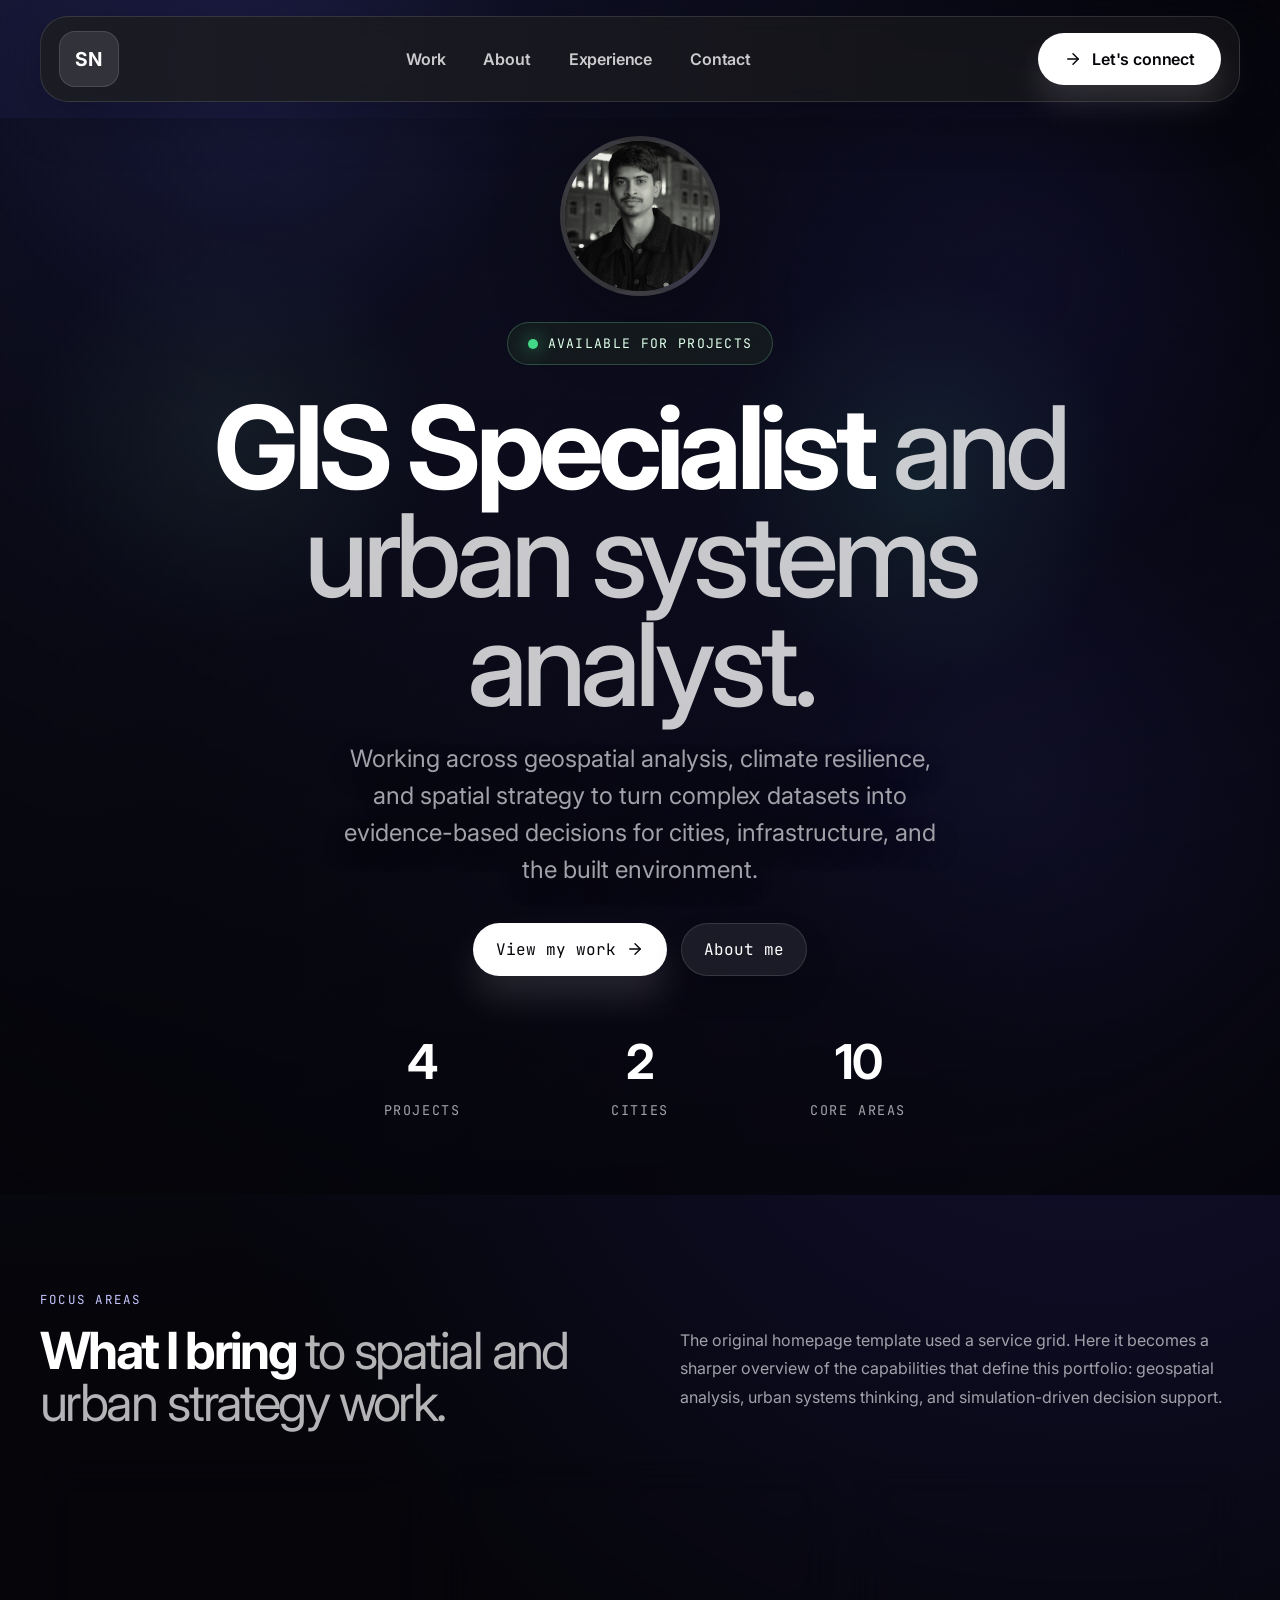
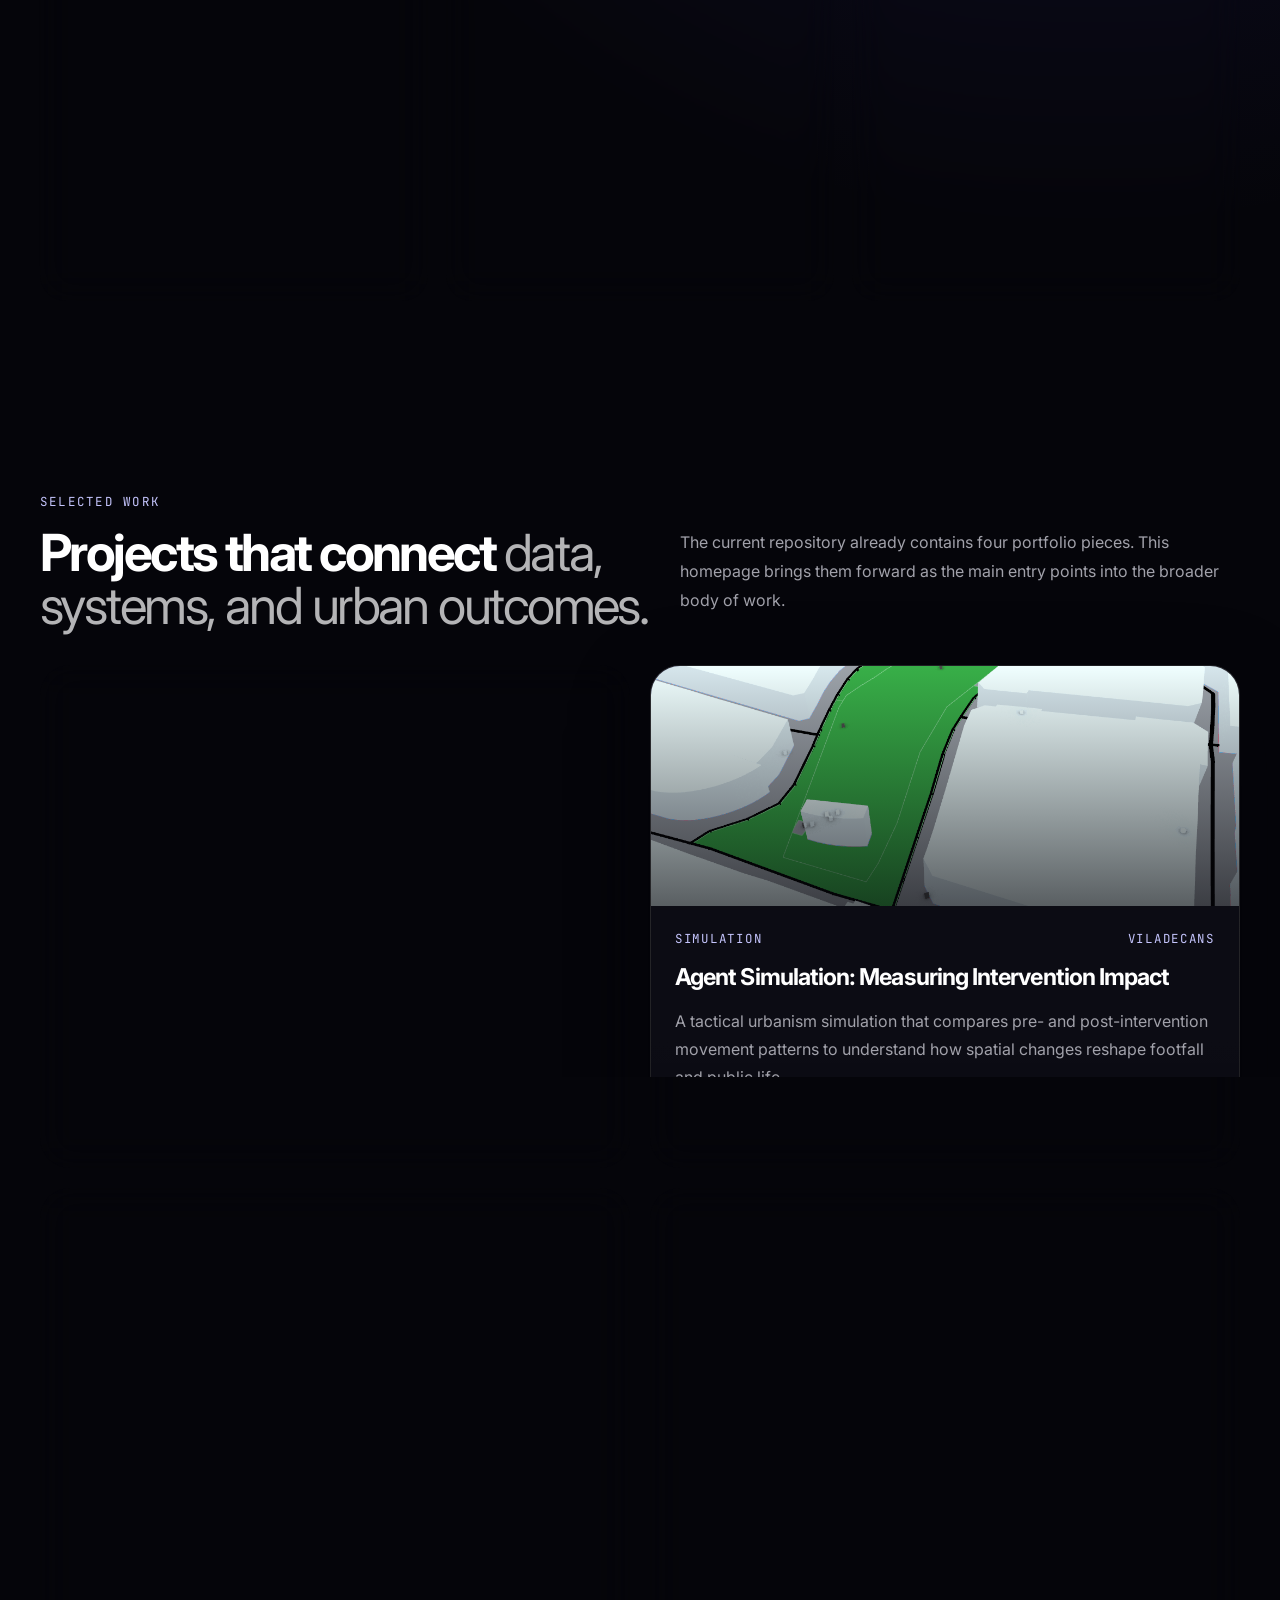
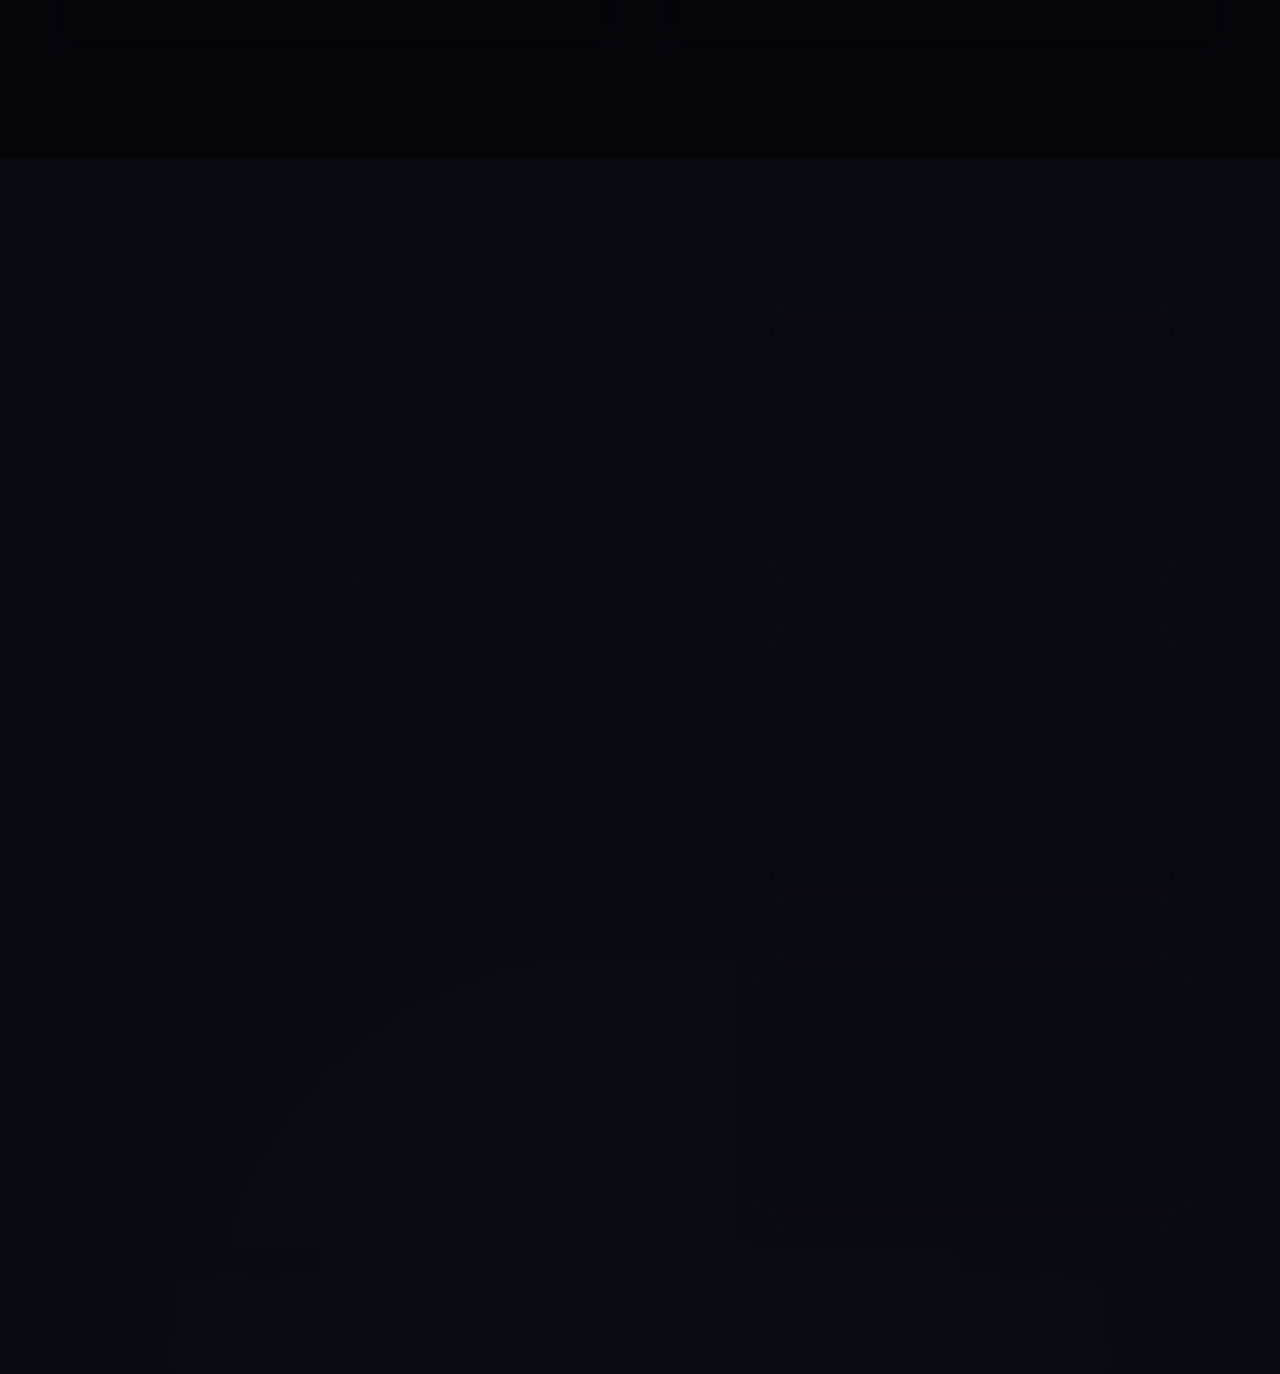
==== index.html @ 76f472f5 "General repo updates: add new pages, assets and clean up old posts - Add about.html, index.html (por" ====
<!doctype html>
<html lang="en">
<head>
  <meta charset="utf-8" />
  <meta name="viewport" content="width=device-width, initial-scale=1" />
  <title>Siddharth Nambiar | GIS Specialist and Urban Systems Analyst</title>
  <meta
    name="description"
    content="Portfolio homepage for Siddharth Nambiar featuring geospatial analysis, urban systems strategy, climate resilience work, and selected projects."
  />
  <link rel="preconnect" href="https://fonts.googleapis.com" />
  <link rel="preconnect" href="https://fonts.gstatic.com" crossorigin />
  <link
    href="https://fonts.googleapis.com/css2?family=Inter:wght@400;500;600;700;800&family=JetBrains+Mono:wght@500;600&family=Playfair+Display:wght@400;500;600&display=swap"
    rel="stylesheet"
  />
  <style>
    :root {
      --bg: #05050a;
      --surface: #18181b;
      --surface-strong: #10101a;
      --surface-soft: rgba(24, 24, 27, 0.72);
      --primary: #6366f1;
      --accent: #4f46e5;
      --text: #ffffff;
      --text-muted: #a1a1aa;
      --border: #27272a;
      --shadow: 0 24px 80px rgba(5, 5, 10, 0.42);
      --max-w: 1200px;
      --radius-xl: 28px;
      --radius-lg: 20px;
      --radius-md: 14px;
      --nav-height: 88px;
      --transition: 320ms cubic-bezier(0.22, 1, 0.36, 1);
    }

    * {
      box-sizing: border-box;
    }

    html {
      scroll-behavior: smooth;
    }

    body {
      margin: 0;
      min-height: 100vh;
      font-family: "Inter", system-ui, sans-serif;
      background:
        radial-gradient(circle at top left, rgba(99, 102, 241, 0.18), transparent 28%),
        radial-gradient(circle at 85% 20%, rgba(79, 70, 229, 0.18), transparent 24%),
        radial-gradient(circle at 50% 100%, rgba(99, 102, 241, 0.12), transparent 26%),
        var(--bg);
      color: var(--text);
      overflow-x: hidden;
    }

    img {
      display: block;
      max-width: 100%;
    }

    a {
      color: inherit;
      text-decoration: none;
    }

    button {
      font: inherit;
    }

    .sr-only {
      position: absolute;
      width: 1px;
      height: 1px;
      padding: 0;
      margin: -1px;
      overflow: hidden;
      clip: rect(0, 0, 0, 0);
      white-space: nowrap;
      border: 0;
    }

    .page-glow {
      pointer-events: none;
      position: fixed;
      inset: 0;
      background:
        radial-gradient(circle at 20% 10%, rgba(99, 102, 241, 0.12), transparent 22%),
        radial-gradient(circle at 80% 32%, rgba(79, 70, 229, 0.1), transparent 24%);
      z-index: -1;
    }

    .container {
      width: min(calc(100% - 32px), var(--max-w));
      margin: 0 auto;
    }

    .site-header {
      position: sticky;
      top: 0;
      z-index: 40;
      padding: 16px 0;
      backdrop-filter: blur(18px);
    }

    .nav-shell {
      display: flex;
      align-items: center;
      justify-content: space-between;
      gap: 28px;
      min-height: 76px;
      padding: 14px 18px;
      border: 1px solid rgba(255, 255, 255, 0.12);
      border-radius: 28px;
      background: linear-gradient(90deg, rgba(28, 28, 34, 0.9), rgba(20, 20, 24, 0.78));
      box-shadow: 0 18px 48px rgba(5, 5, 10, 0.26);
    }

    .brand {
      display: inline-flex;
      align-items: center;
      gap: 0;
      min-width: 0;
    }

    .brand-badge {
      display: inline-flex;
      align-items: center;
      justify-content: center;
      width: 60px;
      height: 56px;
      border-radius: 16px;
      border: 1px solid rgba(255, 255, 255, 0.12);
      background: rgba(255, 255, 255, 0.1);
      font-weight: 700;
      font-size: 1.2rem;
      letter-spacing: 0.02em;
    }

    .brand-copy strong,
    .nav-links a,
    .eyebrow,
    .meta-label,
    .project-tag,
    .pill,
    .mini-card span,
    .footer-meta,
    .button,
    .hero-stat-label {
      font-family: "JetBrains Mono", monospace;
    }

    .brand-copy {
      display: none;
    }

    .brand-copy strong {
      font-size: 0.82rem;
      text-transform: uppercase;
      letter-spacing: 0.12em;
    }

    .brand-copy span {
      color: var(--text-muted);
      font-size: 0.9rem;
    }

    .nav-links {
      display: flex;
      align-items: center;
      gap: 38px;
      margin-left: auto;
      margin-right: auto;
    }

    .nav-links a {
      color: rgba(255, 255, 255, 0.78);
      font-family: "Inter", system-ui, sans-serif;
      font-size: 1rem;
      font-weight: 600;
      letter-spacing: -0.01em;
      transition: color var(--transition), transform var(--transition);
    }

    .nav-links a:hover,
    .nav-links a:focus-visible {
      color: var(--text);
      transform: translateY(-1px);
    }

    .nav-cta {
      display: inline-flex;
      align-items: center;
      gap: 10px;
      padding: 16px 26px;
      border-radius: 999px;
      background: #ffffff;
      color: var(--bg);
      font-size: 1rem;
      font-weight: 600;
      letter-spacing: -0.01em;
      transition: transform var(--transition), box-shadow var(--transition), filter var(--transition), background var(--transition);
      box-shadow: 0 18px 30px rgba(255, 255, 255, 0.12);
    }

    .nav-cta:hover,
    .nav-cta:focus-visible,
    .button:hover,
    .button:focus-visible {
      transform: translateY(-2px);
      filter: brightness(1.05);
    }

    .menu-button {
      display: none;
      align-items: center;
      justify-content: center;
      width: 46px;
      height: 46px;
      border: 1px solid rgba(255, 255, 255, 0.12);
      border-radius: 14px;
      background: rgba(255, 255, 255, 0.04);
      color: var(--text);
    }

    .mobile-menu {
      display: none;
      margin-top: 12px;
      padding: 18px;
      border: 1px solid rgba(255, 255, 255, 0.08);
      border-radius: 20px;
      background: rgba(10, 10, 18, 0.94);
      backdrop-filter: blur(18px);
    }

    .mobile-menu.is-open {
      display: grid;
      gap: 14px;
    }

    .mobile-menu a {
      padding: 12px 14px;
      border-radius: 14px;
      color: var(--text-muted);
      background: rgba(255, 255, 255, 0.03);
      transition: background var(--transition), color var(--transition);
    }

    .mobile-menu a:hover,
    .mobile-menu a:focus-visible {
      color: var(--text);
      background: rgba(255, 255, 255, 0.08);
    }

    .section {
      padding: 96px 0;
    }

    .hero {
      position: relative;
      overflow: hidden;
      isolation: isolate;
      padding-top: 18px;
      padding-bottom: 76px;
    }

    .hero-effects {
      position: absolute;
      inset: 0;
      pointer-events: none;
      z-index: 0;
      overflow: hidden;
    }

    .hero-effects-webgl {
      position: absolute;
      inset: -6% -4% -8%;
      opacity: 0.94;
    }

    .hero-effects-webgl canvas {
      display: block;
      width: 100%;
      height: 100%;
    }

    .hero-effects::before,
    .hero-effects::after {
      content: "";
      position: absolute;
      inset: 0;
    }

    .hero-effects::before {
      background:
        radial-gradient(circle at 18% 30%, rgba(138, 255, 200, 0.08), transparent 16%),
        radial-gradient(circle at 72% 34%, rgba(95, 255, 204, 0.1), transparent 18%),
        radial-gradient(circle at 80% 62%, rgba(99, 102, 241, 0.08), transparent 22%),
        linear-gradient(180deg, rgba(5, 5, 10, 0.12), rgba(5, 5, 10, 0.42));
      z-index: 1;
    }

    .hero-effects::after {
      background:
        radial-gradient(circle at 50% 32%, transparent 0, transparent 44%, rgba(5, 5, 10, 0.22) 80%, rgba(5, 5, 10, 0.68) 100%),
        linear-gradient(180deg, rgba(5, 5, 10, 0.04), rgba(5, 5, 10, 0.16) 30%, rgba(5, 5, 10, 0.4) 100%);
      z-index: 2;
    }

    .hero-grid {
      display: block;
      max-width: 1040px;
      position: relative;
      z-index: 3;
    }

    .eyebrow {
      display: inline-flex;
      align-items: center;
      gap: 10px;
      margin-bottom: 28px;
      padding: 12px 20px;
      border-radius: 999px;
      border: 1px solid rgba(139, 255, 191, 0.22);
      background: rgba(28, 40, 33, 0.5);
      color: #dfffea;
      font-size: 0.82rem;
      text-transform: uppercase;
      letter-spacing: 0.1em;
    }

    .eyebrow::before {
      content: "";
      width: 10px;
      height: 10px;
      border-radius: 50%;
      background: #43d887;
      box-shadow: 0 0 18px rgba(67, 216, 135, 0.9);
    }

    .hero h1,
    .section-title,
    .footer-title,
    .visual-heading {
      margin: 0;
      font-family: "Inter", system-ui, sans-serif;
      letter-spacing: -0.05em;
    }

    .hero h1 {
      max-width: none;
      font-size: clamp(4rem, 9vw, 7.2rem);
      line-height: 0.94;
      text-align: center;
    }

    .hero h1 .muted {
      color: rgba(255, 255, 255, 0.78);
      font-weight: 500;
    }

    .hero-copy {
      position: relative;
      display: flex;
      flex-direction: column;
      align-items: center;
      text-align: center;
      max-width: 920px;
      margin: 0 auto;
    }

    .hero-portrait-wrap {
      margin-bottom: 26px;
    }

    .hero-portrait {
      display: grid;
      place-items: center;
      width: 160px;
      height: 160px;
      margin: 0 auto;
      border-radius: 50%;
      border: 5px solid rgba(255, 255, 255, 0.18);
      background:
        radial-gradient(circle at 35% 35%, rgba(99, 102, 241, 0.4), transparent 34%),
        radial-gradient(circle at 70% 72%, rgba(79, 70, 229, 0.38), transparent 32%),
        linear-gradient(160deg, rgba(20, 20, 26, 0.95), rgba(6, 6, 10, 1));
      box-shadow: 0 28px 70px rgba(5, 5, 10, 0.42);
    }

    .hero-portrait img {
      width: 100%;
      height: 100%;
      border-radius: 50%;
      object-fit: cover;
      object-position: center 18%;
    }

    .hero-copy p,
    .about-copy p,
    .card-copy p,
    .timeline-body,
    .footer-copy {
      color: var(--text-muted);
      font-size: 1.04rem;
      line-height: 1.8;
    }

    .hero-copy .lede {
      max-width: 40ch;
      margin: 22px auto 34px;
      font-family: "Inter", system-ui, sans-serif;
      font-size: clamp(1.2rem, 2vw, 1.5rem);
      line-height: 1.55;
      text-shadow: 0 10px 26px rgba(5, 5, 10, 0.45);
    }

    .button-row {
      display: flex;
      flex-wrap: wrap;
      justify-content: center;
      gap: 14px;
      margin-bottom: 56px;
    }

    .button {
      display: inline-flex;
      align-items: center;
      justify-content: center;
      gap: 10px;
      padding: 15px 22px;
      border-radius: 999px;
      border: 1px solid transparent;
      transition: transform var(--transition), background var(--transition), border-color var(--transition), box-shadow var(--transition);
      box-shadow: 0 16px 30px rgba(5, 5, 10, 0.2);
    }

    .button-primary {
      background: linear-gradient(135deg, var(--primary), var(--accent));
      color: var(--text);
    }

    .button-secondary {
      border-color: rgba(255, 255, 255, 0.12);
      background: rgba(255, 255, 255, 0.06);
      color: var(--text);
      backdrop-filter: blur(18px);
    }

    .hero .button-primary {
      background: #ffffff;
      color: var(--bg);
      box-shadow: 0 22px 36px rgba(255, 255, 255, 0.12);
    }

    .hero .button-secondary {
      border-color: rgba(255, 255, 255, 0.12);
      background: rgba(255, 255, 255, 0.08);
    }

    .hero-stats {
      display: grid;
      grid-template-columns: repeat(3, minmax(0, 1fr));
      gap: 34px;
      width: min(100%, 620px);
    }

    .hero-stat,
    .focus-card,
    .project-card,
    .about-shell,
    .mini-card,
    .timeline-card,
    .footer-shell,
    .contact-card {
      position: relative;
      overflow: hidden;
      border: 1px solid rgba(255, 255, 255, 0.08);
      background: linear-gradient(180deg, rgba(255, 255, 255, 0.08), rgba(255, 255, 255, 0.03));
      backdrop-filter: blur(18px);
      box-shadow: var(--shadow);
    }

    .hero-stat {
      padding: 0;
      border: 0;
      background: transparent;
      box-shadow: none;
      backdrop-filter: none;
      border-radius: 0;
      transition: transform var(--transition);
    }

    .hero-stat:hover,
    .focus-card:hover,
    .project-card:hover,
    .mini-card:hover,
    .timeline-card:hover,
    .contact-card:hover {
      transform: translateY(-6px);
    }

    .hero-stat strong {
      display: block;
      margin-bottom: 10px;
      font-size: clamp(2.3rem, 4vw, 3rem);
      letter-spacing: -0.04em;
    }

    .hero-stat-label {
      color: var(--text-muted);
      font-size: 0.84rem;
      letter-spacing: 0.12em;
      text-transform: uppercase;
    }

    .hero h1,
    .hero .eyebrow,
    .hero .button-row,
    .hero .hero-stats,
    .hero .hero-portrait-wrap {
      position: relative;
      z-index: 3;
    }

    .hero-visual {
      position: relative;
      min-height: 680px;
    }

    .visual-card {
      position: absolute;
      inset: 0;
      display: grid;
      grid-template-rows: auto 1fr auto;
      gap: 22px;
      padding: 28px;
      border-radius: 34px;
      border: 1px solid rgba(255, 255, 255, 0.1);
      background:
        linear-gradient(160deg, rgba(99, 102, 241, 0.16), rgba(255, 255, 255, 0.04) 42%, rgba(5, 5, 10, 0.8) 100%),
        rgba(10, 10, 18, 0.92);
      box-shadow: 0 32px 100px rgba(5, 5, 10, 0.45);
      isolation: isolate;
    }

    .visual-card::before {
      content: "";
      position: absolute;
      inset: 18px;
      border-radius: 26px;
      border: 1px solid rgba(255, 255, 255, 0.08);
      background:
        radial-gradient(circle at 20% 20%, rgba(99, 102, 241, 0.22), transparent 30%),
        linear-gradient(180deg, rgba(255, 255, 255, 0.06), rgba(255, 255, 255, 0.01));
      z-index: -1;
    }

    .visual-meta {
      display: flex;
      align-items: center;
      justify-content: space-between;
      gap: 16px;
      color: var(--text-muted);
      font-size: 0.78rem;
    }

    .availability {
      display: inline-flex;
      align-items: center;
      gap: 10px;
      padding: 9px 14px;
      border-radius: 999px;
      background: rgba(255, 255, 255, 0.06);
      color: #d8d9ff;
    }

    .availability::before {
      content: "";
      width: 10px;
      height: 10px;
      border-radius: 50%;
      background: #8bffbf;
      box-shadow: 0 0 18px rgba(139, 255, 191, 0.8);
    }

    .hero-art {
      position: relative;
      display: grid;
      grid-template-columns: 1fr 140px;
      gap: 16px;
      align-items: stretch;
    }

    .map-panel {
      position: relative;
      min-height: 400px;
      border-radius: 28px;
      overflow: hidden;
      border: 1px solid rgba(255, 255, 255, 0.1);
      background:
        linear-gradient(180deg, rgba(5, 5, 10, 0.15), rgba(5, 5, 10, 0.55)),
        url("posts/assets/Pollution2Pollination/LocationBesos.png") center/cover no-repeat;
      transform: translateZ(0);
    }

    .map-panel::after {
      content: "";
      position: absolute;
      inset: 0;
      background:
        linear-gradient(180deg, rgba(5, 5, 10, 0.02), rgba(5, 5, 10, 0.65)),
        radial-gradient(circle at 30% 22%, rgba(99, 102, 241, 0.3), transparent 28%);
    }

    .map-panel .overlay-card {
      position: absolute;
      left: 22px;
      right: 22px;
      bottom: 22px;
      z-index: 1;
      padding: 18px 20px;
      border-radius: 20px;
      background: rgba(5, 5, 10, 0.58);
      border: 1px solid rgba(255, 255, 255, 0.12);
      backdrop-filter: blur(14px);
    }

    .overlay-card strong {
      display: block;
      margin-bottom: 8px;
      font-size: 1.05rem;
      letter-spacing: -0.03em;
    }

    .overlay-card p {
      margin: 0;
      color: rgba(255, 255, 255, 0.74);
      font-size: 0.94rem;
      line-height: 1.65;
    }

    .portrait-rail {
      display: grid;
      gap: 16px;
    }

    .mini-card {
      padding: 18px;
      border-radius: 20px;
      transition: transform var(--transition), border-color var(--transition), background var(--transition);
    }

    .mini-card strong {
      display: block;
      margin: 10px 0 6px;
      font-size: 1.1rem;
      letter-spacing: -0.04em;
    }

    .mini-card p,
    .mini-card span {
      margin: 0;
      color: var(--text-muted);
      font-size: 0.84rem;
      line-height: 1.6;
    }

    .portrait-sphere {
      position: relative;
      display: grid;
      place-items: center;
      aspect-ratio: 1;
      border-radius: 24px;
      overflow: hidden;
      background:
        radial-gradient(circle at 35% 35%, rgba(255, 255, 255, 0.34), transparent 20%),
        radial-gradient(circle at 60% 40%, rgba(99, 102, 241, 0.48), transparent 36%),
        linear-gradient(160deg, rgba(5, 5, 10, 0.2), rgba(5, 5, 10, 0.8));
      border: 1px solid rgba(255, 255, 255, 0.12);
    }

    .portrait-sphere::before {
      content: "SN";
      display: grid;
      place-items: center;
      width: 82px;
      height: 82px;
      border-radius: 50%;
      background: rgba(5, 5, 10, 0.3);
      border: 1px solid rgba(255, 255, 255, 0.18);
      font-size: 1.5rem;
      font-weight: 700;
      letter-spacing: 0.08em;
      backdrop-filter: blur(14px);
      box-shadow: 0 0 0 12px rgba(255, 255, 255, 0.03);
    }

    .signature {
      width: 100%;
      max-width: 120px;
      opacity: 0.9;
      filter: brightness(1.2);
    }

    .visual-heading {
      font-size: clamp(1.7rem, 2.8vw, 2.4rem);
      line-height: 1.02;
    }

    .visual-heading span {
      display: block;
      color: rgba(255, 255, 255, 0.72);
      font-weight: 500;
    }

    .visual-note {
      margin: 12px 0 0;
      color: rgba(255, 255, 255, 0.72);
      font-family: "Playfair Display", Georgia, serif;
      line-height: 1.7;
    }

    .section-head {
      display: flex;
      align-items: end;
      justify-content: space-between;
      gap: 24px;
      margin-bottom: 34px;
    }

    .section-kicker {
      margin-bottom: 16px;
      color: #c4c4fc;
      font-size: 0.78rem;
      letter-spacing: 0.18em;
      text-transform: uppercase;
      font-family: "JetBrains Mono", monospace;
    }

    .section-title {
      font-size: clamp(2.4rem, 4vw, 4rem);
      line-height: 1.02;
    }

    .section-title span {
      color: rgba(255, 255, 255, 0.7);
      font-weight: 400;
    }

    .section-copy {
      max-width: 56ch;
      color: var(--text-muted);
      line-height: 1.8;
    }

    .focus-grid,
    .timeline-grid {
      display: grid;
      grid-template-columns: repeat(3, minmax(0, 1fr));
      gap: 18px;
    }

    .contact-grid {
      display: grid;
      grid-template-columns: 1fr;
      gap: 18px;
    }

    .focus-card,
    .timeline-card,
    .contact-card {
      padding: 26px;
      border-radius: 26px;
      transition: transform var(--transition), border-color var(--transition), background var(--transition);
    }

    .card-index,
    .project-tag {
      color: #c4c4fc;
      font-size: 0.78rem;
      letter-spacing: 0.14em;
      text-transform: uppercase;
    }

    .focus-card h3,
    .timeline-card h3,
    .contact-card h3 {
      margin: 14px 0 12px;
      font-size: 1.55rem;
      letter-spacing: -0.04em;
    }

    .focus-list {
      margin: 18px 0 0;
      padding: 0;
      list-style: none;
      display: grid;
      gap: 12px;
    }

    .focus-list li {
      display: flex;
      gap: 10px;
      color: var(--text-muted);
      line-height: 1.65;
    }

    .focus-list li::before {
      content: "";
      width: 9px;
      height: 9px;
      margin-top: 8px;
      flex: 0 0 auto;
      border-radius: 50%;
      background: linear-gradient(135deg, var(--primary), #8b5cf6);
      box-shadow: 0 0 18px rgba(99, 102, 241, 0.44);
    }

    .work-grid {
      display: grid;
      grid-template-columns: repeat(2, minmax(0, 1fr));
      gap: 20px;
    }

    .project-card {
      display: grid;
      grid-template-rows: 240px 1fr;
      border-radius: 30px;
      transition: transform var(--transition), border-color var(--transition), background var(--transition);
    }

    .project-card:hover .project-media img,
    .project-card:focus-visible .project-media img {
      transform: scale(1.06);
    }

    .project-media {
      position: relative;
      overflow: hidden;
      background: linear-gradient(135deg, rgba(99, 102, 241, 0.3), rgba(5, 5, 10, 0.85));
    }

    .project-media::after {
      content: "";
      position: absolute;
      inset: 0;
      background: linear-gradient(180deg, rgba(5, 5, 10, 0), rgba(5, 5, 10, 0.64));
    }

    .project-media img {
      width: 100%;
      height: 100%;
      object-fit: cover;
      transition: transform 700ms cubic-bezier(0.22, 1, 0.36, 1);
    }

    .project-media--torrents {
      background:
        radial-gradient(circle at 25% 25%, rgba(255, 255, 255, 0.16), transparent 16%),
        radial-gradient(circle at 60% 40%, rgba(79, 70, 229, 0.56), transparent 30%),
        radial-gradient(circle at 80% 80%, rgba(59, 130, 246, 0.28), transparent 20%),
        linear-gradient(155deg, rgba(15, 23, 42, 0.96), rgba(30, 41, 59, 0.95), rgba(37, 99, 235, 0.75));
    }

    .project-media--torrents::before {
      content: "Rosario 2050";
      position: absolute;
      left: 24px;
      bottom: 24px;
      z-index: 1;
      padding: 10px 14px;
      border-radius: 999px;
      background: rgba(5, 5, 10, 0.48);
      border: 1px solid rgba(255, 255, 255, 0.12);
      color: rgba(255, 255, 255, 0.92);
      font-size: 0.78rem;
      letter-spacing: 0.12em;
      text-transform: uppercase;
      font-family: "JetBrains Mono", monospace;
    }

    .project-body {
      display: grid;
      gap: 16px;
      padding: 24px 24px 26px;
      background: rgba(12, 12, 20, 0.85);
    }

    .project-meta {
      display: flex;
      align-items: center;
      justify-content: space-between;
      gap: 16px;
    }

    .project-body h3 {
      margin: 0;
      font-size: 1.45rem;
      letter-spacing: -0.04em;
    }

    .project-body p {
      margin: 0;
      color: var(--text-muted);
      line-height: 1.75;
    }

    .pill-row {
      display: flex;
      flex-wrap: wrap;
      gap: 10px;
    }

    .pill {
      display: inline-flex;
      align-items: center;
      padding: 8px 12px;
      border: 1px solid rgba(255, 255, 255, 0.08);
      border-radius: 999px;
      background: rgba(255, 255, 255, 0.04);
      color: #d4d4ff;
      font-size: 0.74rem;
      text-transform: uppercase;
      letter-spacing: 0.1em;
    }

    .about-grid {
      display: grid;
      grid-template-columns: minmax(300px, 0.85fr) minmax(0, 1.15fr);
      gap: 22px;
      align-items: start;
    }

    .about-shell {
      border-radius: 34px;
      padding: 26px;
      background:
        linear-gradient(180deg, rgba(99, 102, 241, 0.16), rgba(255, 255, 255, 0.04) 22%, rgba(12, 12, 20, 0.88) 68%),
        rgba(10, 10, 18, 0.9);
    }

    .about-visual {
      display: grid;
      gap: 16px;
    }

    .about-hero-image {
      position: relative;
      overflow: hidden;
      border-radius: 26px;
      min-height: 360px;
      background:
        linear-gradient(180deg, rgba(5, 5, 10, 0.08), rgba(5, 5, 10, 0.66)),
        url("posts/assets/Agent_cover_image.png") center/cover no-repeat;
      border: 1px solid rgba(255, 255, 255, 0.12);
    }

    .about-hero-image::after {
      content: "";
      position: absolute;
      inset: 0;
      background:
        linear-gradient(180deg, rgba(99, 102, 241, 0.12), transparent 40%),
        linear-gradient(180deg, rgba(5, 5, 10, 0.08), rgba(5, 5, 10, 0.72));
    }

    .about-hero-image .image-copy {
      position: absolute;
      left: 20px;
      right: 20px;
      bottom: 20px;
      z-index: 1;
      padding: 18px;
      border-radius: 18px;
      border: 1px solid rgba(255, 255, 255, 0.12);
      background: rgba(5, 5, 10, 0.48);
      backdrop-filter: blur(14px);
    }

    .about-hero-image .image-copy strong {
      display: block;
      margin-bottom: 8px;
      font-size: 1.05rem;
    }

    .about-hero-image .image-copy p {
      margin: 0;
      color: rgba(255, 255, 255, 0.74);
      font-size: 0.94rem;
      line-height: 1.7;
    }

    .about-mini-grid {
      display: grid;
      grid-template-columns: repeat(2, minmax(0, 1fr));
      gap: 16px;
    }

    .about-copy {
      padding: 34px;
      border-radius: 34px;
      background:
        linear-gradient(180deg, rgba(255, 255, 255, 0.08), rgba(255, 255, 255, 0.03)),
        rgba(12, 12, 20, 0.88);
      border: 1px solid rgba(255, 255, 255, 0.08);
      box-shadow: var(--shadow);
    }

    .about-copy p {
      margin: 0 0 20px;
    }

    .about-copy p:last-of-type {
      margin-bottom: 28px;
    }

    .about-copy h3 {
      margin: 0 0 18px;
      font-size: 1.9rem;
      letter-spacing: -0.04em;
    }

    .meta-block {
      display: grid;
      gap: 18px;
      margin-top: 28px;
    }

    .meta-item {
      display: grid;
      gap: 8px;
    }

    .meta-label {
      color: #c4c4fc;
      font-size: 0.76rem;
      letter-spacing: 0.16em;
      text-transform: uppercase;
    }

    .meta-value {
      color: var(--text-muted);
      line-height: 1.75;
    }

    .timeline-body {
      margin: 0;
    }

    .timeline-meta {
      color: #c4c4fc;
      font-size: 0.82rem;
      letter-spacing: 0.08em;
      text-transform: uppercase;
      font-family: "JetBrains Mono", monospace;
    }

    .footer-shell {
      padding: 32px;
      border-radius: 34px;
      background:
        linear-gradient(180deg, rgba(99, 102, 241, 0.16), rgba(255, 255, 255, 0.03) 24%, rgba(10, 10, 18, 0.92) 70%),
        rgba(10, 10, 18, 0.92);
    }

    .footer-grid {
      display: grid;
      grid-template-columns: minmax(0, 1.15fr) minmax(280px, 0.85fr);
      gap: 28px;
      align-items: start;
    }

    .footer-title {
      font-size: clamp(2.4rem, 4vw, 4.1rem);
      line-height: 1.02;
    }

    .footer-copy {
      margin: 18px 0 30px;
      max-width: 58ch;
    }

    .footer-actions {
      display: flex;
      flex-wrap: wrap;
      gap: 14px;
    }

    .footer-meta {
      display: flex;
      flex-wrap: wrap;
      gap: 14px;
      margin-top: 28px;
      color: var(--text-muted);
      font-size: 0.8rem;
      letter-spacing: 0.1em;
      text-transform: uppercase;
    }

    .contact-card {
      height: 100%;
      display: grid;
      gap: 14px;
      align-content: start;
    }

    .contact-card p,
    .contact-card a {
      margin: 0;
      color: var(--text-muted);
      line-height: 1.75;
    }

    .contact-card a:hover,
    .contact-card a:focus-visible {
      color: var(--text);
    }

    .reveal {
      opacity: 0;
      transform: translateY(28px);
      transition: opacity 720ms cubic-bezier(0.22, 1, 0.36, 1), transform 720ms cubic-bezier(0.22, 1, 0.36, 1);
    }

    .reveal.is-visible {
      opacity: 1;
      transform: translateY(0);
    }

    .delay-1 {
      transition-delay: 90ms;
    }

    .delay-2 {
      transition-delay: 180ms;
    }

    .delay-3 {
      transition-delay: 270ms;
    }

    .delay-4 {
      transition-delay: 360ms;
    }

    @media (max-width: 1100px) {
      .hero-grid,
      .about-grid,
      .footer-grid,
      .focus-grid,
      .timeline-grid,
      .contact-grid {
        grid-template-columns: 1fr;
      }

      .hero-visual {
        min-height: 560px;
      }
    }

    @media (max-width: 880px) {
      .nav-links,
      .nav-cta {
        display: none;
      }

      .menu-button {
        display: inline-flex;
      }

      .section {
        padding: 78px 0;
      }

      .hero {
        padding-top: 12px;
      }

      .hero-effects-webgl {
        inset: -10% -18% -12%;
        opacity: 0.88;
      }

      .work-grid,
      .about-mini-grid {
        grid-template-columns: 1fr;
      }

      .section-head {
        flex-direction: column;
        align-items: start;
      }
    }

    @media (max-width: 640px) {
      .container {
        width: min(calc(100% - 24px), var(--max-w));
      }

      .nav-shell,
      .footer-shell,
      .about-shell,
      .about-copy,
      .focus-card,
      .timeline-card,
      .contact-card,
      .hero-stat {
        padding-left: 18px;
        padding-right: 18px;
      }

      .hero h1 {
        font-size: clamp(3.1rem, 13vw, 4.6rem);
      }

      .hero-stats {
        gap: 18px;
      }
    }

    @media (prefers-reduced-motion: reduce) {
      html {
        scroll-behavior: auto;
      }

      *,
      *::before,
      *::after {
        animation: none !important;
        transition-duration: 0.01ms !important;
        transition-delay: 0ms !important;
      }

      .reveal {
        opacity: 1 !important;
        transform: none !important;
      }

      .hero-effects-webgl {
        opacity: 0.42;
      }
    }
  </style>
</head>
<body>
  <div class="page-glow" aria-hidden="true"></div>

  <header class="site-header">
    <div class="container">
      <div class="nav-shell">
        <a class="brand" href="#top">
          <span class="brand-badge">SN</span>
          <span class="brand-copy">
            <strong>Siddharth Nambiar</strong>
            <span>GIS Specialist | Urban Systems Analyst</span>
          </span>
        </a>

        <nav class="nav-links" aria-label="Primary">
          <a href="#work">Work</a>
          <a href="about.html">About</a>
          <a href="about.html#experience">Experience</a>
          <a href="#contact">Contact</a>
        </nav>

        <a class="nav-cta" href="mailto:sidnam97@gmail.com">
          <svg aria-hidden="true" width="18" height="18" viewBox="0 0 24 24" fill="none" stroke="currentColor" stroke-width="1.9" stroke-linecap="round" stroke-linejoin="round">
            <path d="M5 12h14"></path>
            <path d="m12 5 7 7-7 7"></path>
          </svg>
          Let's connect
        </a>

        <button class="menu-button" id="menuButton" type="button" aria-expanded="false" aria-controls="mobileMenu">
          <span class="sr-only">Open menu</span>
          <svg aria-hidden="true" width="22" height="22" viewBox="0 0 24 24" fill="none" stroke="currentColor" stroke-width="1.8" stroke-linecap="round">
            <path d="M4 7h16"></path>
            <path d="M4 12h16"></path>
            <path d="M4 17h16"></path>
          </svg>
        </button>
      </div>

      <div class="mobile-menu" id="mobileMenu">
        <a href="#work">Work</a>
        <a href="about.html">About</a>
        <a href="about.html#experience">Experience</a>
        <a href="#contact">Contact</a>
        <a href="mailto:sidnam97@gmail.com">Let's connect</a>
      </div>
    </div>
  </header>

  <main id="top">
    <section class="hero">
      <div class="hero-effects" aria-hidden="true">
        <div class="hero-effects-webgl" data-hero-webgl></div>
      </div>
      <div class="container hero-grid">
        <div class="hero-copy reveal is-visible">
          <div class="hero-portrait-wrap reveal delay-1">
            <div class="hero-portrait">
              <img src="posts/assets/New_Main_Pfp.jpg" alt="Siddharth Nambiar portrait" />
            </div>
          </div>
          <div class="eyebrow">Available for projects</div>
          <h1>
            GIS Specialist
            <span class="muted">and urban systems analyst.</span>
          </h1>
          <p class="lede">
            Working across geospatial analysis, climate resilience, and spatial strategy to turn complex
            datasets into evidence-based decisions for cities, infrastructure, and the built environment.
          </p>

          <div class="button-row">
            <a class="button button-primary" href="#work">
              View my work
              <svg aria-hidden="true" width="18" height="18" viewBox="0 0 24 24" fill="none" stroke="currentColor" stroke-width="1.8" stroke-linecap="round" stroke-linejoin="round">
                <path d="M5 12h14"></path>
                <path d="m12 5 7 7-7 7"></path>
              </svg>
            </a>
            <a class="button button-secondary" href="about.html">About me</a>
          </div>

          <div class="hero-stats">
            <div class="hero-stat reveal delay-1">
              <strong>4</strong>
              <div class="hero-stat-label">Projects</div>
            </div>
            <div class="hero-stat reveal delay-2">
              <strong>2</strong>
              <div class="hero-stat-label">Cities</div>
            </div>
            <div class="hero-stat reveal delay-3">
              <strong>10</strong>
              <div class="hero-stat-label">Core areas</div>
            </div>
          </div>
        </div>
      </div>
    </section>

    <section class="section" id="focus">
      <div class="container">
        <div class="section-head reveal">
          <div>
            <div class="section-kicker">Focus areas</div>
            <h2 class="section-title">
              What I bring
              <span>to spatial and urban strategy work.</span>
            </h2>
          </div>
          <p class="section-copy">
            The original homepage template used a service grid. Here it becomes a sharper overview of the
            capabilities that define this portfolio: geospatial analysis, urban systems thinking, and
            simulation-driven decision support.
          </p>
        </div>

        <div class="focus-grid">
          <article class="focus-card reveal delay-1">
            <div class="card-index">01 / Geospatial analysis</div>
            <h3>Spatial evidence that holds up.</h3>
            <p class="card-copy">
              GIS, remote sensing, and earth observation workflows that turn territorial complexity into
              legible insights for planning, infrastructure, and environmental strategy.
            </p>
            <ul class="focus-list">
              <li>QGIS / ArcGIS workflows for urban and environmental datasets</li>
              <li>Google Earth Engine and satellite imagery interpretation</li>
              <li>Risk metrics, environmental patterning, and spatial decision framing</li>
            </ul>
          </article>

          <article class="focus-card reveal delay-2">
            <div class="card-index">02 / Urban systems</div>
            <h3>Strategy across the built environment.</h3>
            <p class="card-copy">
              Bringing together architecture, urban systems, mobility strategy, and climate resilience to
              shape decisions that work at multiple scales.
            </p>
            <ul class="focus-list">
              <li>Mobility, emissions, and infrastructure analysis for cities</li>
              <li>Climate resilience and sustainable infrastructure positioning</li>
              <li>Stakeholder translation from technical data to planning action</li>
            </ul>
          </article>

          <article class="focus-card reveal delay-3">
            <div class="card-index">03 / Simulations and systems</div>
            <h3>Scenario thinking for urban futures.</h3>
            <p class="card-copy">
              Building analytical workflows and simulation logic that test interventions, reveal impacts,
              and support more confident spatial decisions.
            </p>
            <ul class="focus-list">
              <li>Agent-based simulations and environmental scenario testing</li>
              <li>Python, SQL, and computational workflows for scalable analysis</li>
              <li>Product thinking for decision-support tools and urban platforms</li>
            </ul>
          </article>
        </div>
      </div>
    </section>

    <section class="section" id="work">
      <div class="container">
        <div class="section-head reveal">
          <div>
            <div class="section-kicker">Selected work</div>
            <h2 class="section-title">
              Projects that connect
              <span>data, systems, and urban outcomes.</span>
            </h2>
          </div>
          <p class="section-copy">
            The current repository already contains four portfolio pieces. This homepage brings them
            forward as the main entry points into the broader body of work.
          </p>
        </div>

        <div class="work-grid">
          <a class="project-card reveal delay-1" href="posts/pollution2pollination/index.html">
            <div class="project-media">
              <img src="posts/assets/Pollution2Pollination/CONTEXT-3.jpg" alt="From Pollution To Pollination cover image" />
            </div>
            <div class="project-body">
              <div class="project-meta">
                <span class="project-tag">Urban ecology</span>
                <span class="project-tag">Barcelona</span>
              </div>
              <h3>From Pollution To Pollination</h3>
              <p>
                Multi-scale GIS analysis linking emissions, wind fields, and morphology to frame
                regenerative green corridors along the Besos basin.
              </p>
              <div class="pill-row">
                <span class="pill">GIS</span>
                <span class="pill">Air quality</span>
                <span class="pill">Climate resilience</span>
              </div>
            </div>
          </a>

          <a class="project-card reveal delay-2" href="posts/agentsim/index.html">
            <div class="project-media">
              <img src="posts/assets/GIF_Rotate.gif" alt="Agent Simulation cover animation" />
            </div>
            <div class="project-body">
              <div class="project-meta">
                <span class="project-tag">Simulation</span>
                <span class="project-tag">Viladecans</span>
              </div>
              <h3>Agent Simulation: Measuring Intervention Impact</h3>
              <p>
                A tactical urbanism simulation that compares pre- and post-intervention movement patterns
                to understand how spatial changes reshape footfall and public life.
              </p>
              <div class="pill-row">
                <span class="pill">Agent based models</span>
                <span class="pill">Urban flows</span>
                <span class="pill">Scenario testing</span>
              </div>
            </div>
          </a>

          <a class="project-card reveal delay-3" href="posts/networkflows/index.html">
            <div class="project-media">
              <img src="posts/networkflows/assets/hero.gif" alt="Network Flows project hero animation" />
            </div>
            <div class="project-body">
              <div class="project-meta">
                <span class="project-tag">Data systems</span>
                <span class="project-tag">Geopolitics</span>
              </div>
              <h3>Tracking Cross-Border Monetary Flows</h3>
              <p>
                A streamlined pipeline for visualizing financial flows and connecting them to
                geo-specific information to study geopolitical insecurity.
              </p>
              <div class="pill-row">
                <span class="pill">Data pipelines</span>
                <span class="pill">Visualization</span>
                <span class="pill">Research</span>
              </div>
            </div>
          </a>

          <a class="project-card reveal delay-4" href="posts/torrent_of_change/torrents-of-change.html">
            <div class="project-media project-media--torrents"></div>
            <div class="project-body">
              <div class="project-meta">
                <span class="project-tag">Flood futures</span>
                <span class="project-tag">Rosario</span>
              </div>
              <h3>Torrents of Change</h3>
              <p>
                Exploring extreme rainfall scenarios, flood detection, and future urban vulnerability in
                Rosario through climate-focused spatial analysis.
              </p>
              <div class="pill-row">
                <span class="pill">Remote sensing</span>
                <span class="pill">Flood risk</span>
                <span class="pill">Urban resilience</span>
              </div>
            </div>
          </a>
        </div>
      </div>
    </section>

    <footer class="section" id="contact">
      <div class="container">
        <div class="footer-shell reveal">
          <div class="footer-grid">
            <div>
              <div class="section-kicker">Contact</div>
              <h2 class="footer-title">Open to projects that need rigorous spatial thinking.</h2>
              <p class="footer-copy">
                If you are working on urban systems, mobility, geospatial products, climate resilience, or
                research-led built environment work, I would be glad to connect.
              </p>

              <div class="footer-actions">
                <a class="button button-primary" href="mailto:sidnam97@gmail.com">sidnam97@gmail.com</a>
                <a class="button button-secondary" href="https://blog.iaac.net" target="_blank" rel="noreferrer">IAAC blog</a>
              </div>

              <div class="footer-meta">
                <span>Barcelona / Chennai</span>
                <span>GIS + urban systems</span>
                <span>Climate resilience</span>
              </div>
            </div>

            <div class="contact-grid">
              <article class="contact-card">
                <div class="card-index">Navigation</div>
                <h3>Quick links</h3>
                <p><a href="#focus">Focus areas</a></p>
                <p><a href="#work">Selected work</a></p>
                <p><a href="about.html">About</a></p>
                <p><a href="about.html#experience">Experience</a></p>
              </article>

              <article class="contact-card">
                <div class="card-index">Selected tools</div>
                <h3>Technical stack</h3>
                <p>Python</p>
                <p>QGIS / ArcGIS</p>
                <p>Google Earth Engine</p>
                <p>SQL / PostGIS</p>
              </article>

              <article class="contact-card">
                <div class="card-index">Practice lens</div>
                <h3>Core themes</h3>
                <p>Urban strategy</p>
                <p>Mobility analytics</p>
                <p>Climate and resilience analytics</p>
                <p>Evidence-based decision support</p>
              </article>
            </div>
          </div>
        </div>
      </div>
    </footer>
  </main>

  <script type="module">
    import * as THREE from "https://unpkg.com/three@0.165.0/build/three.module.js";

    const heroElement = document.querySelector(".hero");
    const heroWebglMount = document.querySelector("[data-hero-webgl]");
    const reducedMotionQuery = window.matchMedia("(prefers-reduced-motion: reduce)");

    if (heroElement && heroWebglMount && !reducedMotionQuery.matches && window.WebGLRenderingContext) {
      let renderer;
      let scene;
      let camera;
      let points;
      let geometry;
      let material;
      let frameId = 0;
      let isVisible = true;
      let disposed = false;

      const clock = new THREE.Clock();
      const pointer = new THREE.Vector2();
      const pointerTarget = new THREE.Vector2();
      const viewport = new THREE.Vector2(1, 1);
      const basePointer = new THREE.Vector2();

      const vertexShader = `
        uniform float uTime;
        uniform vec2 uPointer;
        uniform vec2 uViewport;
        uniform float uMotion;

        attribute float aSeed;

        varying float vAlpha;
        varying float vGlow;
        varying float vTint;

        void main() {
          vec3 pos = position;
          float radial = length(pos.xy / (uViewport * 0.5));
          float wave =
            sin((pos.x * 0.035) + (uTime * 0.34) + aSeed * 6.28318) * 0.55 +
            cos((pos.y * 0.03) - (uTime * 0.2) + aSeed * 3.14159) * 0.45;

          pos.y += wave * 7.0 * (1.0 - smoothstep(0.22, 1.2, radial)) * uMotion;
          pos.x += sin(uTime * 0.16 + aSeed * 10.0) * 4.0 * uMotion;

          vec2 pointerDelta = pos.xy - uPointer;
          vec2 pointerScale = vec2(uViewport.x * 0.18, uViewport.y * 0.24);
          vec2 pointerNorm = pointerDelta / pointerScale;
          float pointerField = exp(-dot(pointerNorm, pointerNorm));

          pos.xy += normalize(pointerDelta + 0.0001) * pointerField * 18.0 * uMotion;

          vGlow = pointerField;
          vTint = smoothstep(0.98, 0.18, radial);
          vAlpha = mix(0.08, 0.26, vTint) + pointerField * 0.16;

          float sparkle = 0.72 + 0.28 * sin(uTime * 0.72 + aSeed * 14.0);
          gl_PointSize = mix(3.0, 8.8, vTint) * sparkle;

          vec4 mvPosition = modelViewMatrix * vec4(pos, 1.0);
          gl_Position = projectionMatrix * mvPosition;
        }
      `;

      const fragmentShader = `
        varying float vAlpha;
        varying float vGlow;
        varying float vTint;

        void main() {
          vec2 centered = abs(gl_PointCoord - 0.5);
          float edge = max(centered.x, centered.y);
          float square = 1.0 - smoothstep(0.32, 0.5, edge);
          float inner = 1.0 - smoothstep(0.06, 0.24, edge);

          vec3 base = mix(vec3(0.26, 0.27, 0.34), vec3(0.62, 0.65, 0.78), vTint * 0.68);
          vec3 accent = vec3(0.18, 0.86, 0.72);
          vec3 color = mix(base, accent, vGlow * 0.78);
          color += accent * inner * vGlow * 0.22;

          float alpha = square * vAlpha;
          if (alpha < 0.01) discard;

          gl_FragColor = vec4(color, alpha);
        }
      `;

      function buildGrid(width, height) {
        const columns = Math.max(36, Math.min(72, Math.floor(width / 20)));
        const rows = Math.max(20, Math.min(40, Math.floor(height / 20)));
        const count = columns * rows;

        const positions = new Float32Array(count * 3);
        const seeds = new Float32Array(count);

        const stepX = width / Math.max(columns - 1, 1);
        const stepY = height / Math.max(rows - 1, 1);

        let ptr = 0;
        for (let y = 0; y < rows; y += 1) {
          for (let x = 0; x < columns; x += 1) {
            positions[ptr * 3] = x * stepX - width / 2;
            positions[ptr * 3 + 1] = y * stepY - height / 2;
            positions[ptr * 3 + 2] = 0;
            seeds[ptr] = Math.random();
            ptr += 1;
          }
        }

        if (geometry) {
          geometry.dispose();
        }

        geometry = new THREE.BufferGeometry();
        geometry.setAttribute("position", new THREE.BufferAttribute(positions, 3));
        geometry.setAttribute("aSeed", new THREE.BufferAttribute(seeds, 1));

        if (points) {
          scene.remove(points);
        }

        points = new THREE.Points(geometry, material);
        scene.add(points);
      }

      function setHeroSize() {
        const bounds = heroElement.getBoundingClientRect();
        const width = Math.max(1, Math.floor(bounds.width));
        const height = Math.max(1, Math.floor(bounds.height));

        viewport.set(width, height);

        renderer.setSize(width, height, false);
        renderer.setPixelRatio(Math.min(window.devicePixelRatio || 1, 1.5));

        camera.left = -width / 2;
        camera.right = width / 2;
        camera.top = height / 2;
        camera.bottom = -height / 2;
        camera.near = -100;
        camera.far = 100;
        camera.position.z = 10;
        camera.updateProjectionMatrix();

        material.uniforms.uViewport.value.set(width, height);
        buildGrid(width * 1.08, height * 1.08);

        basePointer.set(-width * 0.16, height * 0.02);
        pointer.copy(basePointer);
        pointerTarget.copy(basePointer);
      }

      function renderFrame() {
        if (disposed || !isVisible) {
          frameId = 0;
          return;
        }

        frameId = window.requestAnimationFrame(renderFrame);

        const elapsed = clock.getElapsedTime();
        pointer.lerp(pointerTarget, 0.045);

        material.uniforms.uTime.value = elapsed;
        material.uniforms.uPointer.value.copy(pointer);
        renderer.render(scene, camera);
      }

      function startRendering() {
        if (!frameId && !disposed) {
          clock.start();
          renderFrame();
        }
      }

      function stopRendering() {
        if (frameId) {
          window.cancelAnimationFrame(frameId);
          frameId = 0;
        }
      }

      renderer = new THREE.WebGLRenderer({
        alpha: true,
        antialias: false,
        powerPreference: "high-performance",
      });
      renderer.setClearColor(0x000000, 0);
      heroWebglMount.appendChild(renderer.domElement);

      scene = new THREE.Scene();
      camera = new THREE.OrthographicCamera();
      material = new THREE.ShaderMaterial({
        vertexShader,
        fragmentShader,
        transparent: true,
        depthWrite: false,
        uniforms: {
          uTime: { value: 0 },
          uPointer: { value: pointer.clone() },
          uViewport: { value: viewport.clone() },
          uMotion: { value: 1 },
        },
      });

      setHeroSize();

      const heroObserver = new IntersectionObserver(
        (entries) => {
          entries.forEach((entry) => {
            isVisible = entry.isIntersecting;
            if (isVisible) {
              startRendering();
            } else {
              stopRendering();
            }
          });
        },
        { threshold: 0.08 }
      );
      heroObserver.observe(heroElement);

      function handlePointerMove(event) {
        const bounds = heroElement.getBoundingClientRect();
        const localX = event.clientX - bounds.left;
        const localY = event.clientY - bounds.top;
        pointerTarget.set(localX - bounds.width / 2, bounds.height / 2 - localY);
      }

      function handlePointerLeave() {
        pointerTarget.copy(basePointer);
      }

      function handleVisibility() {
        if (document.hidden) {
          stopRendering();
        } else if (isVisible) {
          startRendering();
        }
      }

      function handleResize() {
        setHeroSize();
      }

      heroElement.addEventListener("pointermove", handlePointerMove, { passive: true });
      heroElement.addEventListener("pointerleave", handlePointerLeave, { passive: true });
      window.addEventListener("resize", handleResize);
      document.addEventListener("visibilitychange", handleVisibility);

      startRendering();

      window.addEventListener("beforeunload", () => {
        disposed = true;
        stopRendering();
        heroObserver.disconnect();
        heroElement.removeEventListener("pointermove", handlePointerMove);
        heroElement.removeEventListener("pointerleave", handlePointerLeave);
        window.removeEventListener("resize", handleResize);
        document.removeEventListener("visibilitychange", handleVisibility);
        if (geometry) geometry.dispose();
        if (material) material.dispose();
        if (renderer) renderer.dispose();
      });
    }
  </script>

  <script>
    const menuButton = document.getElementById("menuButton");
    const mobileMenu = document.getElementById("mobileMenu");

    if (menuButton && mobileMenu) {
      menuButton.addEventListener("click", () => {
        const isOpen = mobileMenu.classList.toggle("is-open");
        menuButton.setAttribute("aria-expanded", String(isOpen));
      });

      mobileMenu.querySelectorAll("a").forEach((link) => {
        link.addEventListener("click", () => {
          mobileMenu.classList.remove("is-open");
          menuButton.setAttribute("aria-expanded", "false");
        });
      });
    }

    if (!window.matchMedia("(prefers-reduced-motion: reduce)").matches) {
      const observer = new IntersectionObserver(
        (entries) => {
          entries.forEach((entry) => {
            if (entry.isIntersecting) {
              entry.target.classList.add("is-visible");
              observer.unobserve(entry.target);
            }
          });
        },
        {
          threshold: 0.16,
          rootMargin: "0px 0px -40px 0px"
        }
      );

      document.querySelectorAll(".reveal").forEach((element) => {
        if (!element.classList.contains("is-visible")) {
          observer.observe(element);
        }
      });
    }
  </script>
</body>
</html>
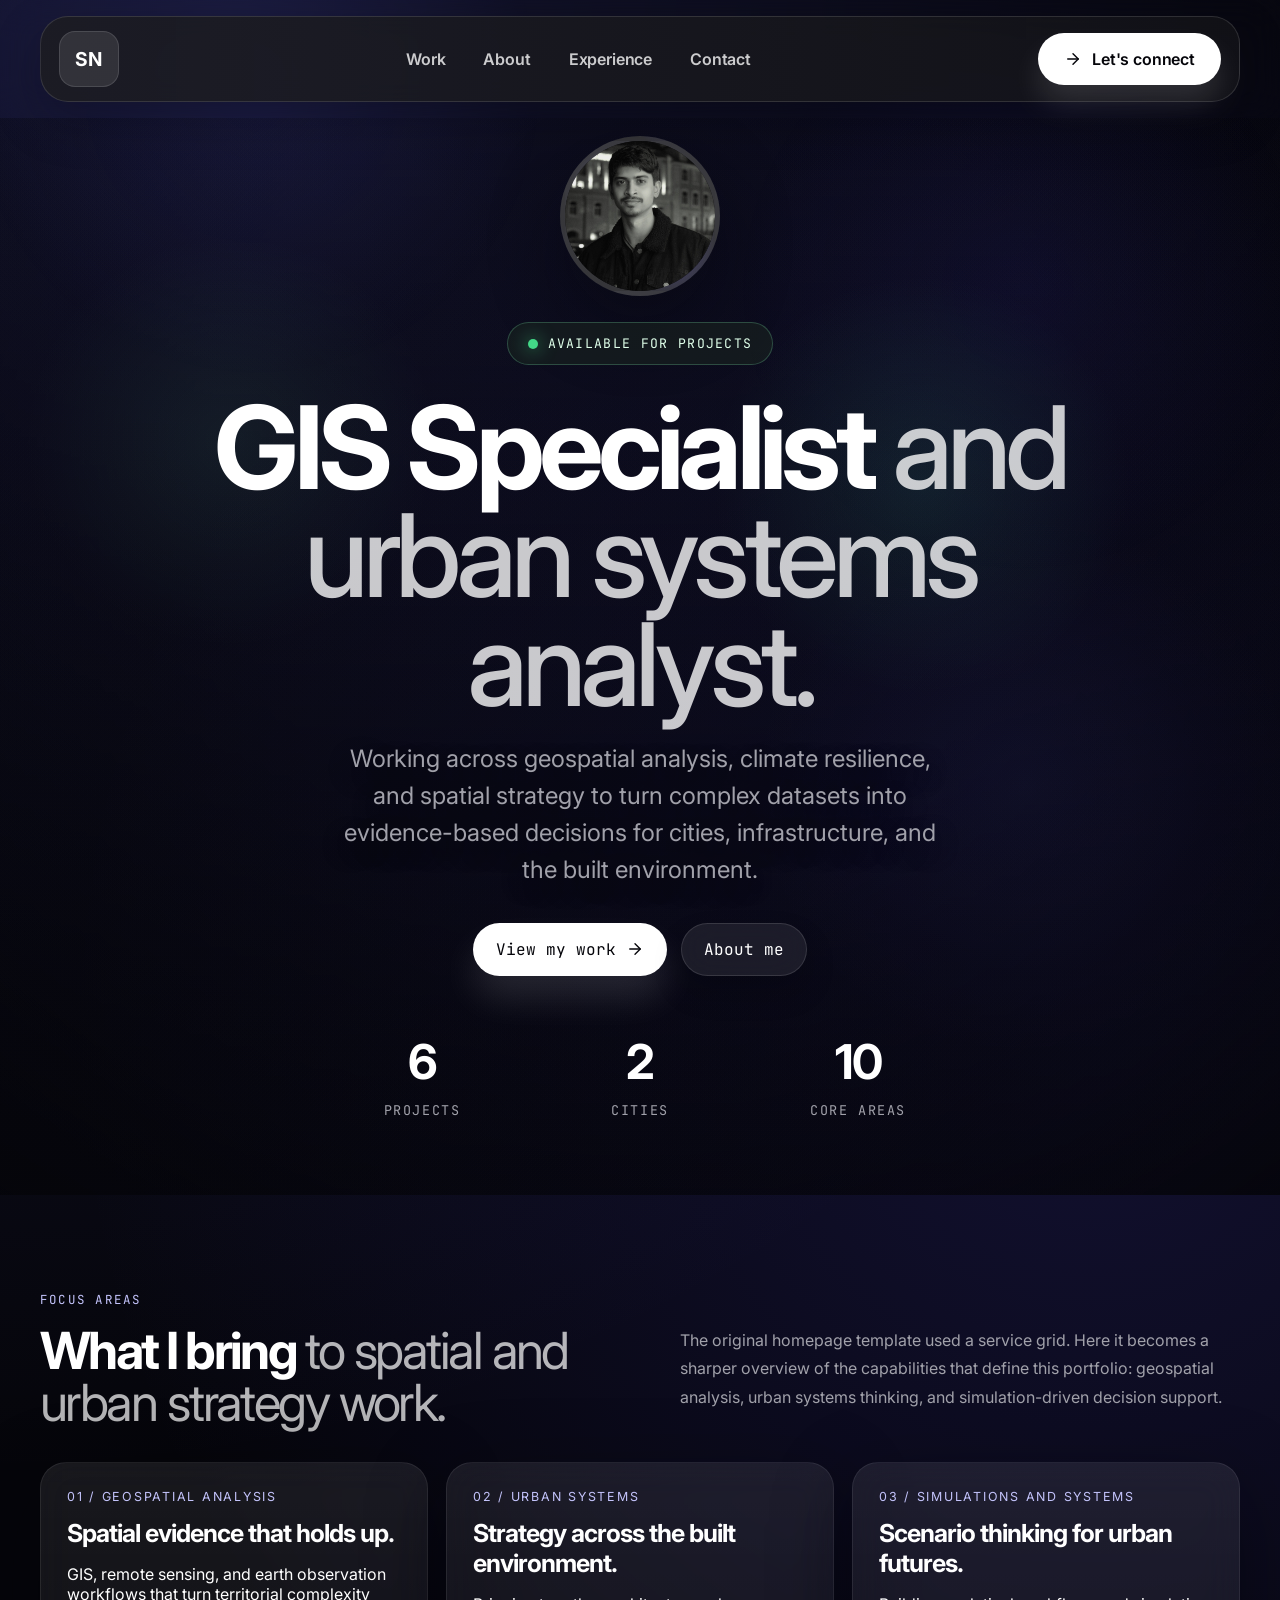
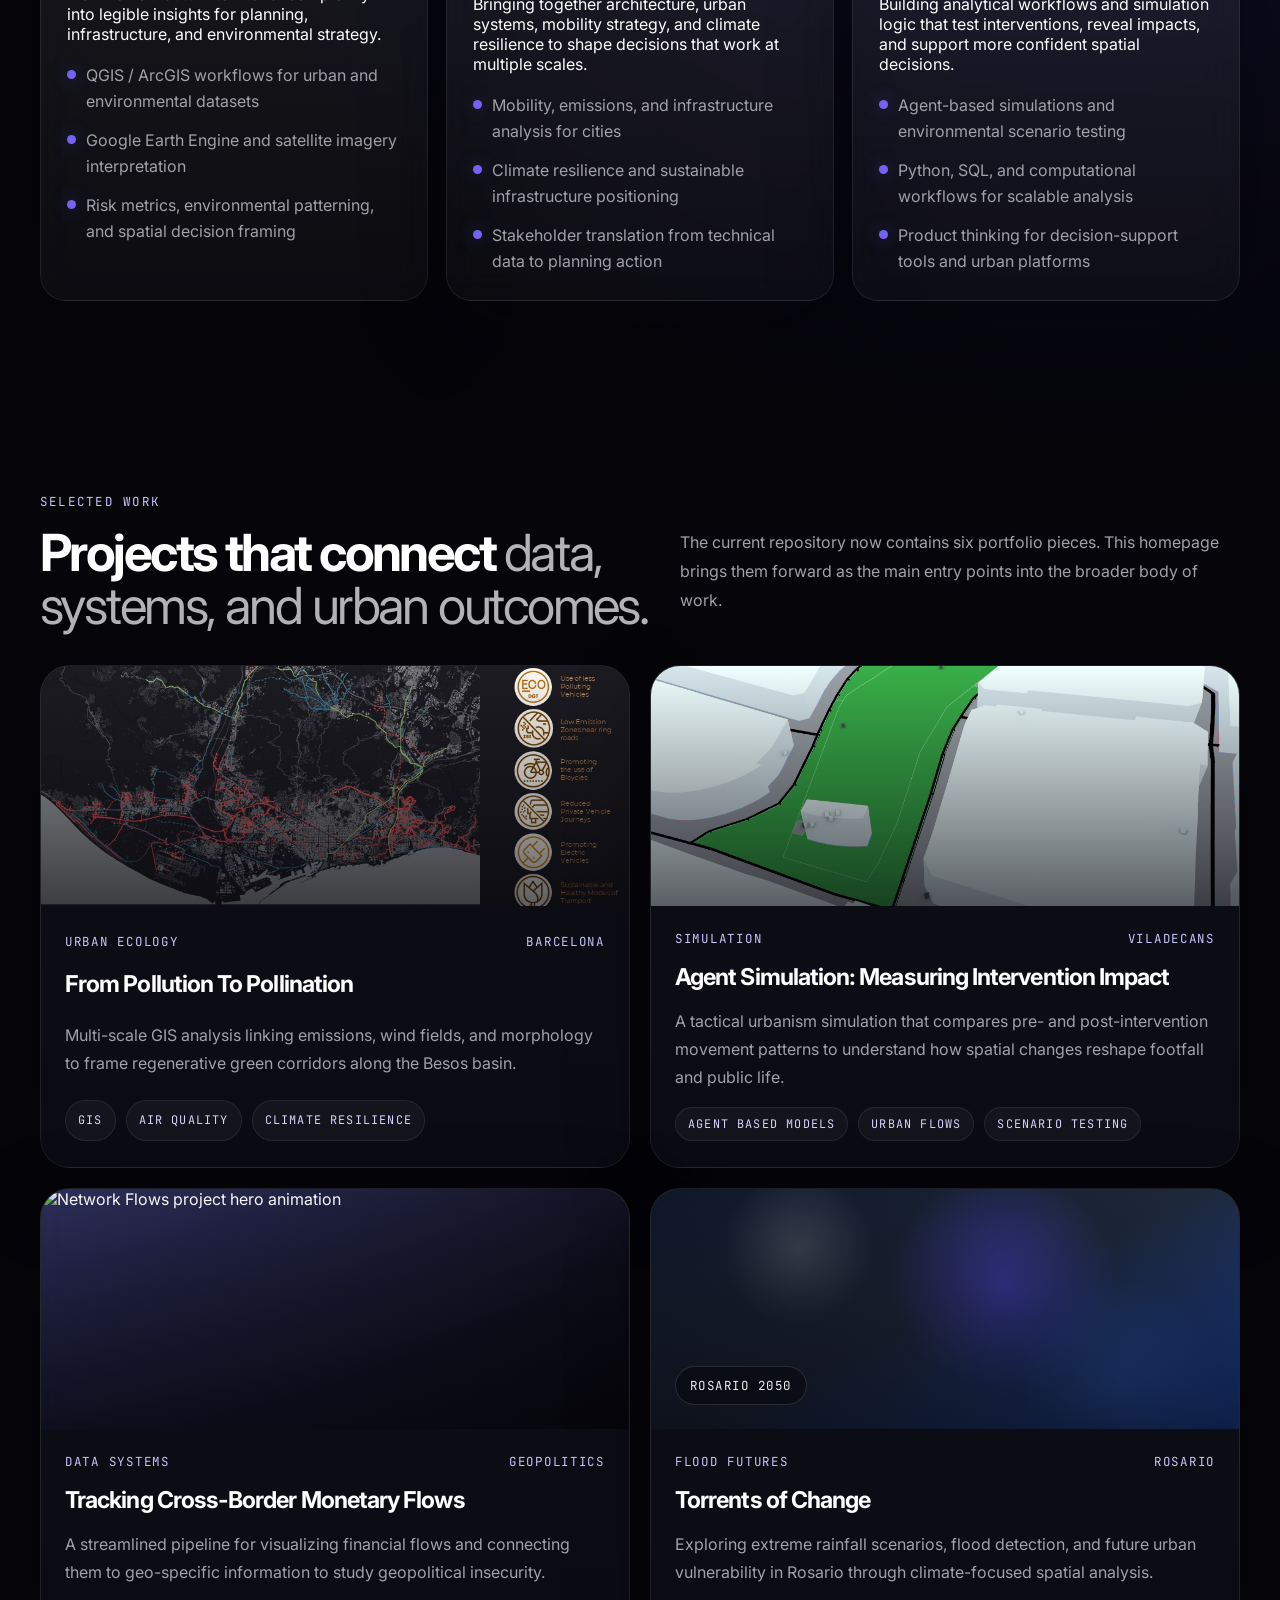
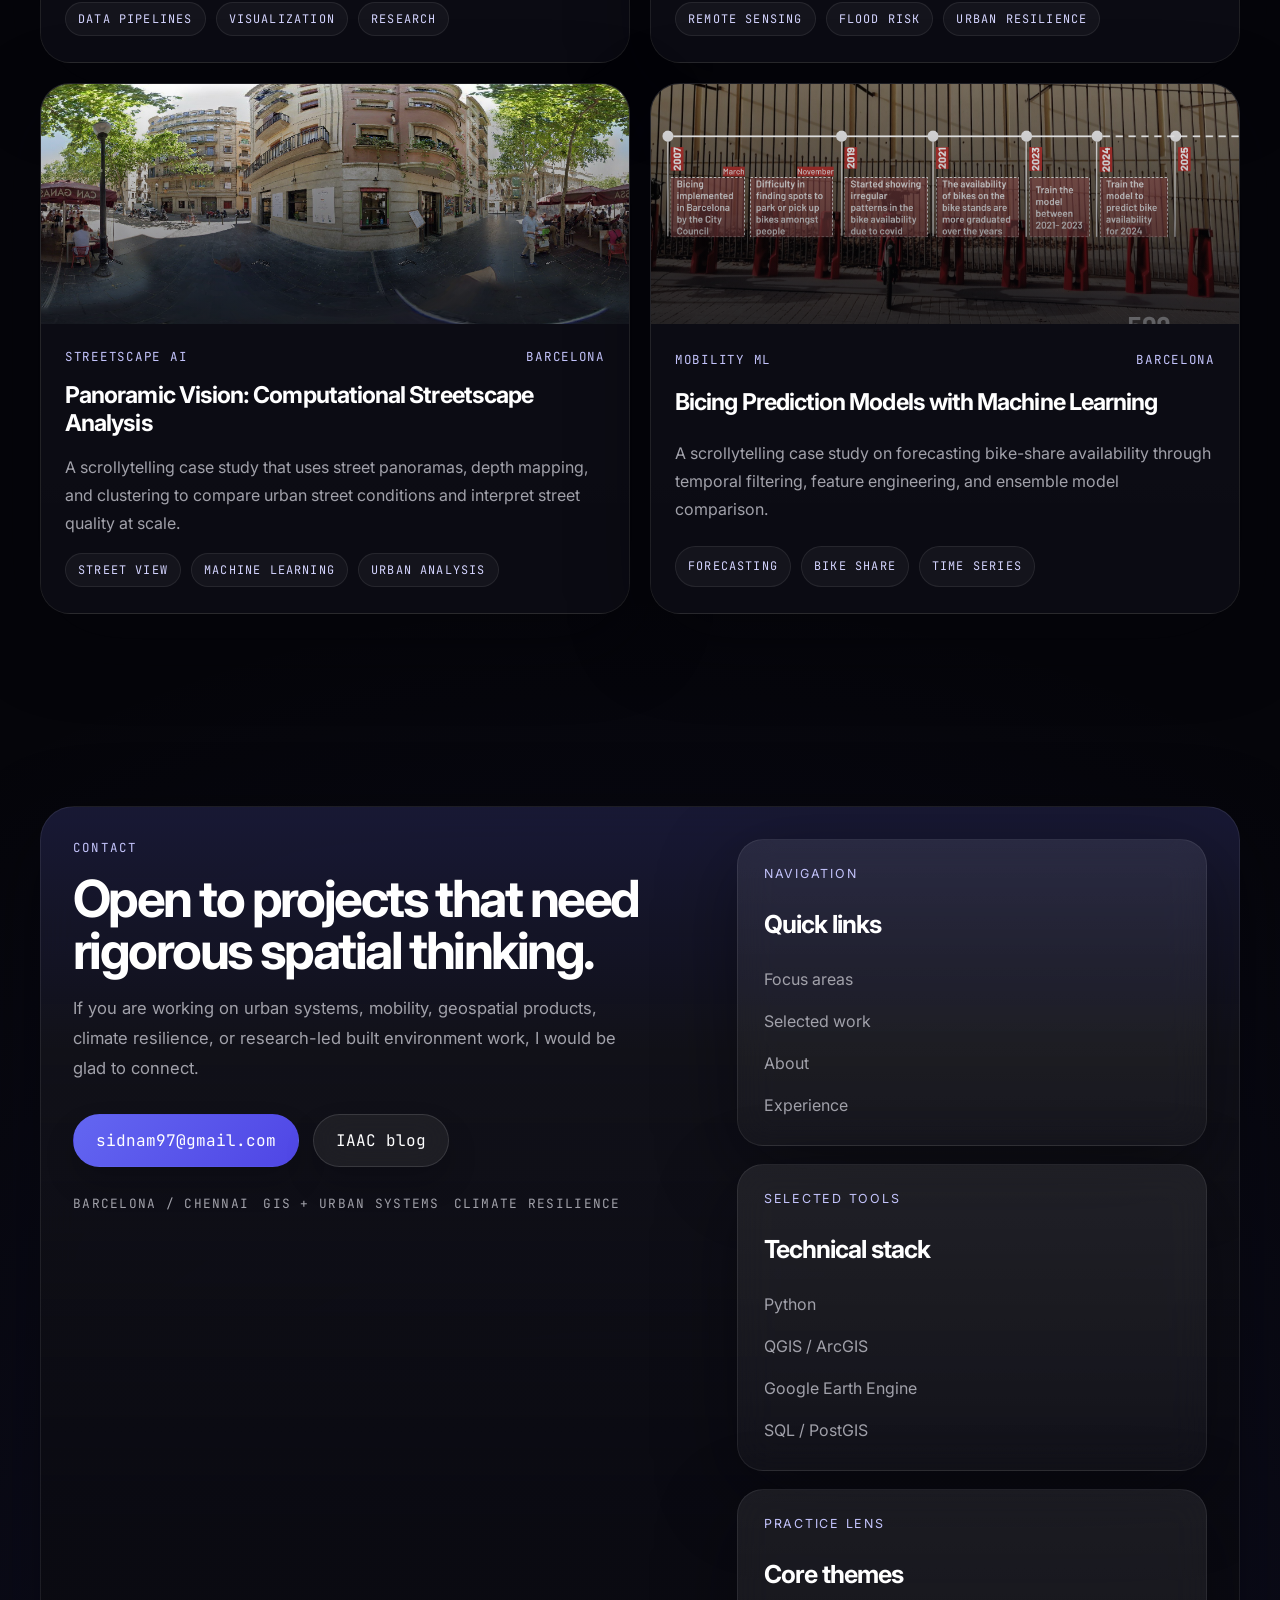
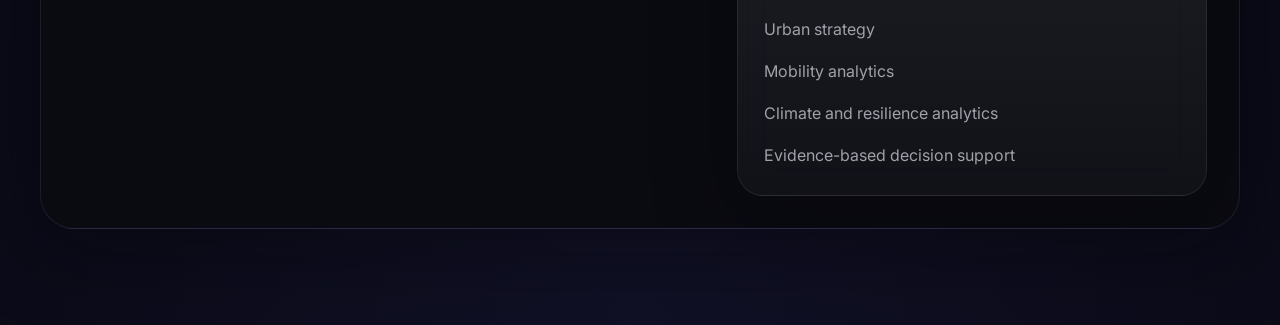
==== commit 47b2637a: "Add Bicing story and homepage hover interactions Co-authored-by: Copilot <223556219+Copilot@users.no" ====
--- a/index.html
+++ b/index.html
@@ -776,6 +776,77 @@
       transition: transform var(--transition), border-color var(--transition), background var(--transition);
     }
 
+    .focus-card {
+      isolation: isolate;
+    }
+
+    .focus-card-media {
+      position: absolute;
+      inset: 0;
+      z-index: 0;
+      opacity: 0;
+      transition: opacity 560ms cubic-bezier(0.22, 1, 0.36, 1);
+      pointer-events: none;
+    }
+
+    .focus-card-media::after {
+      content: "";
+      position: absolute;
+      inset: 0;
+      background:
+        linear-gradient(180deg, rgba(5, 5, 10, 0.22) 0%, rgba(5, 5, 10, 0.7) 58%, rgba(5, 5, 10, 0.92) 100%),
+        linear-gradient(135deg, rgba(99, 102, 241, 0.18), rgba(5, 5, 10, 0.14));
+    }
+
+    .focus-card-media img {
+      width: 100%;
+      height: 100%;
+      object-fit: cover;
+      object-position: center;
+      transform: scale(1.06);
+      transition: transform 560ms cubic-bezier(0.22, 1, 0.36, 1);
+    }
+
+    .focus-card-media--geospatial img {
+      object-position: center 42%;
+    }
+
+    .focus-card-media--systems img {
+      object-position: center;
+    }
+
+    .focus-card-media--simulation img {
+      object-position: center 34%;
+    }
+
+    .focus-card-content {
+      position: relative;
+      z-index: 1;
+    }
+
+    .focus-card:hover,
+    .focus-card:focus-within {
+      border-color: rgba(255, 255, 255, 0.14);
+      background: linear-gradient(180deg, rgba(255, 255, 255, 0.09), rgba(255, 255, 255, 0.03));
+    }
+
+    .focus-card:hover .focus-card-media,
+    .focus-card:focus-within .focus-card-media {
+      opacity: 1;
+    }
+
+    .focus-card:hover .focus-card-media img,
+    .focus-card:focus-within .focus-card-media img {
+      transform: scale(1);
+    }
+
+    .focus-card:hover .card-copy,
+    .focus-card:hover .focus-list li,
+    .focus-card:focus-within .card-copy,
+    .focus-card:focus-within .focus-list li {
+      color: rgba(255, 255, 255, 0.82);
+    }
+
     .card-index,
     .project-tag {
       color: #c4c4fc;
@@ -1145,6 +1216,14 @@
       transition-delay: 360ms;
     }
 
+    .delay-5 {
+      transition-delay: 450ms;
+    }
+
+    .delay-6 {
+      transition-delay: 540ms;
+    }
+
     @media (max-width: 1100px) {
       .hero-grid,
       .about-grid,
@@ -1328,7 +1407,7 @@
 
           <div class="hero-stats">
             <div class="hero-stat reveal delay-1">
-              <strong>4</strong>
+              <strong>6</strong>
               <div class="hero-stat-label">Projects</div>
             </div>
             <div class="hero-stat reveal delay-2">
@@ -1363,45 +1442,78 @@
 
         <div class="focus-grid">
           <article class="focus-card reveal delay-1">
-            <div class="card-index">01 / Geospatial analysis</div>
-            <h3>Spatial evidence that holds up.</h3>
-            <p class="card-copy">
-              GIS, remote sensing, and earth observation workflows that turn territorial complexity into
-              legible insights for planning, infrastructure, and environmental strategy.
-            </p>
-            <ul class="focus-list">
-              <li>QGIS / ArcGIS workflows for urban and environmental datasets</li>
-              <li>Google Earth Engine and satellite imagery interpretation</li>
-              <li>Risk metrics, environmental patterning, and spatial decision framing</li>
-            </ul>
+            <div class="focus-card-media focus-card-media--geospatial" aria-hidden="true">
+              <img
+                src="posts/torrent_of_change/assets/Extra_Assets/1_RelativeELevationModel_Rosario_0002.png"
+                alt=""
+                width="3507"
+                height="2480"
+                loading="lazy"
+              />
+            </div>
+            <div class="focus-card-content">
+              <div class="card-index">01 / Geospatial analysis</div>
+              <h3>Spatial evidence that holds up.</h3>
+              <p class="card-copy">
+                GIS, remote sensing, and earth observation workflows that turn territorial complexity into
+                legible insights for planning, infrastructure, and environmental strategy.
+              </p>
+              <ul class="focus-list">
+                <li>QGIS / ArcGIS workflows for urban and environmental datasets</li>
+                <li>Google Earth Engine and satellite imagery interpretation</li>
+                <li>Risk metrics, environmental patterning, and spatial decision framing</li>
+              </ul>
+            </div>
           </article>
 
           <article class="focus-card reveal delay-2">
-            <div class="card-index">02 / Urban systems</div>
-            <h3>Strategy across the built environment.</h3>
-            <p class="card-copy">
-              Bringing together architecture, urban systems, mobility strategy, and climate resilience to
-              shape decisions that work at multiple scales.
-            </p>
-            <ul class="focus-list">
-              <li>Mobility, emissions, and infrastructure analysis for cities</li>
-              <li>Climate resilience and sustainable infrastructure positioning</li>
-              <li>Stakeholder translation from technical data to planning action</li>
-            </ul>
+            <div class="focus-card-media focus-card-media--systems" aria-hidden="true">
+              <img
+                src="posts/assets/Pollution2Pollination/ezgif.com-optimize-7.gif"
+                alt=""
+                width="2028"
+                height="1080"
+                loading="lazy"
+              />
+            </div>
+            <div class="focus-card-content">
+              <div class="card-index">02 / Urban systems</div>
+              <h3>Strategy across the built environment.</h3>
+              <p class="card-copy">
+                Bringing together architecture, urban systems, mobility strategy, and climate resilience to
+                shape decisions that work at multiple scales.
+              </p>
+              <ul class="focus-list">
+                <li>Mobility, emissions, and infrastructure analysis for cities</li>
+                <li>Climate resilience and sustainable infrastructure positioning</li>
+                <li>Stakeholder translation from technical data to planning action</li>
+              </ul>
+            </div>
           </article>
 
           <article class="focus-card reveal delay-3">
-            <div class="card-index">03 / Simulations and systems</div>
-            <h3>Scenario thinking for urban futures.</h3>
-            <p class="card-copy">
-              Building analytical workflows and simulation logic that test interventions, reveal impacts,
-              and support more confident spatial decisions.
-            </p>
-            <ul class="focus-list">
-              <li>Agent-based simulations and environmental scenario testing</li>
-              <li>Python, SQL, and computational workflows for scalable analysis</li>
-              <li>Product thinking for decision-support tools and urban platforms</li>
-            </ul>
+            <div class="focus-card-media focus-card-media--simulation" aria-hidden="true">
+              <img
+                src="Inspiration/HomePage_Pics/Sentient%20Grid_layers.jpg"
+                alt=""
+                width="1280"
+                height="720"
+                loading="lazy"
+              />
+            </div>
+            <div class="focus-card-content">
+              <div class="card-index">03 / Simulations and systems</div>
+              <h3>Scenario thinking for urban futures.</h3>
+              <p class="card-copy">
+                Building analytical workflows and simulation logic that test interventions, reveal impacts,
+                and support more confident spatial decisions.
+              </p>
+              <ul class="focus-list">
+                <li>Agent-based simulations and environmental scenario testing</li>
+                <li>Python, SQL, and computational workflows for scalable analysis</li>
+                <li>Product thinking for decision-support tools and urban platforms</li>
+              </ul>
+            </div>
           </article>
         </div>
       </div>
@@ -1418,7 +1530,7 @@
             </h2>
           </div>
           <p class="section-copy">
-            The current repository already contains four portfolio pieces. This homepage brings them
+            The current repository now contains six portfolio pieces. This homepage brings them
             forward as the main entry points into the broader body of work.
           </p>
         </div>
@@ -1509,6 +1621,50 @@
               </div>
             </div>
           </a>
+
+          <a class="project-card reveal delay-5" href="posts/PanoramicVision/index.html">
+            <div class="project-media">
+              <img src="posts/PanoramicVision/assets/pano_T00305O.png" alt="Panoramic Vision streetscape image" width="1024" height="512" loading="lazy" />
+            </div>
+            <div class="project-body">
+              <div class="project-meta">
+                <span class="project-tag">Streetscape AI</span>
+                <span class="project-tag">Barcelona</span>
+              </div>
+              <h3>Panoramic Vision: Computational Streetscape Analysis</h3>
+              <p>
+                A scrollytelling case study that uses street panoramas, depth mapping, and clustering
+                to compare urban street conditions and interpret street quality at scale.
+              </p>
+              <div class="pill-row">
+                <span class="pill">Street view</span>
+                <span class="pill">Machine learning</span>
+                <span class="pill">Urban analysis</span>
+              </div>
+            </div>
+          </a>
+
+          <a class="project-card reveal delay-6" href="posts/bicing_ML/index.html">
+            <div class="project-media">
+              <img src="posts/bicing_ML/assets/Bicing-Prediction_Diederik_Sharon_Siddharth_Nupur-1.png" alt="Bicing machine learning project overview" width="960" height="540" loading="lazy" />
+            </div>
+            <div class="project-body">
+              <div class="project-meta">
+                <span class="project-tag">Mobility ML</span>
+                <span class="project-tag">Barcelona</span>
+              </div>
+              <h3>Bicing Prediction Models with Machine Learning</h3>
+              <p>
+                A scrollytelling case study on forecasting bike-share availability through temporal
+                filtering, feature engineering, and ensemble model comparison.
+              </p>
+              <div class="pill-row">
+                <span class="pill">Forecasting</span>
+                <span class="pill">Bike share</span>
+                <span class="pill">Time series</span>
+              </div>
+            </div>
+          </a>
         </div>
       </div>
     </section>
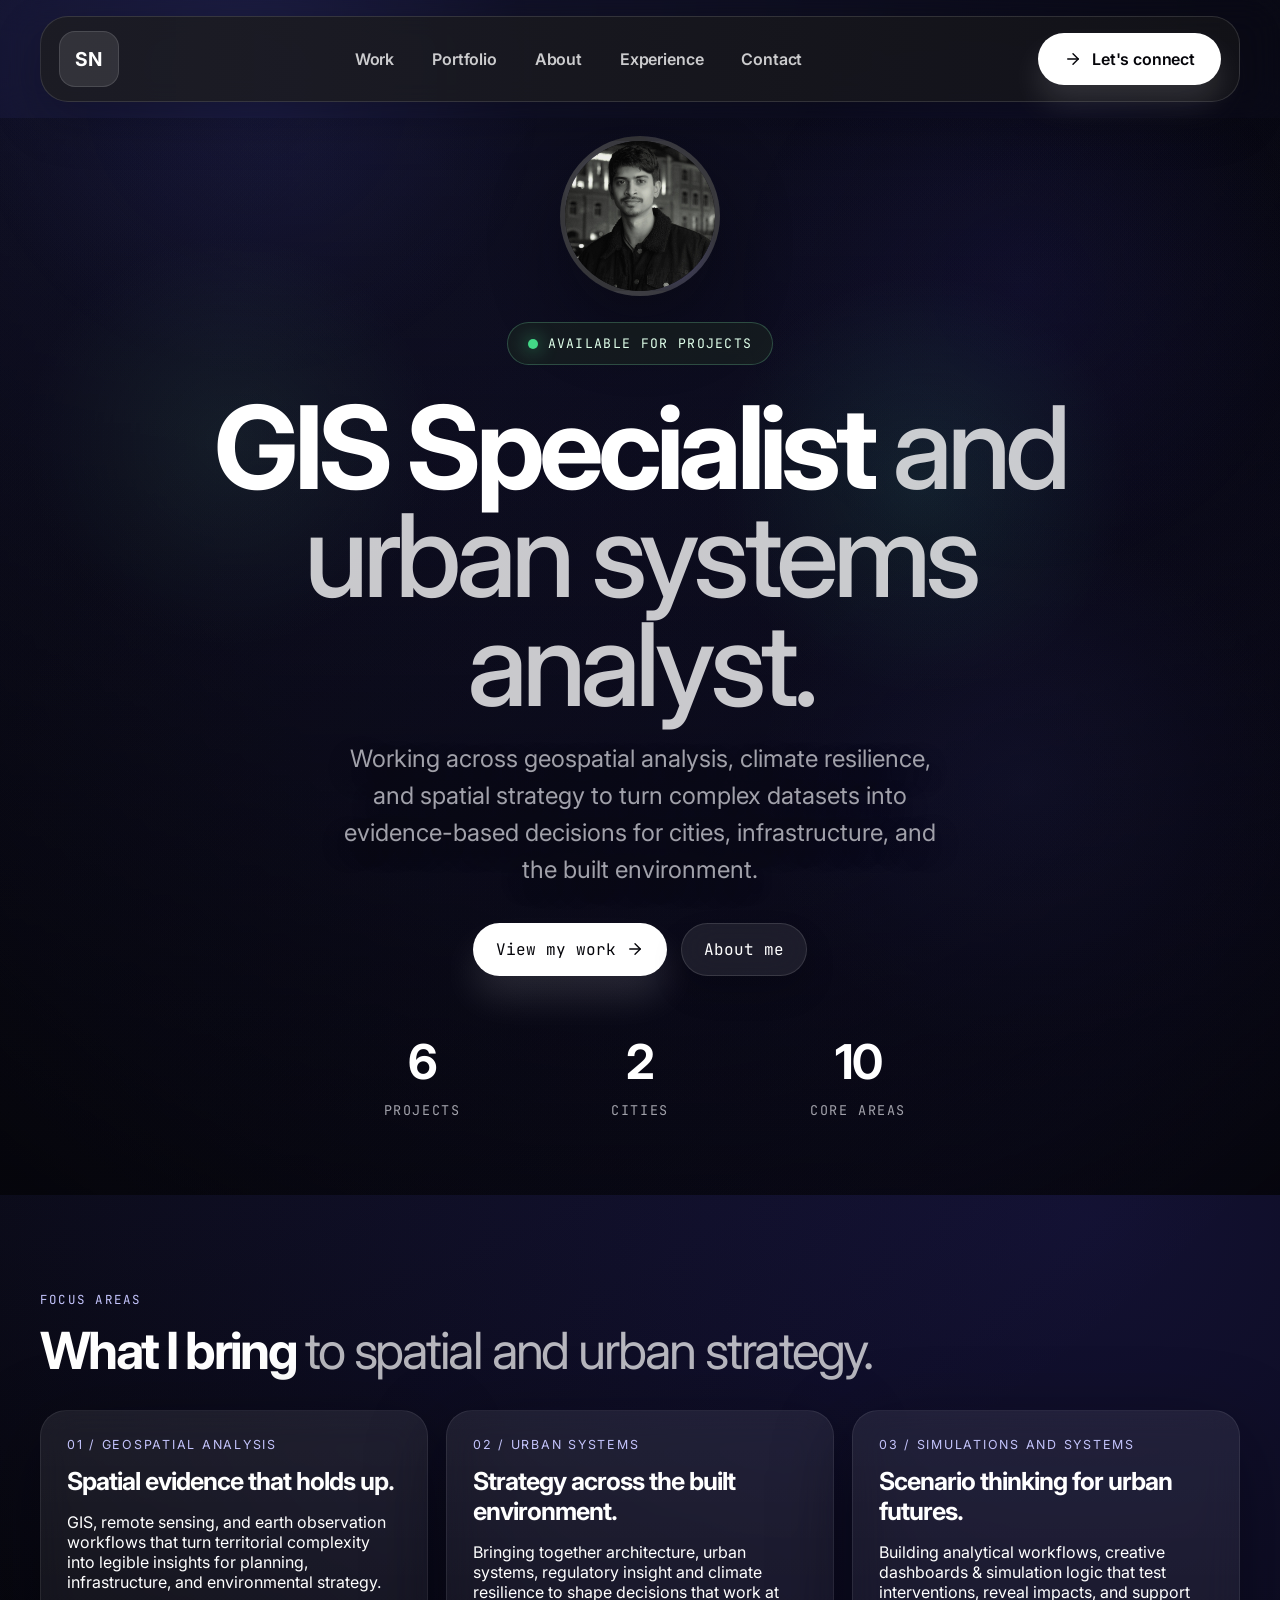
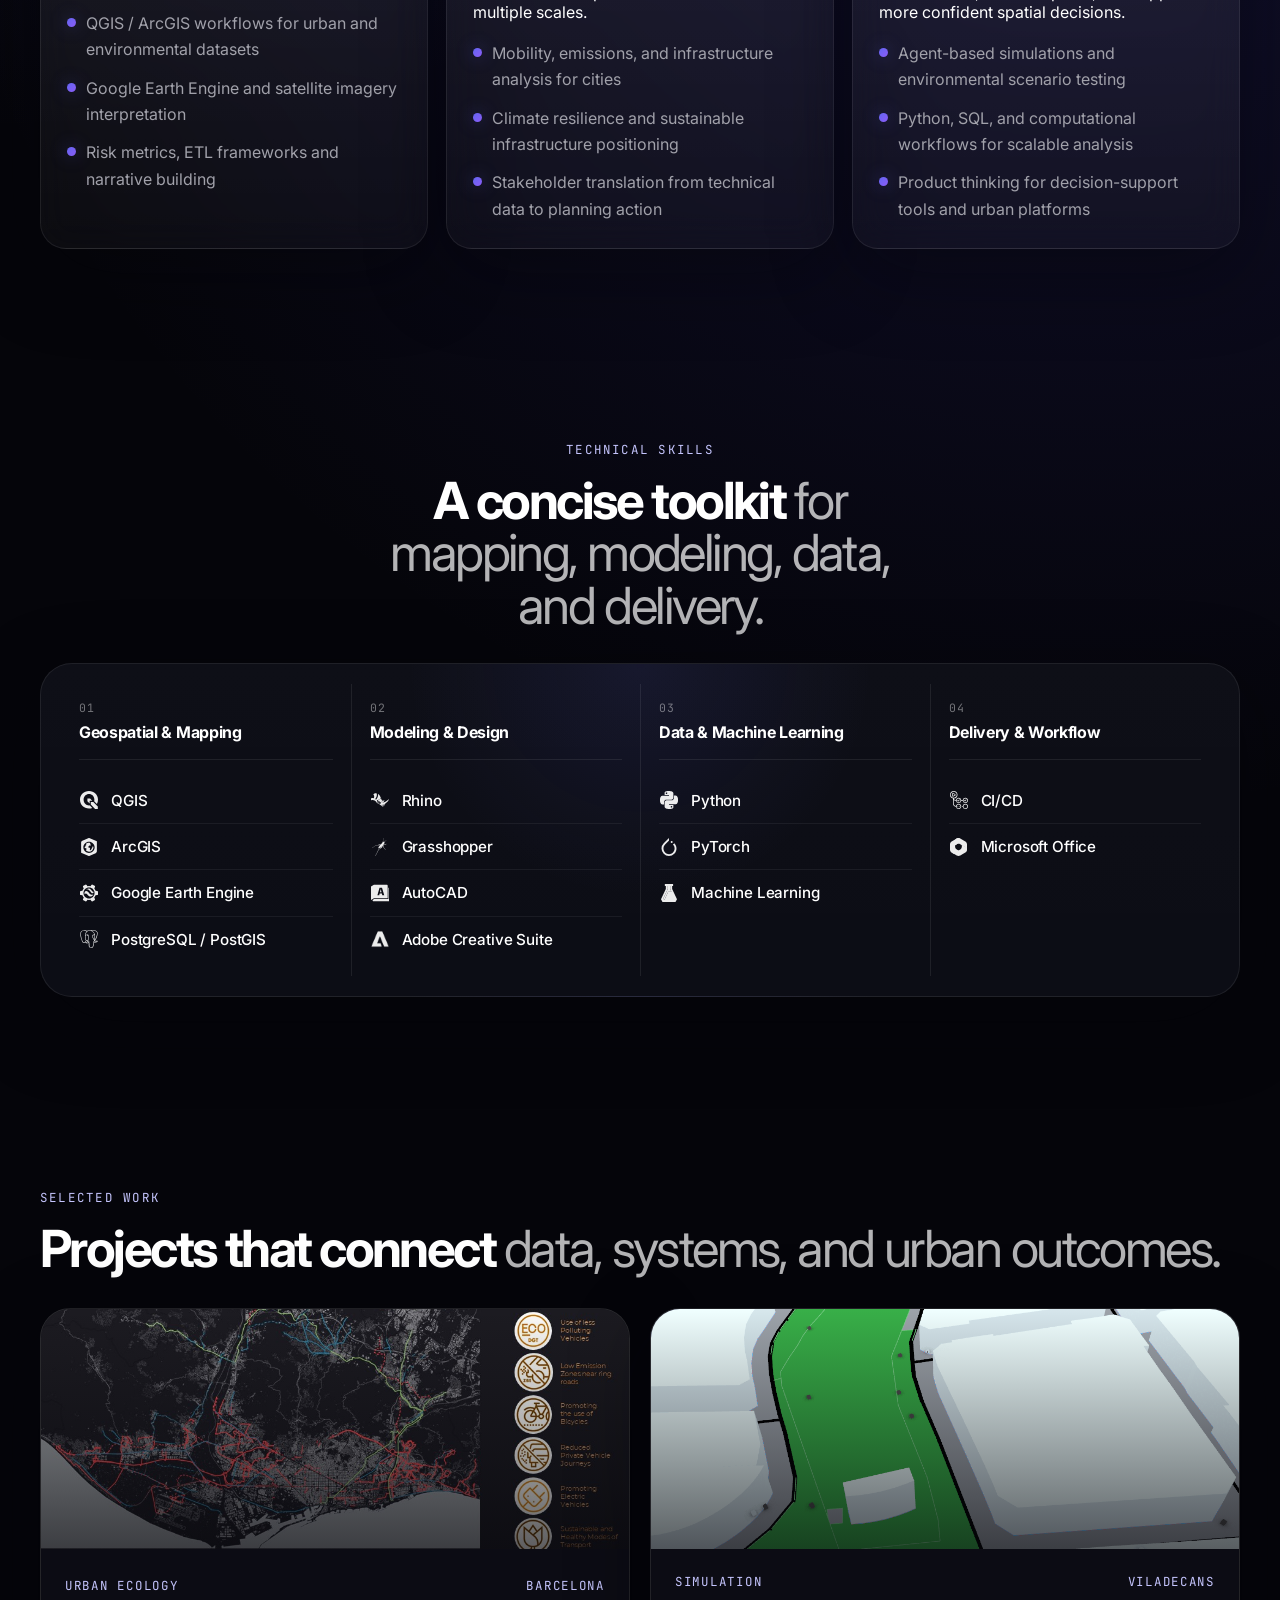
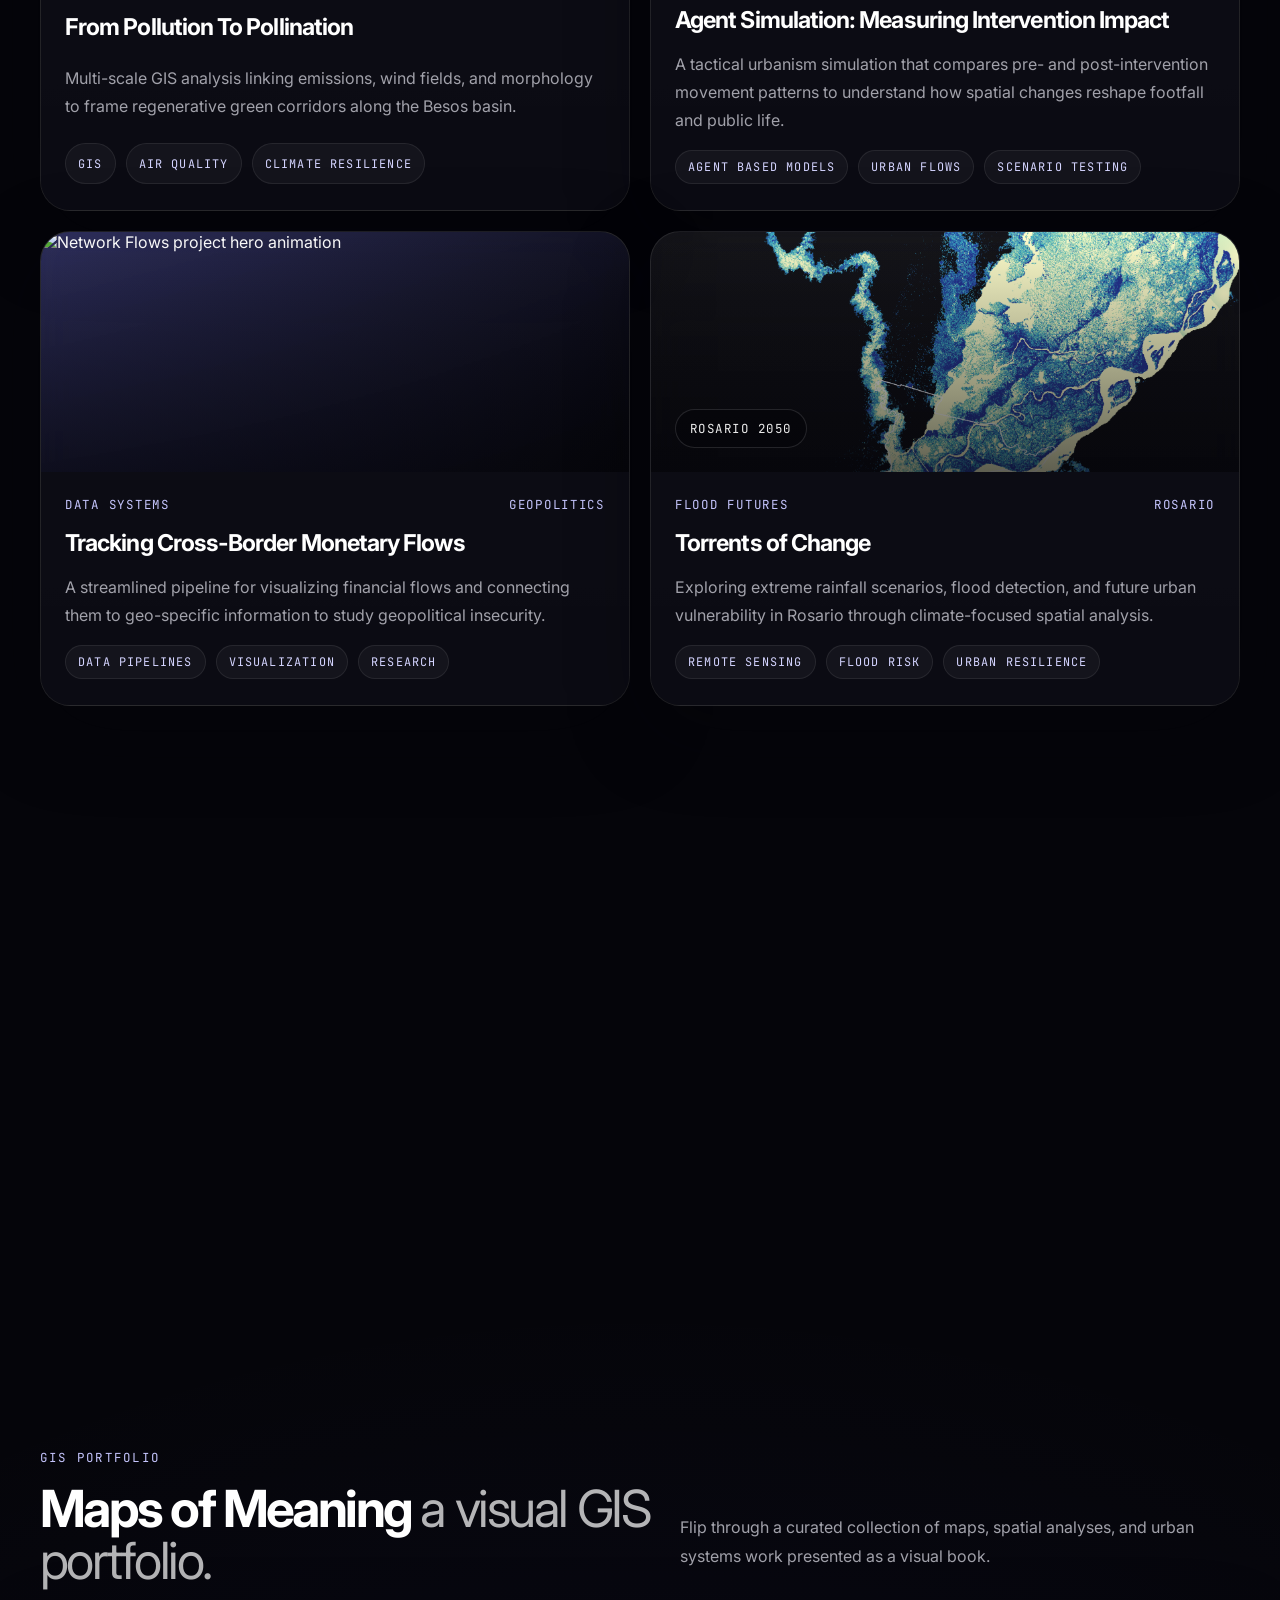
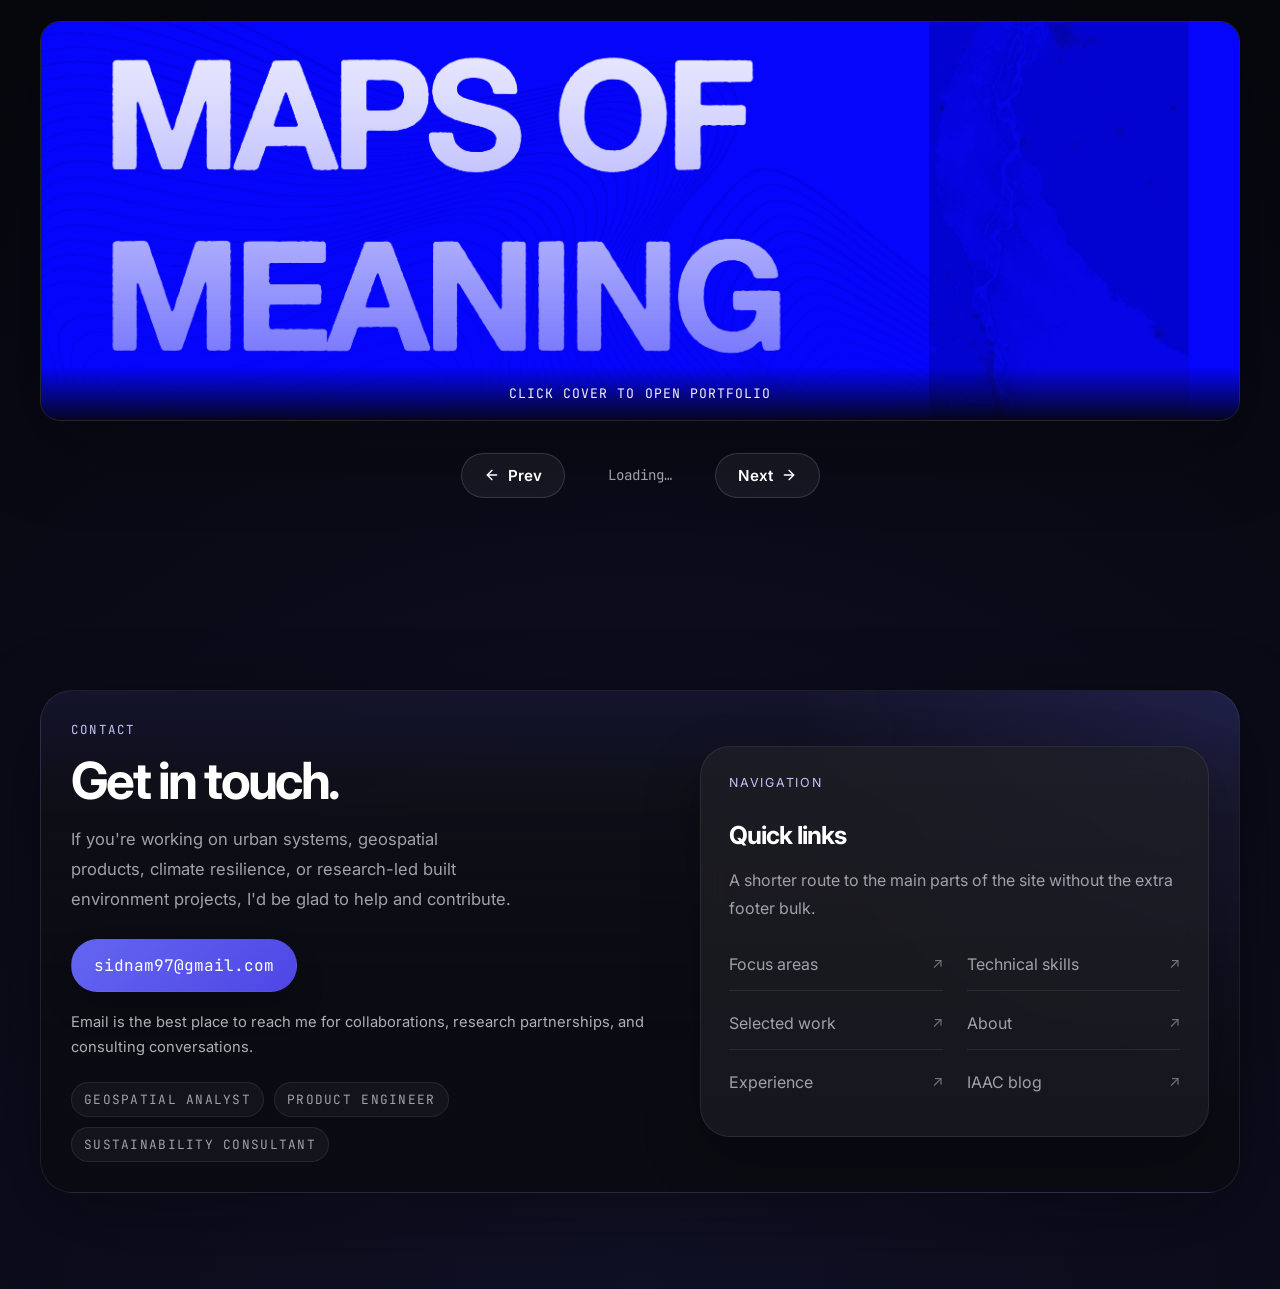
==== commit e14a3f89: "Restore original GIF_Rotate.gif hero image and remove modified date from agentsim" ====
--- a/index.html
+++ b/index.html
@@ -889,6 +889,122 @@
       box-shadow: 0 0 18px rgba(99, 102, 241, 0.44);
     }
 
+    .skills-header {
+      max-width: 52ch;
+      margin: 0 auto 32px;
+      text-align: center;
+    }
+
+    .skills-board {
+      padding: 20px;
+      border-radius: 32px;
+      border: 1px solid rgba(255, 255, 255, 0.08);
+      background:
+        radial-gradient(circle at 50% 0%, rgba(99, 102, 241, 0.1), transparent 34%),
+        linear-gradient(180deg, rgba(255, 255, 255, 0.02), rgba(255, 255, 255, 0.01)),
+        rgba(10, 11, 20, 0.94);
+      box-shadow: var(--shadow);
+    }
+
+    .skills-grid {
+      display: grid;
+      grid-template-columns: repeat(4, minmax(0, 1fr));
+      gap: 0;
+    }
+
+    .skills-group {
+      display: grid;
+      gap: 18px;
+      align-content: start;
+      padding: 16px 18px 14px;
+      min-width: 0;
+    }
+
+    .skills-group + .skills-group {
+      border-left: 1px solid rgba(255, 255, 255, 0.08);
+    }
+
+    .skills-group-head {
+      display: grid;
+      align-content: start;
+      gap: 8px;
+      min-height: 60px;
+      padding-bottom: 14px;
+      border-bottom: 1px solid rgba(255, 255, 255, 0.08);
+    }
+
+    .skills-group-index {
+      color: rgba(255, 255, 255, 0.42);
+      font-family: "JetBrains Mono", monospace;
+      font-size: 0.72rem;
+      letter-spacing: 0.12em;
+      text-transform: uppercase;
+    }
+
+    .skills-group h3 {
+      margin: 0;
+      font-size: 1rem;
+      line-height: 1.2;
+      letter-spacing: -0.02em;
+    }
+
+    .skills-list {
+      margin: 0;
+      padding: 0;
+      list-style: none;
+      display: grid;
+      gap: 0;
+      align-content: start;
+    }
+
+    .skill-tile {
+      display: grid;
+      grid-template-columns: 20px minmax(0, 1fr);
+      gap: 12px;
+      align-items: center;
+      min-width: 0;
+      padding: 12px 0;
+      border-radius: 0;
+      border: 0;
+      border-bottom: 1px solid rgba(255, 255, 255, 0.06);
+      background: transparent;
+      transition:
+        border-color 220ms cubic-bezier(0.22, 1, 0.36, 1),
+        color 220ms cubic-bezier(0.22, 1, 0.36, 1);
+    }
+
+    .skill-tile:hover {
+      border-color: rgba(255, 255, 255, 0.14);
+    }
+
+    .skill-icon-wrap {
+      display: inline-flex;
+      align-items: center;
+      justify-content: center;
+      width: 20px;
+      height: 20px;
+      opacity: 0.92;
+    }
+
+    .skill-icon-wrap img {
+      width: 18px;
+      height: 18px;
+      object-fit: contain;
+      filter: brightness(0) invert(1) grayscale(1);
+    }
+
+    .skill-name {
+      color: var(--text);
+      font-size: 0.95rem;
+      font-weight: 500;
+      line-height: 1.4;
+      letter-spacing: -0.01em;
+    }
+
+    .skill-tile:last-child {
+      border-bottom: 0;
+    }
+
     .work-grid {
       display: grid;
       grid-template-columns: repeat(2, minmax(0, 1fr));
@@ -928,11 +1044,11 @@
     }
 
     .project-media--torrents {
-      background:
-        radial-gradient(circle at 25% 25%, rgba(255, 255, 255, 0.16), transparent 16%),
-        radial-gradient(circle at 60% 40%, rgba(79, 70, 229, 0.56), transparent 30%),
-        radial-gradient(circle at 80% 80%, rgba(59, 130, 246, 0.28), transparent 20%),
-        linear-gradient(155deg, rgba(15, 23, 42, 0.96), rgba(30, 41, 59, 0.95), rgba(37, 99, 235, 0.75));
+      background: linear-gradient(180deg, rgba(5, 5, 10, 0.08), rgba(5, 5, 10, 0.5));
+    }
+
+    .project-media--torrents img {
+      object-position: center 42%;
     }
 
     .project-media--torrents::before {
@@ -1129,52 +1245,86 @@
     }
 
     .footer-shell {
-      padding: 32px;
-      border-radius: 34px;
+      padding: 30px;
+      border-radius: 32px;
+      border: 1px solid rgba(255, 255, 255, 0.08);
       background:
-        linear-gradient(180deg, rgba(99, 102, 241, 0.16), rgba(255, 255, 255, 0.03) 24%, rgba(10, 10, 18, 0.92) 70%),
+        radial-gradient(circle at 100% 0%, rgba(99, 102, 241, 0.14), transparent 34%),
+        linear-gradient(180deg, rgba(99, 102, 241, 0.12), rgba(255, 255, 255, 0.02) 22%, rgba(10, 10, 18, 0.94) 72%),
         rgba(10, 10, 18, 0.92);
     }
 
     .footer-grid {
       display: grid;
-      grid-template-columns: minmax(0, 1.15fr) minmax(280px, 0.85fr);
-      gap: 28px;
-      align-items: start;
+      grid-template-columns: minmax(0, 1.08fr) minmax(320px, 0.92fr);
+      gap: 32px;
+      align-items: center;
     }
 
     .footer-title {
-      font-size: clamp(2.4rem, 4vw, 4.1rem);
-      line-height: 1.02;
+      max-width: 12ch;
+      font-size: clamp(2.35rem, 4vw, 3.9rem);
+      line-height: 1.04;
     }
 
     .footer-copy {
-      margin: 18px 0 30px;
-      max-width: 58ch;
+      margin: 18px 0 24px;
+      max-width: 44ch;
     }
 
     .footer-actions {
       display: flex;
       flex-wrap: wrap;
-      gap: 14px;
+      gap: 12px;
+      align-items: center;
     }
 
     .footer-meta {
       display: flex;
       flex-wrap: wrap;
-      gap: 14px;
-      margin-top: 28px;
+      gap: 10px;
+      margin-top: 22px;
       color: var(--text-muted);
       font-size: 0.8rem;
       letter-spacing: 0.1em;
       text-transform: uppercase;
     }
 
+    .footer-meta span {
+      display: inline-flex;
+      align-items: center;
+      min-height: 34px;
+      padding: 8px 12px;
+      border-radius: 999px;
+      border: 1px solid rgba(255, 255, 255, 0.08);
+      background: rgba(255, 255, 255, 0.04);
+    }
+
+    .footer-note {
+      margin: 18px 0 0;
+      color: rgba(255, 255, 255, 0.68);
+      font-size: 0.92rem;
+      line-height: 1.7;
+    }
+
+    .contact-grid {
+      display: grid;
+      align-items: stretch;
+    }
+
     .contact-card {
       height: 100%;
       display: grid;
-      gap: 14px;
+      gap: 16px;
       align-content: start;
+      padding: 28px;
+      border-radius: 30px;
+      border: 1px solid rgba(255, 255, 255, 0.08);
+      background:
+        linear-gradient(180deg, rgba(255, 255, 255, 0.04), rgba(255, 255, 255, 0.02)),
+        rgba(20, 20, 28, 0.76);
+      backdrop-filter: blur(14px);
+      box-shadow: 0 24px 60px rgba(5, 5, 10, 0.24);
     }
 
     .contact-card p,
@@ -1187,6 +1337,59 @@
     .contact-card a:hover,
     .contact-card a:focus-visible {
       color: var(--text);
+    }
+
+    .contact-card--links h3 {
+      margin-bottom: 0;
+    }
+
+    .contact-card-intro {
+      color: rgba(255, 255, 255, 0.68);
+      line-height: 1.7;
+    }
+
+    .quick-links-grid {
+      display: grid;
+      grid-template-columns: repeat(2, minmax(0, 1fr));
+      gap: 6px 24px;
+    }
+
+    .quick-link {
+      display: flex;
+      align-items: center;
+      justify-content: space-between;
+      gap: 10px;
+      padding: 12px 0;
+      border-bottom: 1px solid rgba(255, 255, 255, 0.08);
+      color: rgba(255, 255, 255, 0.82);
+      font-size: 1rem;
+      line-height: 1.4;
+      transition: color var(--transition), border-color var(--transition), transform var(--transition);
+    }
+
+    .quick-link::after {
+      content: "↗";
+      color: rgba(255, 255, 255, 0.4);
+      font-size: 0.92rem;
+      transition: color var(--transition), transform var(--transition);
+    }
+
+    .quick-link:hover,
+    .quick-link:focus-visible {
+      color: var(--text);
+      border-color: rgba(255, 255, 255, 0.16);
+      transform: translateX(2px);
+    }
+
+    .quick-link:hover::after,
+    .quick-link:focus-visible::after {
+      color: rgba(255, 255, 255, 0.72);
+      transform: translate(2px, -1px);
+    }
+
+    .quick-link:last-child,
+    .quick-link:nth-last-child(2) {
+      border-bottom: 0;
     }
 
     .reveal {
@@ -1237,6 +1440,10 @@
       .hero-visual {
         min-height: 560px;
       }
+
+      .footer-title {
+        max-width: none;
+      }
     }
 
     @media (max-width: 880px) {
@@ -1267,6 +1474,27 @@
         grid-template-columns: 1fr;
       }
 
+      .skills-grid {
+        grid-template-columns: repeat(2, minmax(0, 1fr));
+        gap: 0;
+      }
+
+      .skills-group {
+        padding: 16px 18px;
+      }
+
+      .skills-group + .skills-group {
+        border-left: none;
+      }
+
+      .skills-group:nth-child(n + 3) {
+        border-top: 1px solid rgba(255, 255, 255, 0.08);
+      }
+
+      .skills-group:nth-child(2n) {
+        border-left: 1px solid rgba(255, 255, 255, 0.08);
+      }
+
       .section-head {
         flex-direction: column;
         align-items: start;
@@ -1282,6 +1510,7 @@
       .footer-shell,
       .about-shell,
       .about-copy,
+      .skills-board,
       .focus-card,
       .timeline-card,
       .contact-card,
@@ -1296,6 +1525,357 @@
 
       .hero-stats {
         gap: 18px;
+      }
+
+      .footer-actions {
+        flex-direction: column;
+        align-items: stretch;
+      }
+
+      .contact-card {
+        padding: 22px;
+      }
+
+      .quick-links-grid {
+        grid-template-columns: 1fr;
+      }
+
+      .quick-link:nth-last-child(2) {
+        border-bottom: 1px solid rgba(255, 255, 255, 0.08);
+      }
+
+      .skills-grid {
+        grid-template-columns: 1fr;
+      }
+
+      .skills-board {
+        padding: 18px;
+      }
+
+      .skills-group {
+        padding: 14px 0;
+      }
+
+      .skills-group:nth-child(n + 2) {
+        border-top: 1px solid rgba(255, 255, 255, 0.08);
+      }
+
+      .skills-group:nth-child(2n) {
+        border-left: none;
+      }
+
+      .skills-group-head {
+        min-height: auto;
+      }
+    }
+
+    /* ── Flipbook section ───────────────────────────────────────── */
+    .flipbook-outer {
+      position: relative;
+      display: flex;
+      justify-content: center;
+      align-items: center;
+      min-height: 400px;   /* A3 landscape: height < width */
+      margin: 0 auto 32px;
+    }
+
+    #flipbook {
+      display: flex;
+      justify-content: center;
+    }
+
+    .fb-cover-btn {
+      position: absolute;
+      inset: 0;
+      z-index: 4;
+      border: 1px solid var(--border);
+      border-radius: var(--radius-lg);
+      padding: 0;
+      overflow: hidden;
+      background: rgba(10, 10, 18, 0.92);
+      cursor: pointer;
+      transition: transform var(--transition), border-color var(--transition), box-shadow var(--transition), opacity 0.4s ease;
+      box-shadow: var(--shadow);
+    }
+
+    .fb-cover-btn:hover,
+    .fb-cover-btn:focus-visible {
+      border-color: var(--primary);
+      transform: translateY(-2px);
+      outline: none;
+    }
+
+    .fb-cover-btn.fb-hidden {
+      opacity: 0;
+      pointer-events: none;
+    }
+
+    .fb-cover-image {
+      width: 100%;
+      height: 100%;
+      object-fit: cover;
+    }
+
+    .fb-cover-overlay {
+      position: absolute;
+      inset: auto 0 0;
+      padding: 18px 20px;
+      background: linear-gradient(180deg, transparent, rgba(5, 5, 10, 0.9));
+      color: rgba(255, 255, 255, 0.95);
+      font-family: "JetBrains Mono", monospace;
+      font-size: 0.82rem;
+      letter-spacing: 0.08em;
+      text-transform: uppercase;
+      text-align: center;
+    }
+
+    .flipbook-loading {
+      position: absolute;
+      inset: 0;
+      display: flex;
+      flex-direction: column;
+      align-items: center;
+      justify-content: center;
+      gap: 18px;
+      background: var(--surface);
+      border-radius: var(--radius-lg);
+      border: 1px solid var(--border);
+      color: var(--text-muted);
+      font-size: 0.88rem;
+      font-family: "JetBrains Mono", monospace;
+      z-index: 2;
+      transition: opacity 0.4s ease;
+      padding: 0 32px;
+    }
+
+    .flipbook-loading.fb-hidden {
+      opacity: 0;
+      pointer-events: none;
+    }
+
+    @keyframes fb-spin {
+      to { transform: rotate(360deg); }
+    }
+
+    .fb-spinner {
+      animation: fb-spin 1.4s linear infinite;
+      color: var(--primary);
+    }
+
+    .fb-progress-bar-wrap {
+      width: min(380px, 80%);
+      height: 6px;
+      background: rgba(255, 255, 255, 0.08);
+      border-radius: 999px;
+      overflow: hidden;
+    }
+
+    .fb-progress-bar {
+      height: 100%;
+      width: 0%;
+      background: linear-gradient(90deg, var(--accent), var(--primary));
+      border-radius: 999px;
+      transition: width 0.3s ease;
+    }
+
+    #fbProgressLabel {
+      color: var(--text-muted);
+      font-size: 0.82rem;
+      letter-spacing: 0.04em;
+    }
+
+    .flipbook-controls {
+      display: flex;
+      align-items: center;
+      justify-content: center;
+      gap: 20px;
+      flex-wrap: wrap;
+    }
+
+    .fb-btn {
+      display: inline-flex;
+      align-items: center;
+      gap: 8px;
+      padding: 12px 22px;
+      border-radius: 999px;
+      border: 1px solid rgba(255, 255, 255, 0.14);
+      background: rgba(255, 255, 255, 0.05);
+      color: var(--text);
+      font-size: 0.95rem;
+      font-weight: 600;
+      cursor: pointer;
+      transition: background var(--transition), transform var(--transition), border-color var(--transition);
+    }
+
+    .fb-btn:hover,
+    .fb-btn:focus-visible {
+      background: rgba(99, 102, 241, 0.18);
+      border-color: var(--primary);
+      transform: translateY(-2px);
+      outline: none;
+    }
+
+    .fb-btn:disabled {
+      opacity: 0.38;
+      cursor: not-allowed;
+      transform: none;
+    }
+
+    .fb-page-info {
+      font-family: "JetBrains Mono", monospace;
+      font-size: 0.88rem;
+      color: var(--text-muted);
+      min-width: 110px;
+      text-align: center;
+    }
+
+    /* StPageFlip shadow override for dark theme */
+    .stf__item {
+      box-shadow: none !important;
+    }
+
+    @media (max-width: 880px) {
+      .flipbook-outer {
+        min-height: 320px;
+      }
+    }
+
+    @media (max-width: 640px) {
+      .flipbook-outer {
+        min-height: 260px;
+      }
+
+      .flipbook-controls {
+        gap: 12px;
+      }
+
+      .fb-btn {
+        padding: 10px 16px;
+        font-size: 0.88rem;
+      }
+    }
+
+    /* ── Fullscreen expand button ───────────────────────────────── */
+    .fb-expand-btn {
+      position: absolute;
+      bottom: 14px;
+      right: 14px;
+      z-index: 3;
+      display: inline-flex;
+      align-items: center;
+      gap: 7px;
+      padding: 9px 16px;
+      border-radius: 999px;
+      border: 1px solid rgba(255, 255, 255, 0.18);
+      background: rgba(10, 10, 18, 0.78);
+      backdrop-filter: blur(10px);
+      color: var(--text);
+      font-size: 0.82rem;
+      font-weight: 600;
+      font-family: "JetBrains Mono", monospace;
+      cursor: pointer;
+      transition: background var(--transition), transform var(--transition), border-color var(--transition), opacity var(--transition);
+      letter-spacing: 0.03em;
+    }
+
+    .fb-expand-btn:hover,
+    .fb-expand-btn:focus-visible {
+      background: rgba(99, 102, 241, 0.28);
+      border-color: var(--primary);
+      transform: translateY(-2px);
+      outline: none;
+    }
+
+    /* ── Fullscreen modal ───────────────────────────────────────── */
+    .fb-modal {
+      position: fixed;
+      inset: 0;
+      z-index: 300;
+      display: flex;
+      align-items: center;
+      justify-content: center;
+    }
+
+    .fb-modal[hidden] {
+      display: none;
+    }
+
+    .fb-modal-backdrop {
+      position: absolute;
+      inset: 0;
+      background: rgba(5, 5, 10, 0.92);
+      backdrop-filter: blur(12px);
+      cursor: pointer;
+    }
+
+    .fb-modal-inner {
+      position: relative;
+      z-index: 1;
+      display: flex;
+      flex-direction: column;
+      align-items: center;
+      gap: 20px;
+      padding: 20px 16px 16px;
+      max-height: 100vh;
+    }
+
+    .fb-modal-close {
+      position: absolute;
+      top: -8px;
+      right: -8px;
+      display: flex;
+      align-items: center;
+      justify-content: center;
+      width: 40px;
+      height: 40px;
+      border-radius: 50%;
+      border: 1px solid rgba(255, 255, 255, 0.16);
+      background: rgba(24, 24, 27, 0.92);
+      color: var(--text);
+      cursor: pointer;
+      transition: background var(--transition), transform var(--transition);
+      z-index: 2;
+    }
+
+    .fb-modal-close:hover,
+    .fb-modal-close:focus-visible {
+      background: rgba(239, 68, 68, 0.2);
+      border-color: rgba(239, 68, 68, 0.5);
+      transform: scale(1.1);
+      outline: none;
+    }
+
+    .fb-modal-controls {
+      display: flex;
+      align-items: center;
+      gap: 18px;
+    }
+
+    .fb-modal-hint {
+      margin: 0;
+      font-family: "JetBrains Mono", monospace;
+      font-size: 0.75rem;
+      color: rgba(161, 161, 170, 0.55);
+      text-align: center;
+    }
+
+    .fb-modal-hint kbd {
+      display: inline-block;
+      padding: 1px 6px;
+      border: 1px solid rgba(255, 255, 255, 0.15);
+      border-radius: 5px;
+      background: rgba(255, 255, 255, 0.06);
+      font-family: inherit;
+      font-size: 0.72rem;
+    }
+
+    @media (max-width: 640px) {
+      .fb-modal-controls {
+        gap: 10px;
+      }
+
+      .fb-modal-hint {
+        display: none;
       }
     }
 
@@ -1339,6 +1919,7 @@
 
         <nav class="nav-links" aria-label="Primary">
           <a href="#work">Work</a>
+          <a href="#portfolio-book">Portfolio</a>
           <a href="about.html">About</a>
           <a href="about.html#experience">Experience</a>
           <a href="#contact">Contact</a>
@@ -1364,6 +1945,7 @@
 
       <div class="mobile-menu" id="mobileMenu">
         <a href="#work">Work</a>
+        <a href="#portfolio-book">Portfolio</a>
         <a href="about.html">About</a>
         <a href="about.html#experience">Experience</a>
         <a href="#contact">Contact</a>
@@ -1430,14 +2012,9 @@
             <div class="section-kicker">Focus areas</div>
             <h2 class="section-title">
               What I bring
-              <span>to spatial and urban strategy work.</span>
+              <span>to spatial and urban strategy.</span>
             </h2>
           </div>
-          <p class="section-copy">
-            The original homepage template used a service grid. Here it becomes a sharper overview of the
-            capabilities that define this portfolio: geospatial analysis, urban systems thinking, and
-            simulation-driven decision support.
-          </p>
         </div>
 
         <div class="focus-grid">
@@ -1461,7 +2038,7 @@
               <ul class="focus-list">
                 <li>QGIS / ArcGIS workflows for urban and environmental datasets</li>
                 <li>Google Earth Engine and satellite imagery interpretation</li>
-                <li>Risk metrics, environmental patterning, and spatial decision framing</li>
+                <li>Risk metrics, ETL frameworks and narrative building</li>
               </ul>
             </div>
           </article>
@@ -1480,7 +2057,7 @@
               <div class="card-index">02 / Urban systems</div>
               <h3>Strategy across the built environment.</h3>
               <p class="card-copy">
-                Bringing together architecture, urban systems, mobility strategy, and climate resilience to
+                Bringing together architecture, urban systems, regulatory insight and climate resilience to
                 shape decisions that work at multiple scales.
               </p>
               <ul class="focus-list">
@@ -1505,7 +2082,7 @@
               <div class="card-index">03 / Simulations and systems</div>
               <h3>Scenario thinking for urban futures.</h3>
               <p class="card-copy">
-                Building analytical workflows and simulation logic that test interventions, reveal impacts,
+                Building analytical workflows, creative dashboards & simulation logic that test interventions, reveal impacts,
                 and support more confident spatial decisions.
               </p>
               <ul class="focus-list">
@@ -1519,6 +2096,136 @@
       </div>
     </section>
 
+    <section class="section" id="skills">
+      <div class="container">
+        <div class="skills-header reveal">
+          <div class="section-kicker">Technical skills</div>
+          <h2 class="section-title">
+            A concise toolkit
+            <span>for mapping, modeling, data, and delivery.</span>
+          </h2>
+        </div>
+
+        <div class="skills-board reveal delay-1">
+          <div class="skills-grid">
+            <article class="skills-group">
+              <div class="skills-group-head">
+                <div class="skills-group-index">01</div>
+                <h3>Geospatial &amp; Mapping</h3>
+              </div>
+              <ul class="skills-list">
+                <li class="skill-tile">
+                  <span class="skill-icon-wrap" aria-hidden="true">
+                    <img src="posts/assets/skills/qgis.svg" alt="" width="18" height="18" loading="lazy" />
+                  </span>
+                  <span class="skill-name">QGIS</span>
+                </li>
+                <li class="skill-tile">
+                  <span class="skill-icon-wrap" aria-hidden="true">
+                    <img src="posts/assets/skills/arcgis.svg" alt="" width="18" height="18" loading="lazy" />
+                  </span>
+                  <span class="skill-name">ArcGIS</span>
+                </li>
+                <li class="skill-tile">
+                  <span class="skill-icon-wrap" aria-hidden="true">
+                    <img src="posts/assets/skills/googleearthengine.svg" alt="" width="18" height="18" loading="lazy" />
+                  </span>
+                  <span class="skill-name">Google Earth Engine</span>
+                </li>
+                <li class="skill-tile">
+                  <span class="skill-icon-wrap" aria-hidden="true">
+                    <img src="posts/assets/skills/postgresql.svg" alt="" width="18" height="18" loading="lazy" />
+                  </span>
+                  <span class="skill-name">PostgreSQL / PostGIS</span>
+                </li>
+              </ul>
+            </article>
+
+            <article class="skills-group">
+              <div class="skills-group-head">
+                <div class="skills-group-index">02</div>
+                <h3>Modeling &amp; Design</h3>
+              </div>
+              <ul class="skills-list">
+                <li class="skill-tile">
+                  <span class="skill-icon-wrap" aria-hidden="true">
+                    <img src="posts/assets/skills/rhinoceros.svg" alt="" width="18" height="18" loading="lazy" />
+                  </span>
+                  <span class="skill-name">Rhino</span>
+                </li>
+                <li class="skill-tile">
+                  <span class="skill-icon-wrap" aria-hidden="true">
+                    <img src="posts/assets/skills/grasshopper3d.svg" alt="" width="18" height="18" loading="lazy" />
+                  </span>
+                  <span class="skill-name">Grasshopper</span>
+                </li>
+                <li class="skill-tile">
+                  <span class="skill-icon-wrap" aria-hidden="true">
+                    <img src="posts/assets/skills/autocad.svg" alt="" width="18" height="18" loading="lazy" />
+                  </span>
+                  <span class="skill-name">AutoCAD</span>
+                </li>
+                <li class="skill-tile">
+                  <span class="skill-icon-wrap" aria-hidden="true">
+                    <img src="posts/assets/skills/adobe.ico" alt="" width="18" height="18" loading="lazy" />
+                  </span>
+                  <span class="skill-name">Adobe Creative Suite</span>
+                </li>
+              </ul>
+            </article>
+
+            <article class="skills-group">
+              <div class="skills-group-head">
+                <div class="skills-group-index">03</div>
+                <h3>Data &amp; Machine Learning</h3>
+              </div>
+              <ul class="skills-list">
+                <li class="skill-tile">
+                  <span class="skill-icon-wrap" aria-hidden="true">
+                    <img src="posts/assets/skills/python.svg" alt="" width="18" height="18" loading="lazy" />
+                  </span>
+                  <span class="skill-name">Python</span>
+                </li>
+                <li class="skill-tile">
+                  <span class="skill-icon-wrap" aria-hidden="true">
+                    <img src="posts/assets/skills/pytorch.svg" alt="" width="18" height="18" loading="lazy" />
+                  </span>
+                  <span class="skill-name">PyTorch</span>
+                </li>
+                <li class="skill-tile">
+                  <span class="skill-icon-wrap" aria-hidden="true">
+                    <img src="posts/assets/skills/machine-learning.svg" alt="" width="18" height="18" loading="lazy" />
+                  </span>
+                  <span class="skill-name">Machine Learning</span>
+                </li>
+              </ul>
+            </article>
+
+            <article class="skills-group">
+              <div class="skills-group-head">
+                <div class="skills-group-index">04</div>
+                <h3>Delivery &amp; Workflow</h3>
+              </div>
+              <ul class="skills-list">
+                <li class="skill-tile">
+                  <span class="skill-icon-wrap" aria-hidden="true">
+                    <img src="posts/assets/skills/cicd.svg" alt="" width="18" height="18" loading="lazy" />
+                  </span>
+                  <span class="skill-name">CI/CD</span>
+                </li>
+                <li class="skill-tile">
+                  <span class="skill-icon-wrap" aria-hidden="true">
+                    <img src="posts/assets/skills/microsoft365.svg" alt="" width="18" height="18" loading="lazy" />
+                  </span>
+                  <span class="skill-name">Microsoft Office</span>
+                </li>
+              </ul>
+            </article>
+          </div>
+        </div>
+      </div>
+    </section>
+
     <section class="section" id="work">
       <div class="container">
         <div class="section-head reveal">
@@ -1529,10 +2236,7 @@
               <span>data, systems, and urban outcomes.</span>
             </h2>
           </div>
-          <p class="section-copy">
-            The current repository now contains six portfolio pieces. This homepage brings them
-            forward as the main entry points into the broader body of work.
-          </p>
+
         </div>
 
         <div class="work-grid">
@@ -1603,7 +2307,9 @@
           </a>
 
           <a class="project-card reveal delay-4" href="posts/torrent_of_change/torrents-of-change.html">
-            <div class="project-media project-media--torrents"></div>
+            <div class="project-media project-media--torrents">
+              <img src="posts/torrent_of_change/assets/Extra_Assets/RelativeELevationModel_LaCapita_NOBLUE.png" alt="Relative elevation model for Torrents of Change" />
+            </div>
             <div class="project-body">
               <div class="project-meta">
                 <span class="project-tag">Flood futures</span>
@@ -1669,56 +2375,135 @@
       </div>
     </section>
 
+    <!-- ── GIS Portfolio Flipbook ──────────────────────────────────── -->
+    <section class="section" id="portfolio-book">
+      <div class="container">
+        <div class="section-head reveal">
+          <div>
+            <div class="section-kicker">GIS Portfolio</div>
+            <h2 class="section-title">
+              Maps of Meaning
+              <span>a visual GIS portfolio.</span>
+            </h2>
+          </div>
+          <p class="section-copy">
+            Flip through a curated collection of maps, spatial analyses, and
+            urban systems work presented as a visual book.
+          </p>
+        </div>
+
+        <div class="flipbook-outer reveal delay-1">
+          <button class="fb-cover-btn" id="fbCover" type="button" aria-label="Open Maps of Meaning portfolio">
+            <img class="fb-cover-image" src="posts/maps_of_meaning/FrontCover.jpg" alt="Maps of Meaning portfolio cover" loading="lazy" />
+            <span class="fb-cover-overlay">Click cover to open portfolio</span>
+          </button>
+          <div class="flipbook-loading fb-hidden" id="fbLoading">
+            <svg aria-hidden="true" class="fb-spinner" viewBox="0 0 24 24" fill="none" stroke="currentColor" stroke-width="1.8" width="32" height="32">
+              <path d="M12 2v4M12 18v4M4.93 4.93l2.83 2.83M16.24 16.24l2.83 2.83M2 12h4M18 12h4M4.93 19.07l2.83-2.83M16.24 7.76l2.83-2.83"/>
+            </svg>
+            <div class="fb-progress-bar-wrap" role="progressbar" aria-valuemin="0" aria-valuemax="100" aria-valuenow="0">
+              <div class="fb-progress-bar" id="fbProgressBar"></div>
+            </div>
+            <span id="fbProgressLabel">Preparing portfolio…</span>
+          </div>
+          <div id="flipbook"></div>
+          <!-- expand to fullscreen button, revealed after load -->
+          <button class="fb-expand-btn" id="fbExpand" aria-label="View in fullscreen" hidden>
+            <svg aria-hidden="true" width="18" height="18" viewBox="0 0 24 24" fill="none" stroke="currentColor" stroke-width="2" stroke-linecap="round" stroke-linejoin="round">
+              <path d="M8 3H5a2 2 0 0 0-2 2v3"/><path d="M21 8V5a2 2 0 0 0-2-2h-3"/>
+              <path d="M3 16v3a2 2 0 0 0 2 2h3"/><path d="M16 21h3a2 2 0 0 0 2-2v-3"/>
+            </svg>
+            Fullscreen
+          </button>
+        </div>
+
+        <div class="flipbook-controls reveal delay-2" id="fbControls" hidden>
+          <button class="fb-btn" id="fbPrev" aria-label="Previous page">
+            <svg aria-hidden="true" width="16" height="16" viewBox="0 0 24 24" fill="none" stroke="currentColor" stroke-width="2" stroke-linecap="round" stroke-linejoin="round">
+              <path d="M19 12H5"/><path d="m12 5-7 7 7 7"/>
+            </svg>
+            Prev
+          </button>
+          <span class="fb-page-info" id="fbPageInfo">Loading…</span>
+          <button class="fb-btn" id="fbNext" aria-label="Next page">
+            Next
+            <svg aria-hidden="true" width="16" height="16" viewBox="0 0 24 24" fill="none" stroke="currentColor" stroke-width="2" stroke-linecap="round" stroke-linejoin="round">
+              <path d="M5 12h14"/><path d="m12 5 7 7-7 7"/>
+            </svg>
+          </button>
+        </div>
+      </div>
+    </section>
+
+    <!-- ── Fullscreen flipbook modal ────────────────────────────────── -->
+    <div class="fb-modal" id="fbModal" role="dialog" aria-modal="true" aria-label="Portfolio fullscreen view" hidden>
+      <div class="fb-modal-backdrop" id="fbModalBackdrop"></div>
+      <div class="fb-modal-inner">
+        <button class="fb-modal-close" id="fbModalClose" aria-label="Close fullscreen">
+          <svg aria-hidden="true" width="20" height="20" viewBox="0 0 24 24" fill="none" stroke="currentColor" stroke-width="2" stroke-linecap="round">
+            <path d="M18 6 6 18"/><path d="m6 6 12 12"/>
+          </svg>
+        </button>
+        <div id="fbModalFlipbook"></div>
+        <div class="fb-modal-controls">
+          <button class="fb-btn" id="fbModalPrev" aria-label="Previous page">
+            <svg aria-hidden="true" width="16" height="16" viewBox="0 0 24 24" fill="none" stroke="currentColor" stroke-width="2" stroke-linecap="round" stroke-linejoin="round">
+              <path d="M19 12H5"/><path d="m12 5-7 7 7 7"/>
+            </svg>
+            Prev
+          </button>
+          <span class="fb-page-info" id="fbModalPageInfo">Page 1 / –</span>
+          <button class="fb-btn" id="fbModalNext" aria-label="Next page">
+            Next
+            <svg aria-hidden="true" width="16" height="16" viewBox="0 0 24 24" fill="none" stroke="currentColor" stroke-width="2" stroke-linecap="round" stroke-linejoin="round">
+              <path d="M5 12h14"/><path d="m12 5 7 7-7 7"/>
+            </svg>
+          </button>
+        </div>
+        <p class="fb-modal-hint">
+          <kbd>←</kbd><kbd>→</kbd> to flip &nbsp;·&nbsp; <kbd>Esc</kbd> to close
+        </p>
+      </div>
+    </div>
+
     <footer class="section" id="contact">
       <div class="container">
         <div class="footer-shell reveal">
           <div class="footer-grid">
             <div>
               <div class="section-kicker">Contact</div>
-              <h2 class="footer-title">Open to projects that need rigorous spatial thinking.</h2>
+              <h2 class="footer-title">Get in touch.</h2>
               <p class="footer-copy">
-                If you are working on urban systems, mobility, geospatial products, climate resilience, or
-                research-led built environment work, I would be glad to connect.
+                If you're working on urban systems, geospatial products, climate resilience, or
+                research-led built environment projects, I'd be glad to help and contribute.
               </p>
 
               <div class="footer-actions">
                 <a class="button button-primary" href="mailto:sidnam97@gmail.com">sidnam97@gmail.com</a>
-                <a class="button button-secondary" href="https://blog.iaac.net" target="_blank" rel="noreferrer">IAAC blog</a>
               </div>
 
+              <p class="footer-note">Email is the best place to reach me for collaborations, research partnerships, and consulting conversations.</p>
+
               <div class="footer-meta">
-                <span>Barcelona / Chennai</span>
-                <span>GIS + urban systems</span>
-                <span>Climate resilience</span>
+                <span>Geospatial Analyst</span>
+                <span>Product Engineer</span>
+                <span>Sustainability Consultant</span>
               </div>
             </div>
 
             <div class="contact-grid">
-              <article class="contact-card">
+              <article class="contact-card contact-card--links">
                 <div class="card-index">Navigation</div>
                 <h3>Quick links</h3>
-                <p><a href="#focus">Focus areas</a></p>
-                <p><a href="#work">Selected work</a></p>
-                <p><a href="about.html">About</a></p>
-                <p><a href="about.html#experience">Experience</a></p>
-              </article>
-
-              <article class="contact-card">
-                <div class="card-index">Selected tools</div>
-                <h3>Technical stack</h3>
-                <p>Python</p>
-                <p>QGIS / ArcGIS</p>
-                <p>Google Earth Engine</p>
-                <p>SQL / PostGIS</p>
-              </article>
-
-              <article class="contact-card">
-                <div class="card-index">Practice lens</div>
-                <h3>Core themes</h3>
-                <p>Urban strategy</p>
-                <p>Mobility analytics</p>
-                <p>Climate and resilience analytics</p>
-                <p>Evidence-based decision support</p>
+                <p class="contact-card-intro">A shorter route to the main parts of the site without the extra footer bulk.</p>
+                <div class="quick-links-grid">
+                  <a class="quick-link" href="#focus">Focus areas</a>
+                  <a class="quick-link" href="#skills">Technical skills</a>
+                  <a class="quick-link" href="#work">Selected work</a>
+                  <a class="quick-link" href="about.html">About</a>
+                  <a class="quick-link" href="about.html#experience">Experience</a>
+                  <a class="quick-link" href="https://blog.iaac.net" target="_blank" rel="noreferrer">IAAC blog</a>
+                </div>
               </article>
             </div>
           </div>
@@ -2036,5 +2821,242 @@
       });
     }
   </script>
+
+  <!-- ── PDF.js + StPageFlip: GIS Portfolio Flipbook ──────────────── -->
+  <script src="https://cdnjs.cloudflare.com/ajax/libs/pdf.js/3.11.174/pdf.min.js"></script>
+  <script src="https://unpkg.com/page-flip@2.0.7/dist/js/page-flip.browser.js"></script>
+  <script>
+    (function () {
+      const PDF_URL = "posts/maps_of_meaning/Maps_of_Meaning_GIS.pdf";
+      const SCALE   = 1.5;
+
+      // ── DOM refs ──────────────────────────────────────────────────
+      const fbContainer     = document.getElementById("flipbook");
+      const fbCover         = document.getElementById("fbCover");
+      const fbLoading       = document.getElementById("fbLoading");
+      const fbControls      = document.getElementById("fbControls");
+      const fbPrev          = document.getElementById("fbPrev");
+      const fbNext          = document.getElementById("fbNext");
+      const fbPageInfo      = document.getElementById("fbPageInfo");
+      const fbProgressBar   = document.getElementById("fbProgressBar");
+      const fbProgressLabel = document.getElementById("fbProgressLabel");
+      const fbExpand        = document.getElementById("fbExpand");
+
+      const fbModal         = document.getElementById("fbModal");
+      const fbModalBackdrop = document.getElementById("fbModalBackdrop");
+      const fbModalClose    = document.getElementById("fbModalClose");
+      const fbModalFlipbook = document.getElementById("fbModalFlipbook");
+      const fbModalPrev     = document.getElementById("fbModalPrev");
+      const fbModalNext     = document.getElementById("fbModalNext");
+      const fbModalPageInfo = document.getElementById("fbModalPageInfo");
+
+      if (!fbContainer || typeof pdfjsLib === "undefined" || typeof St === "undefined") return;
+
+      pdfjsLib.GlobalWorkerOptions.workerSrc =
+        "https://cdnjs.cloudflare.com/ajax/libs/pdf.js/3.11.174/pdf.worker.min.js";
+
+      // ── Shared state ──────────────────────────────────────────────
+      let dataURLs       = [];   // populated after render
+      let currentPageIdx = 0;    // tracks current page in inline flipbook
+      let modalFlip      = null; // modal PageFlip instance (created once)
+      let hasStarted     = false;
+
+      // ── Progress helper ───────────────────────────────────────────
+      function setProgress(pct, label) {
+        const clamped = Math.min(100, Math.max(0, Math.round(pct)));
+        if (fbProgressBar) {
+          fbProgressBar.style.width = clamped + "%";
+          fbProgressBar.closest("[role='progressbar']")?.setAttribute("aria-valuenow", clamped);
+        }
+        if (fbProgressLabel) fbProgressLabel.textContent = label;
+      }
+
+      // ── PDF page renderer ─────────────────────────────────────────
+      async function renderPage(pdfDoc, num) {
+        const page     = await pdfDoc.getPage(num);
+        const viewport = page.getViewport({ scale: SCALE });
+        const canvas   = document.createElement("canvas");
+        canvas.width   = viewport.width;
+        canvas.height  = viewport.height;
+        await page.render({ canvasContext: canvas.getContext("2d"), viewport }).promise;
+        return canvas.toDataURL("image/jpeg", 0.85);
+      }
+
+      // ── Inline flipbook init ──────────────────────────────────────
+      async function initFlipbook() {
+        if (hasStarted) return;
+        hasStarted = true;
+
+        if (fbCover) fbCover.classList.add("fb-hidden");
+        if (fbLoading) fbLoading.classList.remove("fb-hidden");
+        if (fbControls) fbControls.removeAttribute("hidden");
+
+        setProgress(0, "Downloading portfolio…");
+
+        let pdfDoc;
+        try {
+          const loadingTask = pdfjsLib.getDocument(PDF_URL);
+          loadingTask.onProgress = function (data) {
+            if (data.total > 0) {
+              const pct = (data.loaded / data.total) * 50;
+              setProgress(pct, "Downloading… " + Math.round(pct * 2) + "%");
+            }
+          };
+          pdfDoc = await loadingTask.promise;
+        } catch {
+          fbLoading.innerHTML = "<span style='color:#f87171'>Could not load PDF — please refresh.</span>";
+          return;
+        }
+
+        const total = pdfDoc.numPages;
+        for (let i = 1; i <= total; i++) {
+          const pct = 50 + (i / total) * 50;
+          setProgress(pct, "Rendering page " + i + " of " + total + "…");
+          dataURLs.push(await renderPage(pdfDoc, i));
+        }
+        setProgress(100, "Ready");
+
+        // Compute dimensions — A3 landscape (width > height, ratio 1.414:1)
+        const isMobile  = window.innerWidth <= 480;
+        const outerW    = fbContainer.closest(".container")?.clientWidth
+                          || fbContainer.parentElement?.clientWidth
+                          || window.innerWidth;
+        const pageWidth = isMobile
+          ? Math.min(window.innerWidth - 48, 320)
+          : Math.floor(outerW / 2) - 8;
+        const pageH     = Math.round(pageWidth / 1.414);
+
+        const outer = document.querySelector(".flipbook-outer");
+        if (outer) outer.style.minHeight = pageH + "px";
+
+        const pageFlip = new St.PageFlip(fbContainer, {
+          width:               pageWidth,
+          height:              pageH,
+          size:                "fixed",
+          showCover:           true,
+          usePortrait:         isMobile,
+          mobileScrollSupport: false,
+          flippingTime:        650,
+          useMouseEvents:      true,
+          drawShadow:          true,
+          startPage:           0,
+          autoSize:            false,
+        });
+
+        pageFlip.loadFromImages(dataURLs);
+        fbLoading.classList.add("fb-hidden");
+
+        // Show the expand button now that pages are ready
+        if (fbExpand) fbExpand.removeAttribute("hidden");
+
+        const updateInfo = (idx) => {
+          currentPageIdx = idx;
+          // In double-spread mode each flip shows two pages (cover & back cover are single)
+          const isSpread = !isMobile && idx > 0 && idx < total - 1;
+          fbPageInfo.textContent = isSpread
+            ? "Pages " + (idx + 1) + "–" + (idx + 2) + " / " + total
+            : "Page "  + (idx + 1) + " / " + total;
+          fbPrev.disabled = idx <= 0;
+          fbNext.disabled = idx >= total - 1;
+        };
+
+        updateInfo(0);
+        fbPrev.disabled = true;
+
+        pageFlip.on("flip",        (e) => updateInfo(e.data));
+        pageFlip.on("changeState", ()  => updateInfo(pageFlip.getCurrentPageIndex()));
+
+        fbPrev.addEventListener("click", () => pageFlip.flipPrev());
+        fbNext.addEventListener("click", () => pageFlip.flipNext());
+      }
+
+      // ── Modal helpers ─────────────────────────────────────────────
+      function updateModalInfo(idx, total) {
+        if (!fbModalPageInfo) return;
+        // Modal is always double-spread (usePortrait: false); cover & back cover are single pages
+        const isSpread = idx > 0 && idx < total - 1;
+        fbModalPageInfo.textContent = isSpread
+          ? "Pages " + (idx + 1) + "–" + (idx + 2) + " / " + total
+          : "Page "  + (idx + 1) + " / " + total;
+        if (fbModalPrev) fbModalPrev.disabled = idx <= 0;
+        if (fbModalNext) fbModalNext.disabled = idx >= total - 1;
+      }
+
+      function openModal() {
+        if (!dataURLs.length || !fbModal) return;
+
+        fbModal.removeAttribute("hidden");
+        document.body.style.overflow = "hidden";
+        fbModal.focus();
+
+        const vw  = window.innerWidth;
+        const vh  = window.innerHeight;
+        // Spread must fit 96vw and 86vh (leaving room for controls/hint)
+        const spreadW = Math.min(vw * 0.96, vh * 0.86 * 2 * 1.414);
+        const mPageW  = Math.floor(spreadW / 2) - 8;
+        const mPageH  = Math.round(mPageW / 1.414);
+
+        const total = dataURLs.length;
+
+        if (!modalFlip) {
+          // First open — initialise the modal PageFlip
+          modalFlip = new St.PageFlip(fbModalFlipbook, {
+            width:               mPageW,
+            height:              mPageH,
+            size:                "fixed",
+            showCover:           true,
+            usePortrait:         false,
+            mobileScrollSupport: false,
+            flippingTime:        600,
+            useMouseEvents:      true,
+            drawShadow:          true,
+            startPage:           currentPageIdx,
+            autoSize:            false,
+          });
+          modalFlip.loadFromImages(dataURLs);
+
+          modalFlip.on("flip",        (e) => updateModalInfo(e.data, total));
+          modalFlip.on("changeState", ()  => updateModalInfo(modalFlip.getCurrentPageIndex(), total));
+
+          if (fbModalPrev) fbModalPrev.addEventListener("click", () => modalFlip.flipPrev());
+          if (fbModalNext) fbModalNext.addEventListener("click", () => modalFlip.flipNext());
+        } else {
+          // Subsequent opens — jump to current page without re-init
+          modalFlip.turnToPage(currentPageIdx);
+        }
+
+        updateModalInfo(currentPageIdx, total);
+      }
+
+      function closeModal() {
+        if (!fbModal) return;
+        fbModal.setAttribute("hidden", "");
+        document.body.style.overflow = "";
+        // Sync inline flipbook to wherever the user navigated in the modal
+        if (modalFlip) {
+          currentPageIdx = modalFlip.getCurrentPageIndex();
+        }
+        if (fbExpand) fbExpand.focus();
+      }
+
+      // ── Modal event wiring ────────────────────────────────────────
+      if (fbExpand)        fbExpand.addEventListener("click", openModal);
+      if (fbModalClose)    fbModalClose.addEventListener("click", closeModal);
+      if (fbModalBackdrop) fbModalBackdrop.addEventListener("click", closeModal);
+
+      document.addEventListener("keydown", (e) => {
+        if (!fbModal || fbModal.hasAttribute("hidden")) return;
+        if (e.key === "Escape")      { e.preventDefault(); closeModal(); }
+        if (e.key === "ArrowLeft")   { e.preventDefault(); modalFlip?.flipPrev(); }
+        if (e.key === "ArrowRight")  { e.preventDefault(); modalFlip?.flipNext(); }
+      });
+
+      if (fbCover) {
+        fbCover.addEventListener("click", initFlipbook, { once: true });
+      } else {
+        initFlipbook();
+      }
+    })();
+  </script>
 </body>
 </html>
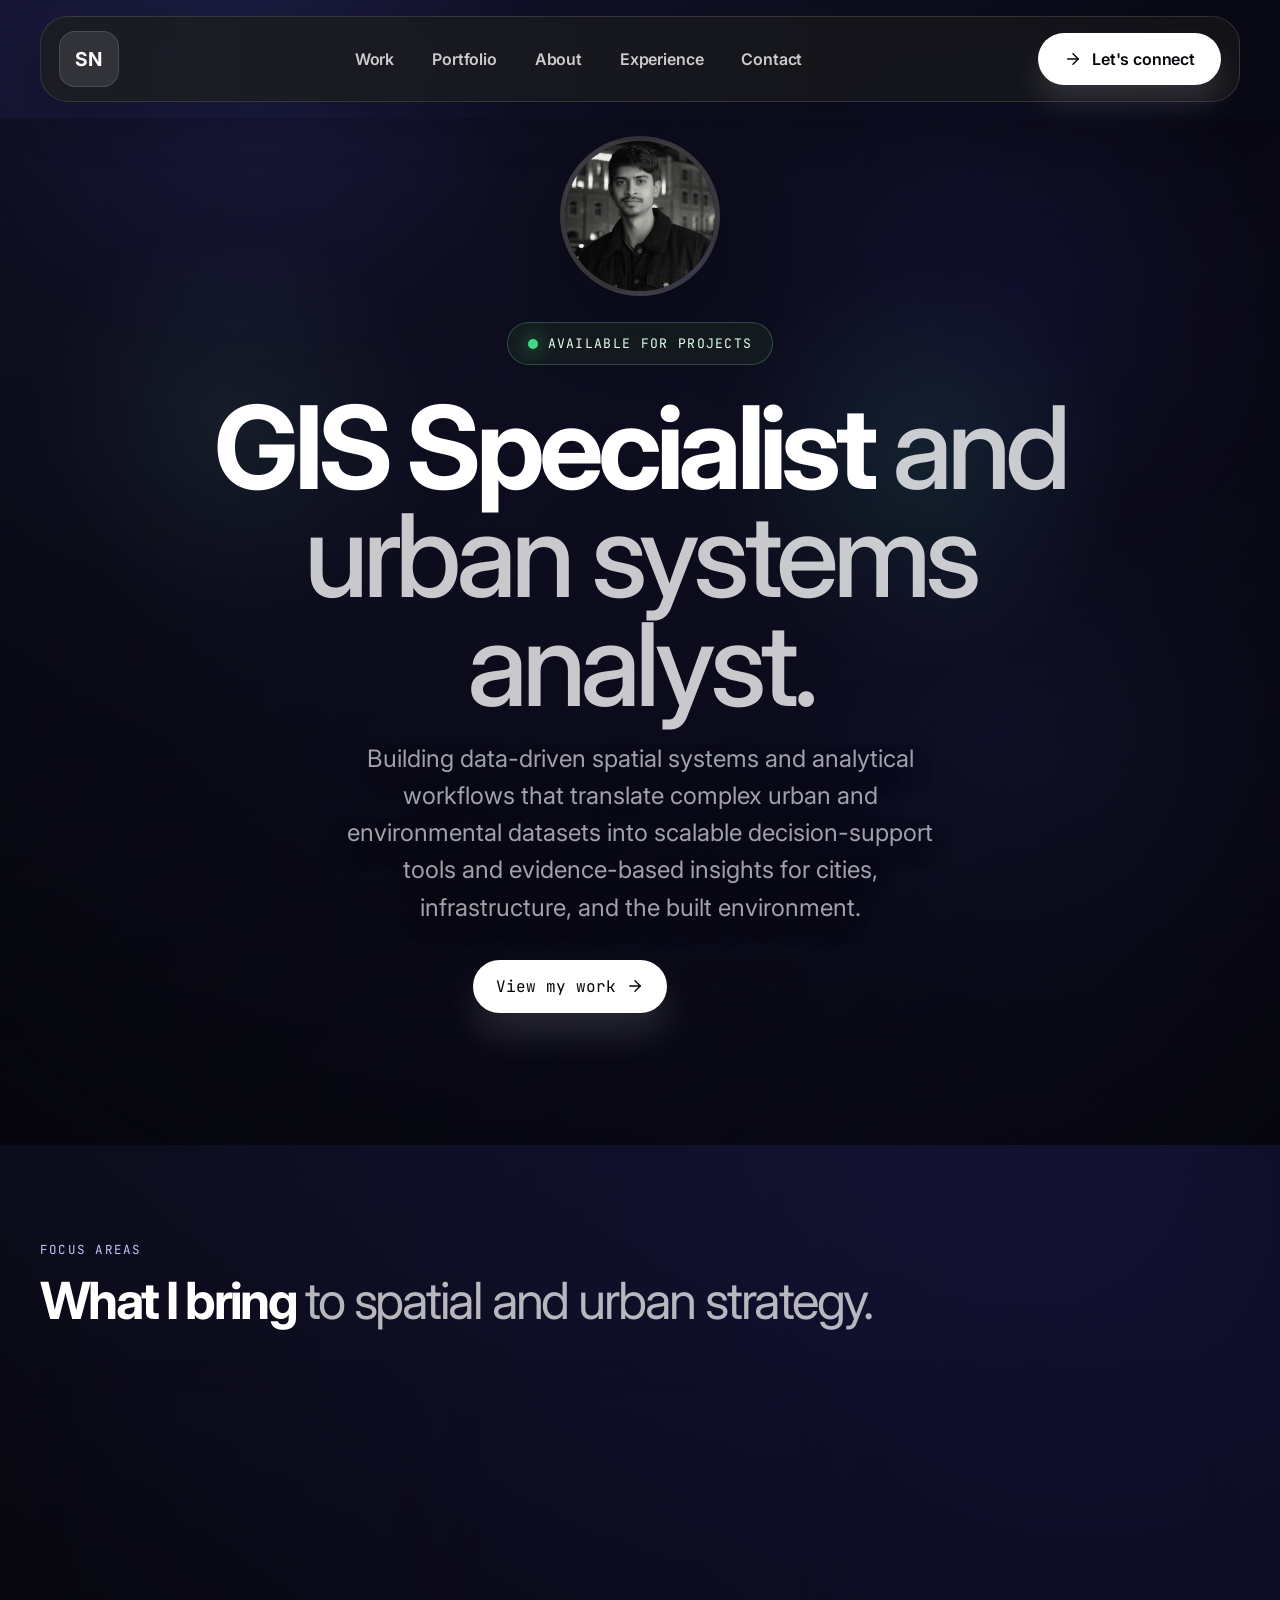
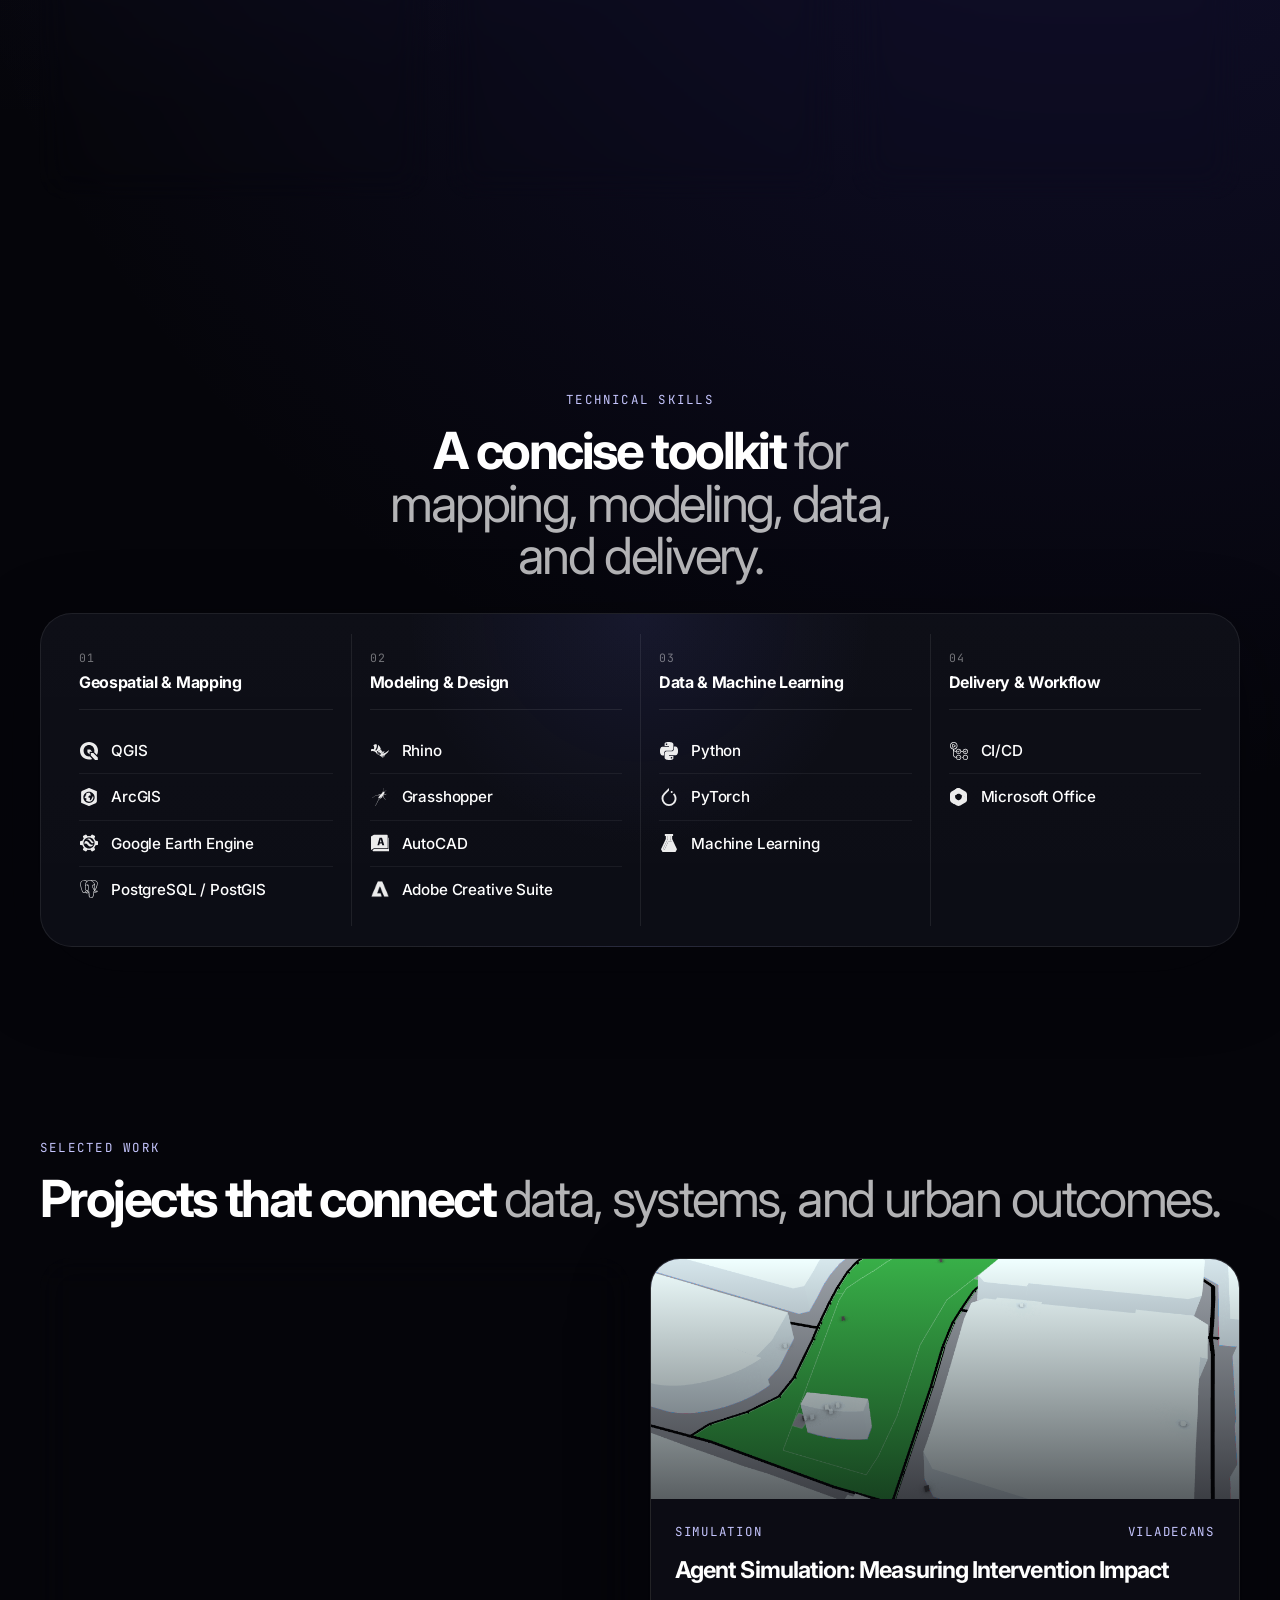
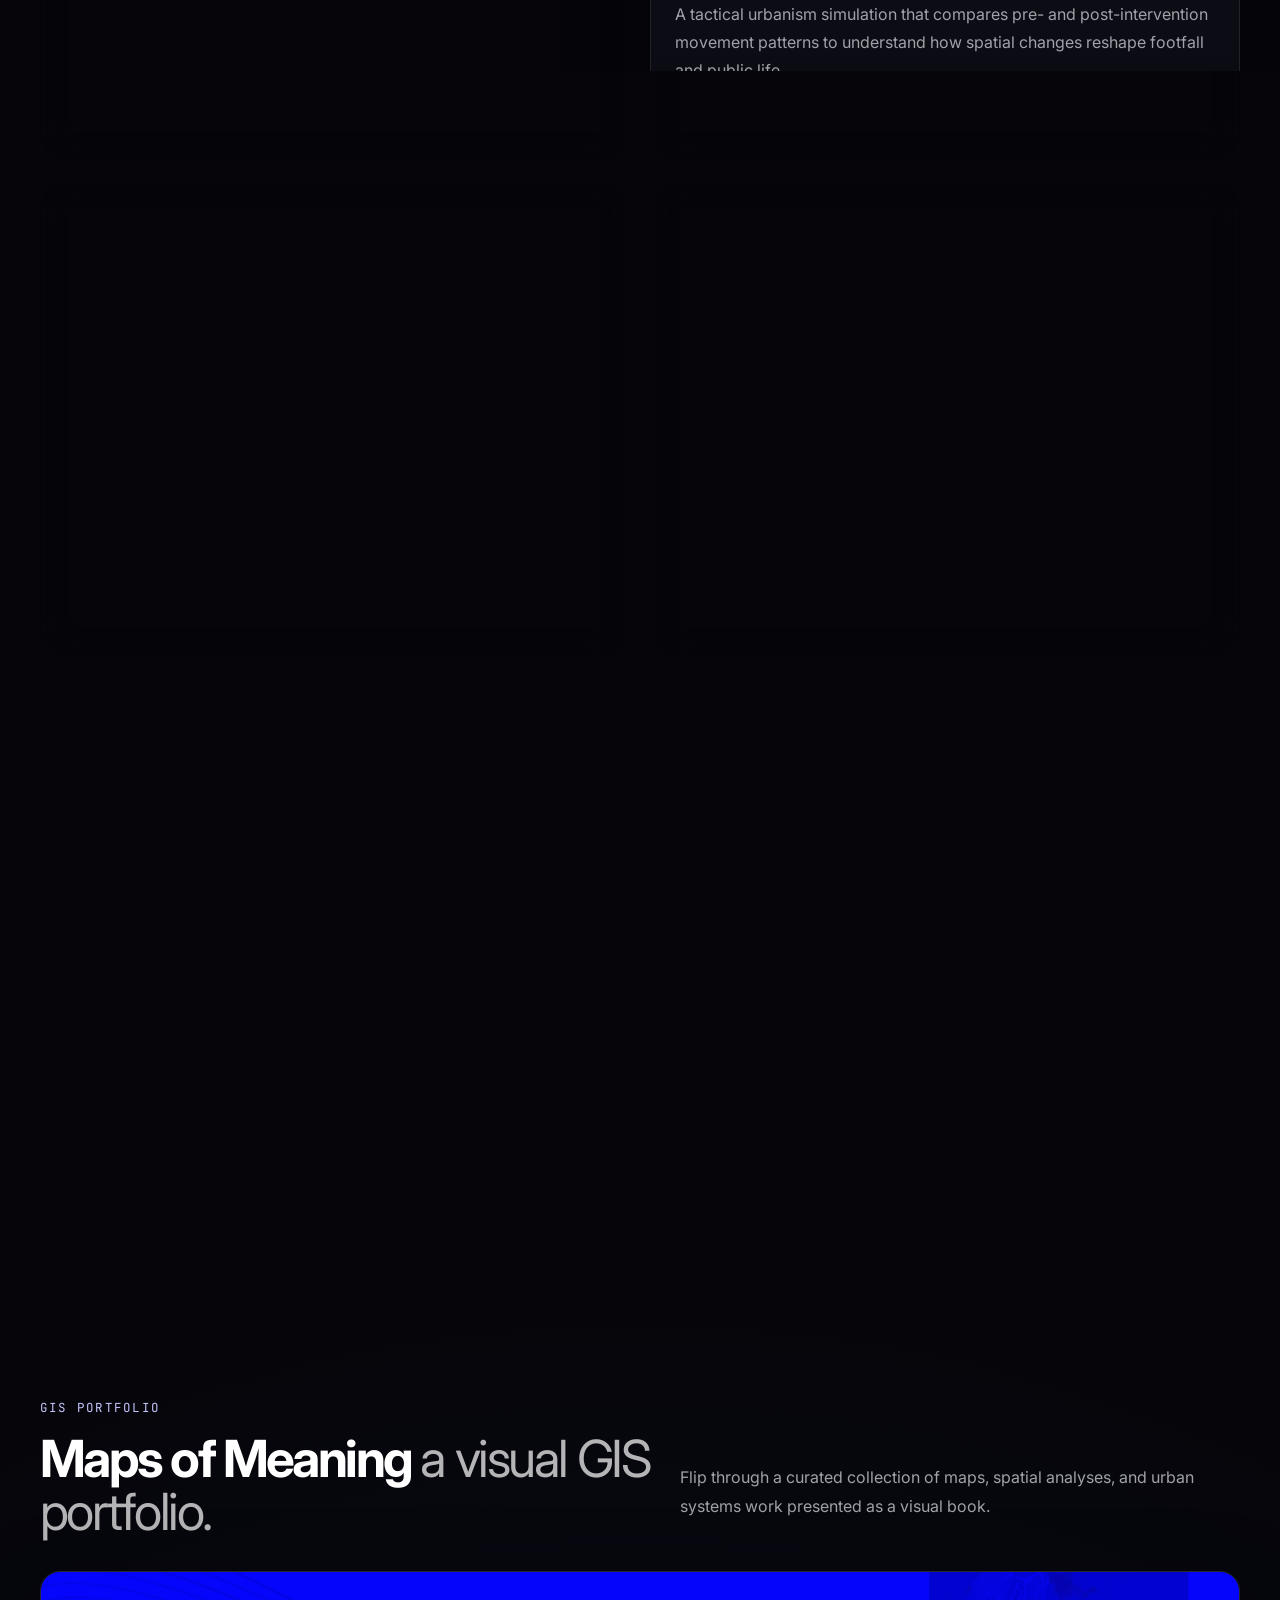
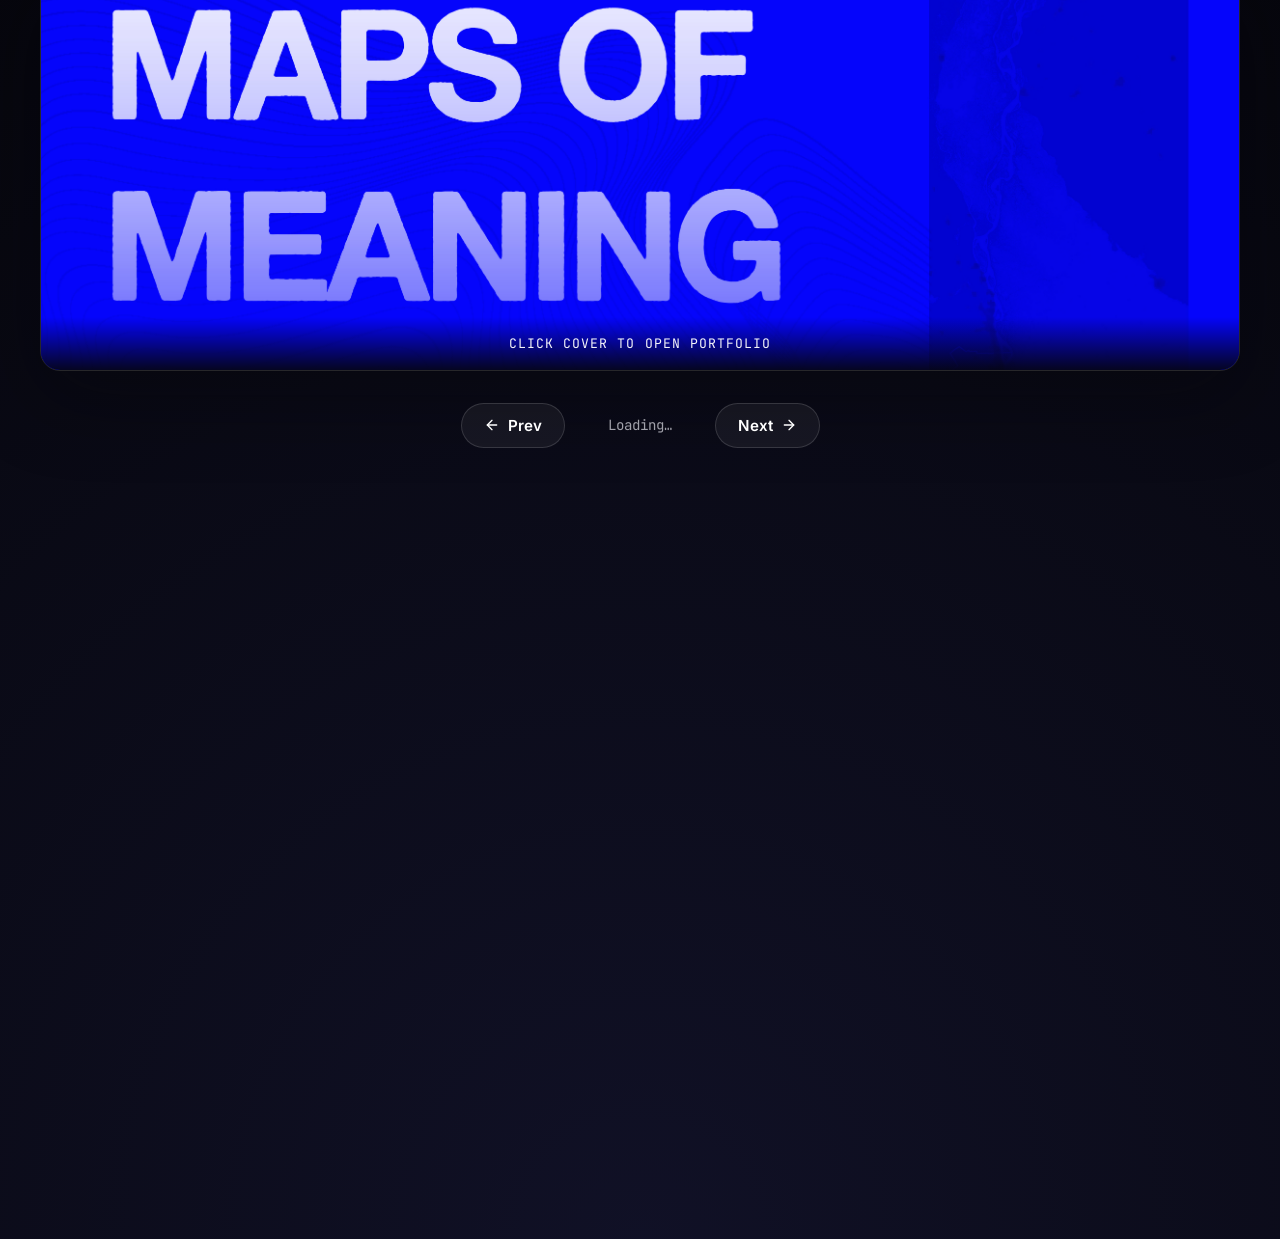
==== commit ece8df3e: "Remove hero stats section: 6 projects, 2 cities, 10 core areas" ====
--- a/index.html
+++ b/index.html
@@ -1972,8 +1972,8 @@
             <span class="muted">and urban systems analyst.</span>
           </h1>
           <p class="lede">
-            Working across geospatial analysis, climate resilience, and spatial strategy to turn complex
-            datasets into evidence-based decisions for cities, infrastructure, and the built environment.
+            Building data-driven spatial systems and analytical workflows that translate complex urban and environmental datasets 
+            into scalable decision-support tools and evidence-based insights for cities, infrastructure, and the built environment.
           </p>
 
           <div class="button-row">
@@ -1985,21 +1985,6 @@
               </svg>
             </a>
             <a class="button button-secondary" href="about.html">About me</a>
-          </div>
-
-          <div class="hero-stats">
-            <div class="hero-stat reveal delay-1">
-              <strong>6</strong>
-              <div class="hero-stat-label">Projects</div>
-            </div>
-            <div class="hero-stat reveal delay-2">
-              <strong>2</strong>
-              <div class="hero-stat-label">Cities</div>
-            </div>
-            <div class="hero-stat reveal delay-3">
-              <strong>10</strong>
-              <div class="hero-stat-label">Core areas</div>
-            </div>
           </div>
         </div>
       </div>
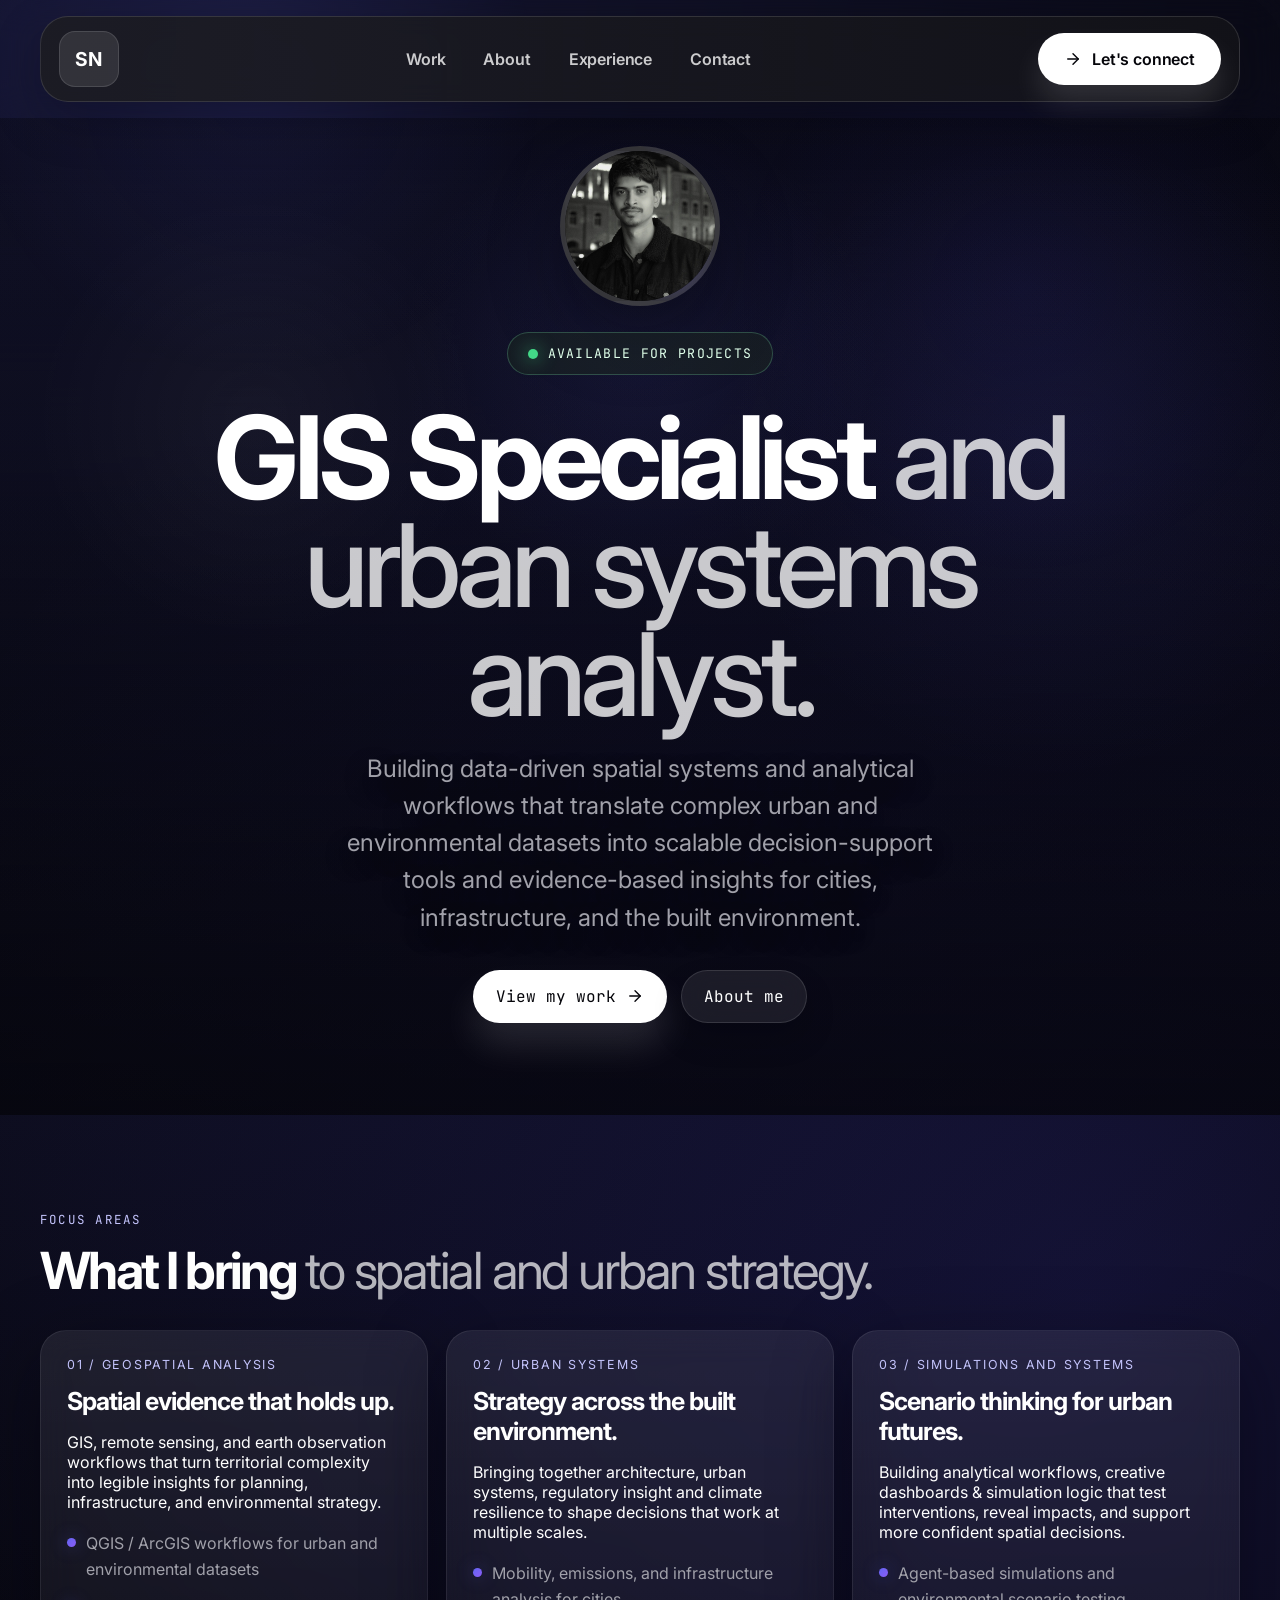
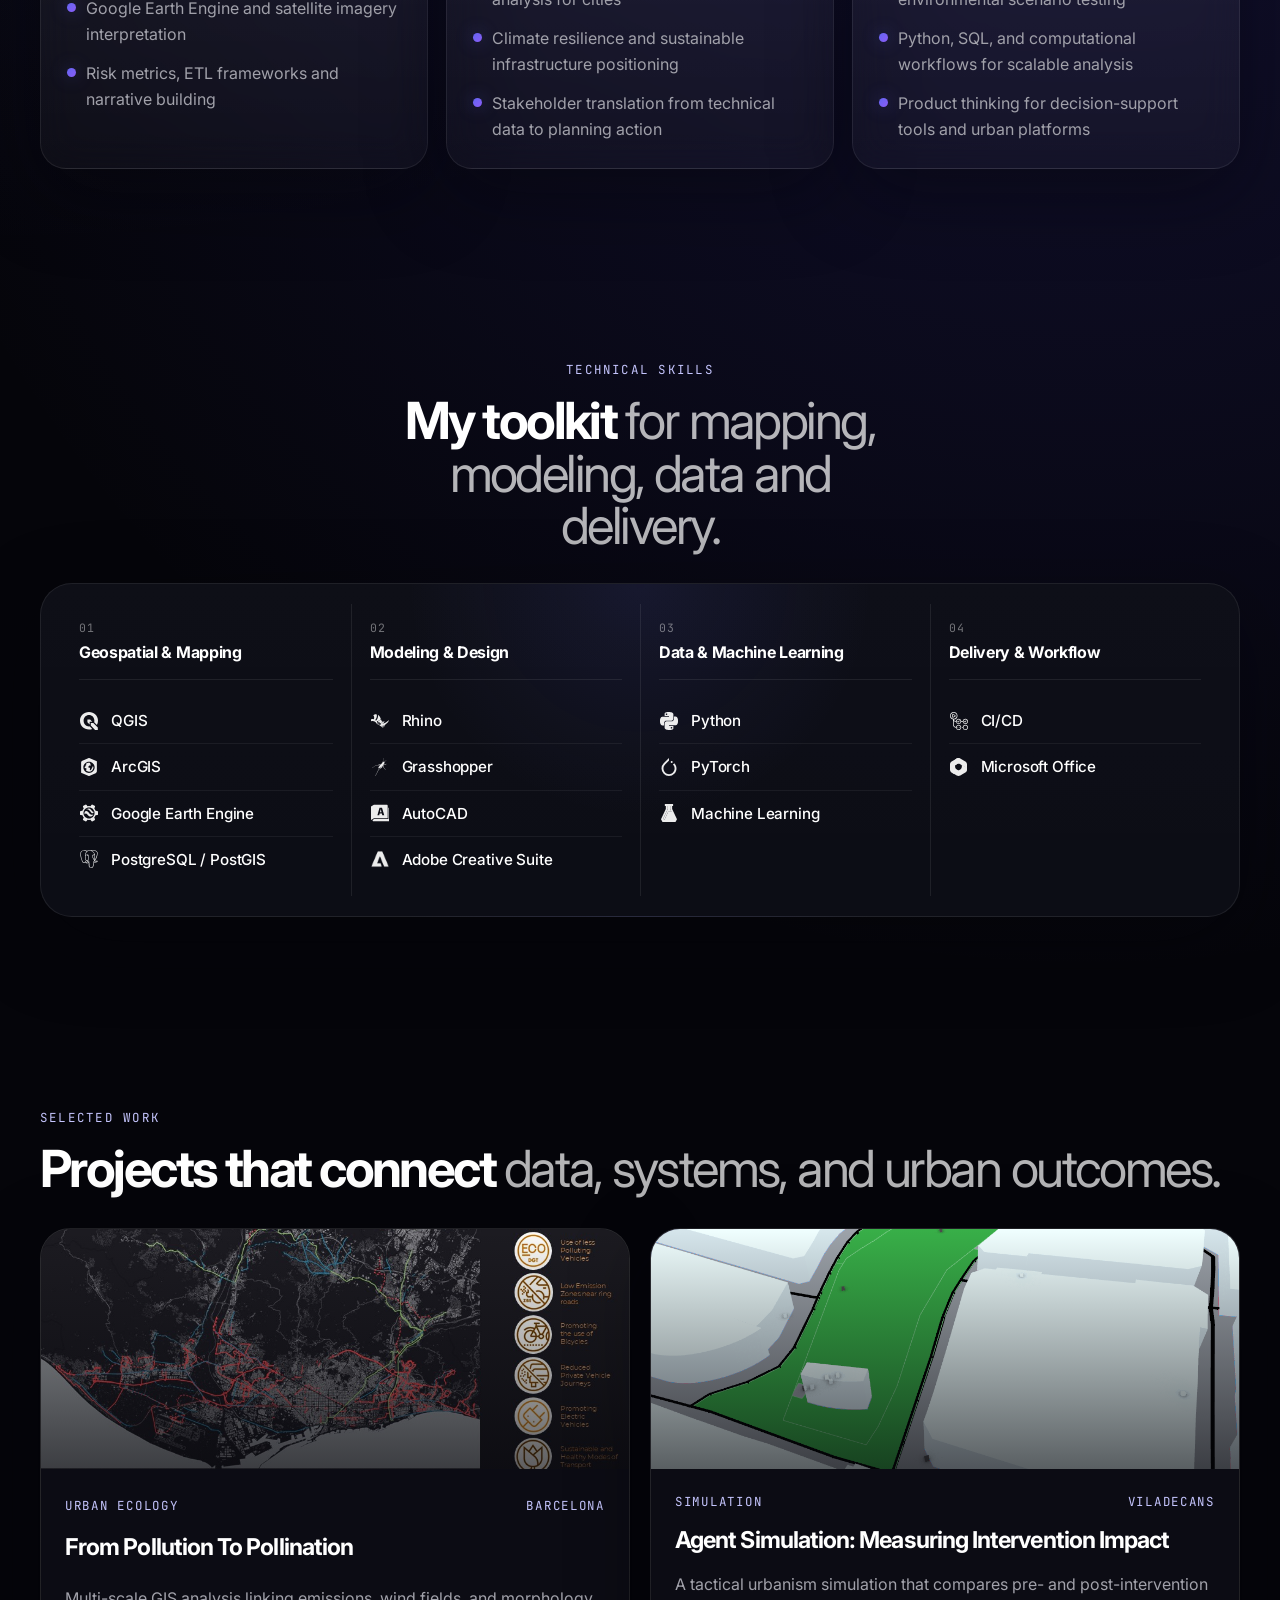
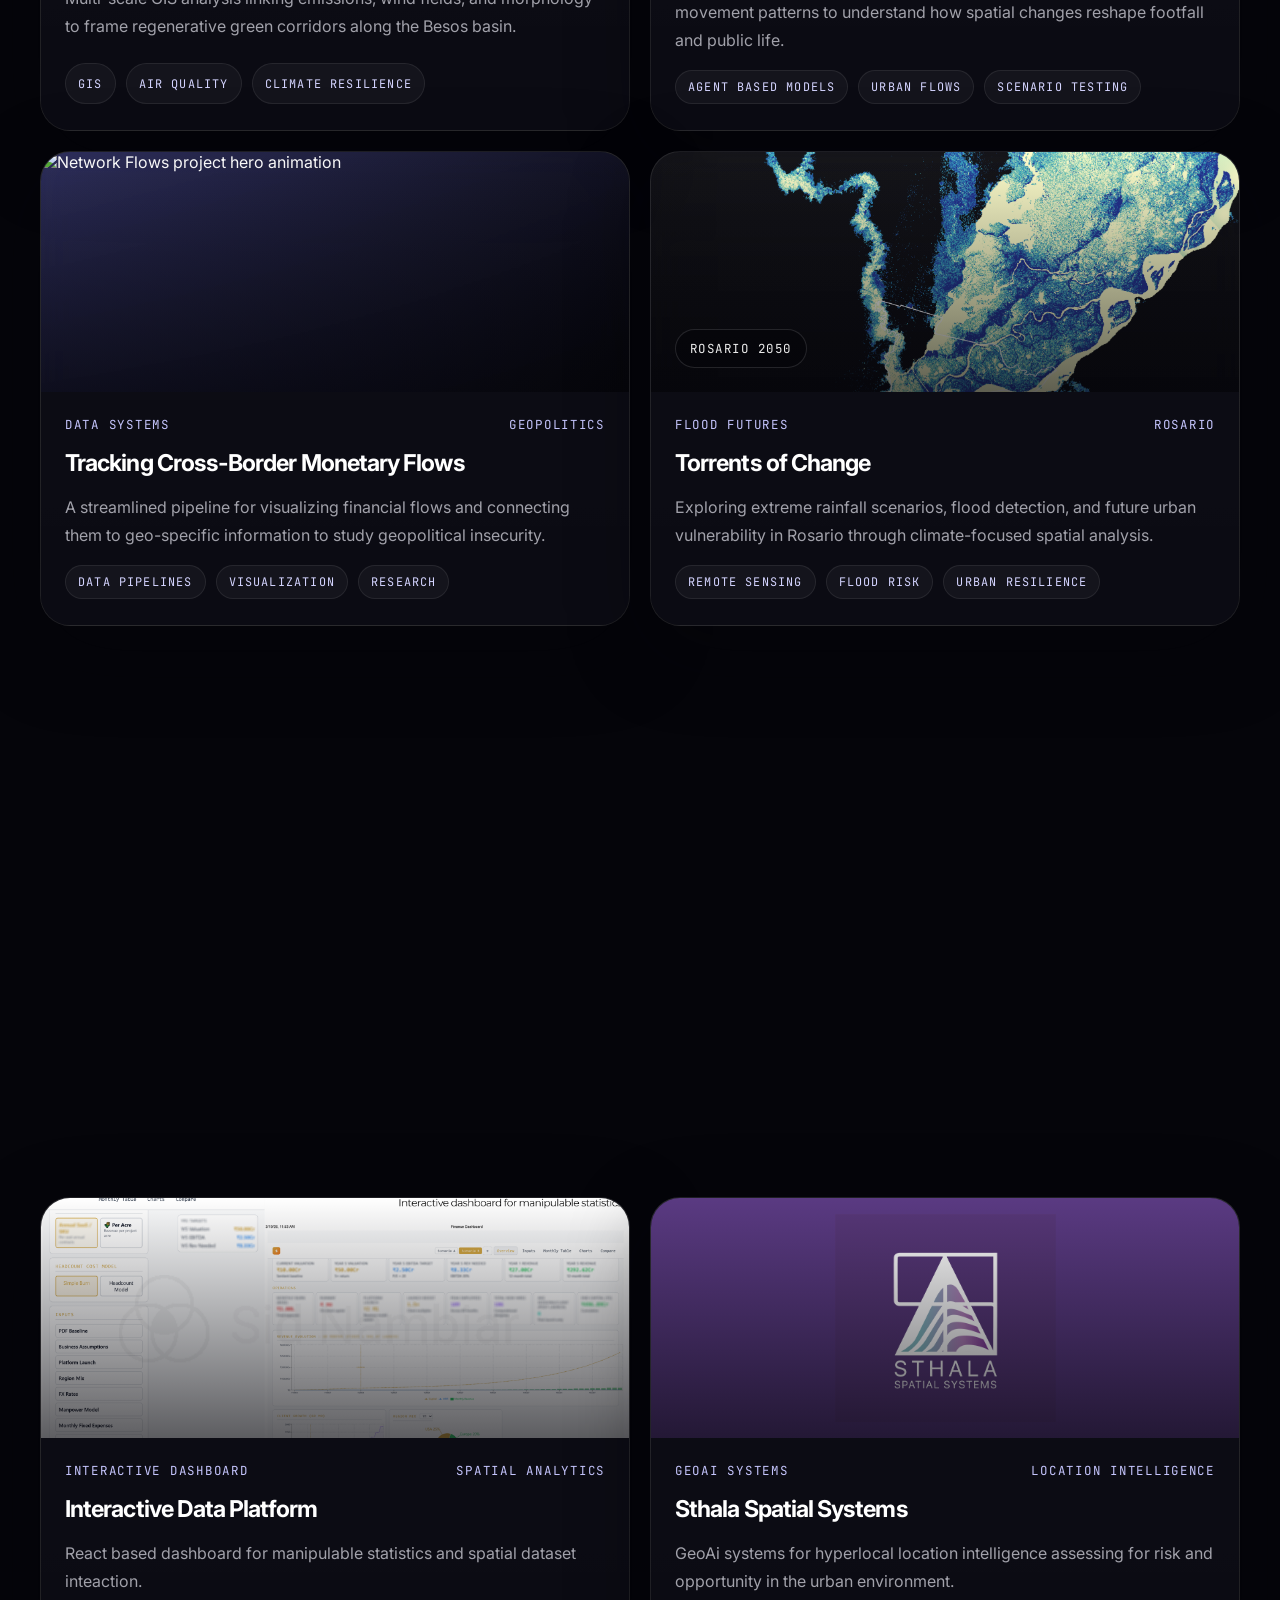
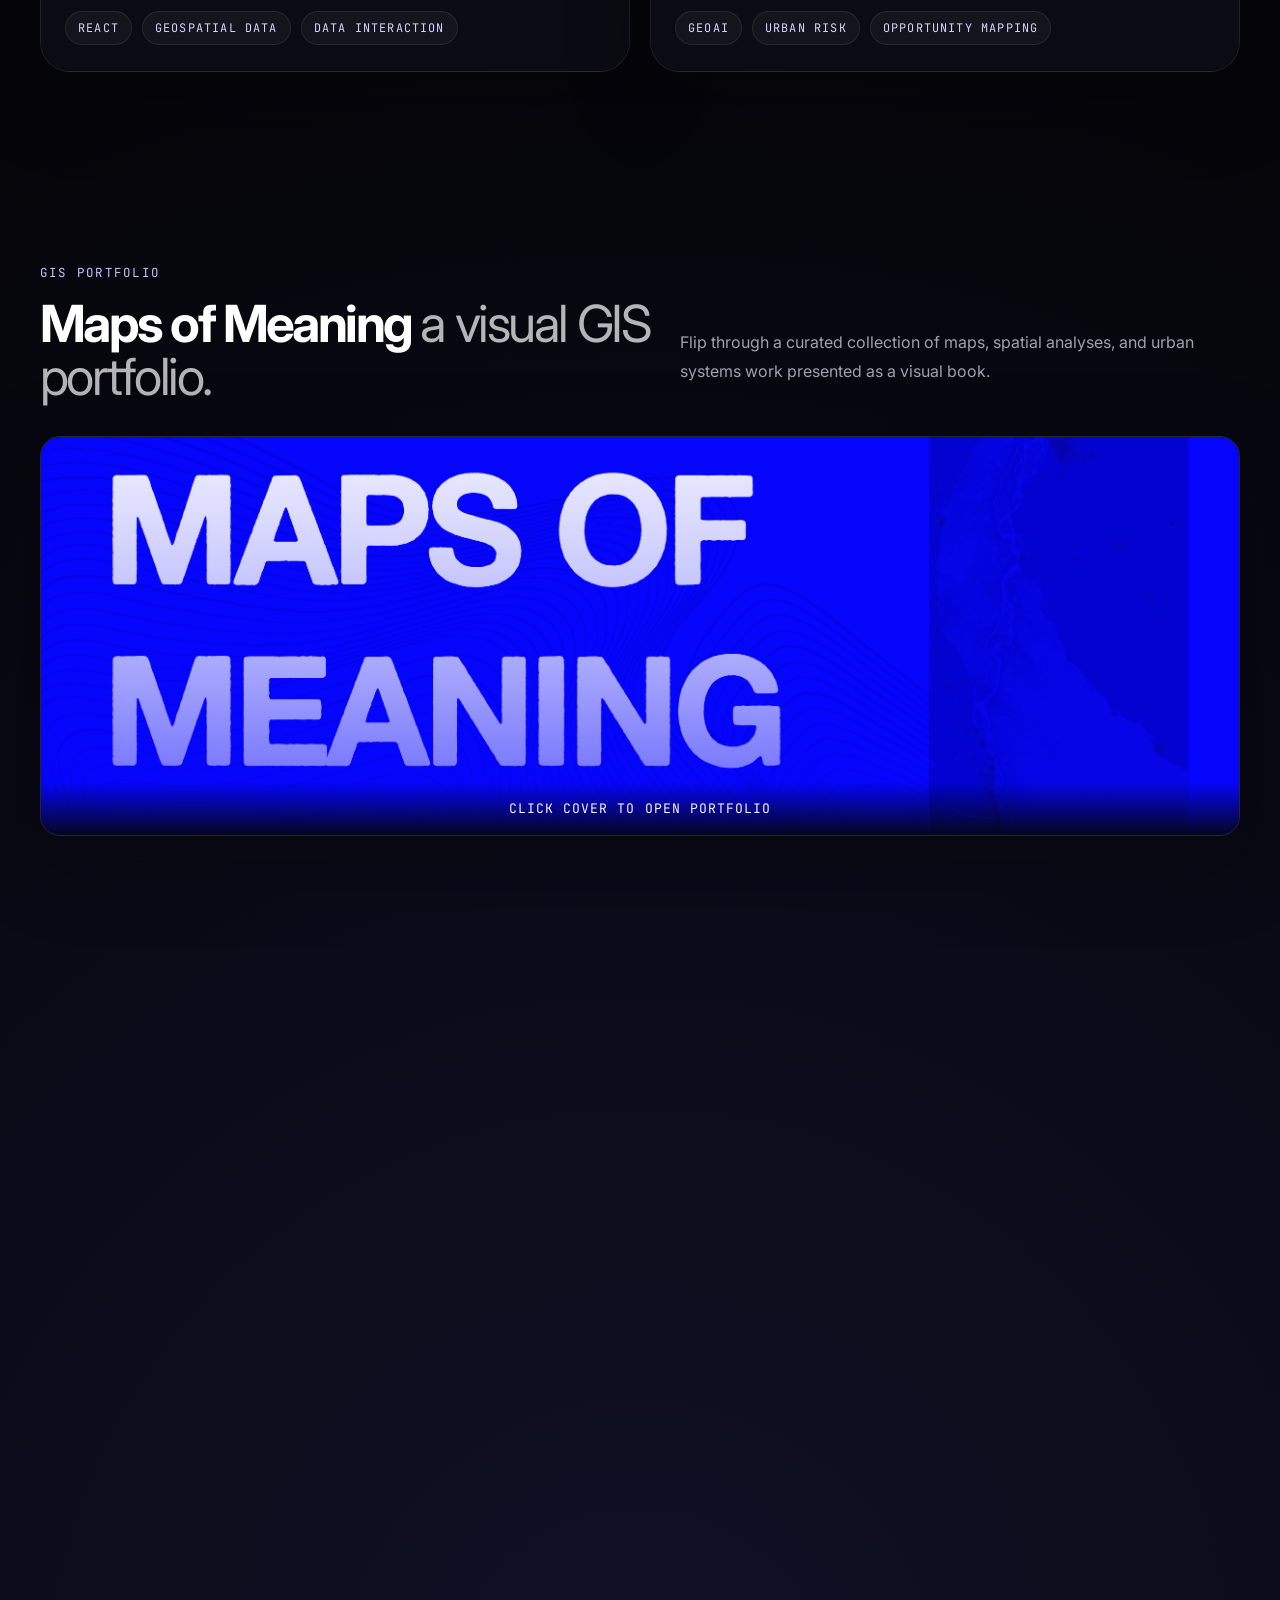
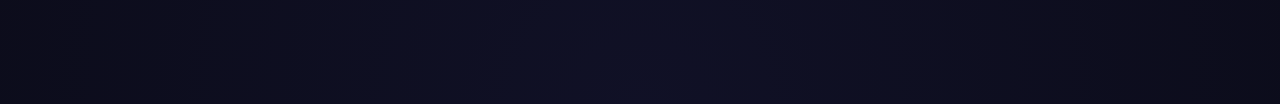
==== commit 33e39629: "Update site content" ====
--- a/index.html
+++ b/index.html
@@ -261,8 +261,15 @@
       position: relative;
       overflow: hidden;
       isolation: isolate;
-      padding-top: 18px;
-      padding-bottom: 76px;
+      display: flex;
+      align-items: center;
+      min-height: min(760px, calc(100vh - 112px));
+      padding-top: 28px;
+      padding-bottom: 36px;
+      text-align: center;
+      background:
+        radial-gradient(circle at 50% 24%, rgba(99, 102, 241, 0.12), transparent 24%),
+        linear-gradient(180deg, rgba(5, 5, 10, 0.22), rgba(5, 5, 10, 0.08) 32%, rgba(5, 5, 10, 0.54) 100%);
     }
 
     .hero-effects {
@@ -275,8 +282,8 @@
 
     .hero-effects-webgl {
       position: absolute;
-      inset: -6% -4% -8%;
-      opacity: 0.94;
+      inset: 0;
+      opacity: 0.96;
     }
 
     .hero-effects-webgl canvas {
@@ -294,17 +301,14 @@
 
     .hero-effects::before {
       background:
-        radial-gradient(circle at 18% 30%, rgba(138, 255, 200, 0.08), transparent 16%),
-        radial-gradient(circle at 72% 34%, rgba(95, 255, 204, 0.1), transparent 18%),
-        radial-gradient(circle at 80% 62%, rgba(99, 102, 241, 0.08), transparent 22%),
-        linear-gradient(180deg, rgba(5, 5, 10, 0.12), rgba(5, 5, 10, 0.42));
+        radial-gradient(circle at 20% 30%, rgba(255, 255, 255, 0.04), transparent 18%),
+        radial-gradient(circle at 82% 34%, rgba(99, 102, 241, 0.08), transparent 26%),
+        linear-gradient(180deg, rgba(5, 5, 10, 0.16), rgba(5, 5, 10, 0.44));
       z-index: 1;
     }
 
     .hero-effects::after {
-      background:
-        radial-gradient(circle at 50% 32%, transparent 0, transparent 44%, rgba(5, 5, 10, 0.22) 80%, rgba(5, 5, 10, 0.68) 100%),
-        linear-gradient(180deg, rgba(5, 5, 10, 0.04), rgba(5, 5, 10, 0.16) 30%, rgba(5, 5, 10, 0.4) 100%);
+      background: none;
       z-index: 2;
     }
 
@@ -1049,6 +1053,17 @@
 
     .project-media--torrents img {
       object-position: center 42%;
+    }
+
+    .project-media--sthala {
+      background: #5a3a82;
+    }
+
+    .project-media--sthala img {
+      object-fit: contain;
+      object-position: center;
+      padding: 16px;
+      background: #5a3a82;
     }
 
     .project-media--torrents::before {
@@ -1465,8 +1480,7 @@
       }
 
       .hero-effects-webgl {
-        inset: -10% -18% -12%;
-        opacity: 0.88;
+        opacity: 0.96;
       }
 
       .work-grid,
@@ -1919,7 +1933,6 @@
 
         <nav class="nav-links" aria-label="Primary">
           <a href="#work">Work</a>
-          <a href="#portfolio-book">Portfolio</a>
           <a href="about.html">About</a>
           <a href="about.html#experience">Experience</a>
           <a href="#contact">Contact</a>
@@ -1945,7 +1958,6 @@
 
       <div class="mobile-menu" id="mobileMenu">
         <a href="#work">Work</a>
-        <a href="#portfolio-book">Portfolio</a>
         <a href="about.html">About</a>
         <a href="about.html#experience">Experience</a>
         <a href="#contact">Contact</a>
@@ -2086,8 +2098,8 @@
         <div class="skills-header reveal">
           <div class="section-kicker">Technical skills</div>
           <h2 class="section-title">
-            A concise toolkit
-            <span>for mapping, modeling, data, and delivery.</span>
+            My toolkit
+            <span>for mapping, modeling, data and delivery.</span>
           </h2>
         </div>
 
@@ -2356,6 +2368,48 @@
               </div>
             </div>
           </a>
+
+          <a class="project-card reveal" href="posts/dashboards/index.html">
+            <div class="project-media">
+              <img src="posts/dashboards/Finance_Dashboard_Sample_1.png" alt="Interactive Data Platform dashboard sample" loading="lazy" />
+            </div>
+            <div class="project-body">
+              <div class="project-meta">
+                <span class="project-tag">Interactive dashboard</span>
+                <span class="project-tag">Spatial analytics</span>
+              </div>
+              <h3>Interactive Data Platform</h3>
+              <p>
+                React based dashboard for manipulable statistics and spatial dataset inteaction.
+              </p>
+              <div class="pill-row">
+                <span class="pill">React</span>
+                <span class="pill">Geospatial data</span>
+                <span class="pill">Data interaction</span>
+              </div>
+            </div>
+          </a>
+
+          <a class="project-card reveal" href="#">
+            <div class="project-media project-media--sthala">
+              <img src="posts/sthala/Sthala_PlainLogo_White.png" alt="Sthala Spatial Systems logo" loading="lazy" />
+            </div>
+            <div class="project-body">
+              <div class="project-meta">
+                <span class="project-tag">GeoAI systems</span>
+                <span class="project-tag">Location intelligence</span>
+              </div>
+              <h3>Sthala Spatial Systems</h3>
+              <p>
+                GeoAi systems for hyperlocal location intelligence assessing for risk and opportunity in the urban environment.
+              </p>
+              <div class="pill-row">
+                <span class="pill">GeoAI</span>
+                <span class="pill">Urban risk</span>
+                <span class="pill">Opportunity mapping</span>
+              </div>
+            </div>
+          </a>
         </div>
       </div>
     </section>
@@ -2508,260 +2562,212 @@
       let renderer;
       let scene;
       let camera;
-      let points;
-      let geometry;
       let material;
+      let mesh;
       let frameId = 0;
-      let isVisible = true;
       let disposed = false;
 
       const clock = new THREE.Clock();
-      const pointer = new THREE.Vector2();
-      const pointerTarget = new THREE.Vector2();
-      const viewport = new THREE.Vector2(1, 1);
-      const basePointer = new THREE.Vector2();
+      const resolution = new THREE.Vector2(1, 1);
+      const pointer = new THREE.Vector2(0.5, 0.5);
+      const pointerTarget = new THREE.Vector2(0.5, 0.5);
 
       const vertexShader = `
-        uniform float uTime;
-        uniform vec2 uPointer;
-        uniform vec2 uViewport;
-        uniform float uMotion;
-
-        attribute float aSeed;
-
-        varying float vAlpha;
-        varying float vGlow;
-        varying float vTint;
+        varying vec2 vUv;
 
         void main() {
-          vec3 pos = position;
-          float radial = length(pos.xy / (uViewport * 0.5));
-          float wave =
-            sin((pos.x * 0.035) + (uTime * 0.34) + aSeed * 6.28318) * 0.55 +
-            cos((pos.y * 0.03) - (uTime * 0.2) + aSeed * 3.14159) * 0.45;
-
-          pos.y += wave * 7.0 * (1.0 - smoothstep(0.22, 1.2, radial)) * uMotion;
-          pos.x += sin(uTime * 0.16 + aSeed * 10.0) * 4.0 * uMotion;
-
-          vec2 pointerDelta = pos.xy - uPointer;
-          vec2 pointerScale = vec2(uViewport.x * 0.18, uViewport.y * 0.24);
-          vec2 pointerNorm = pointerDelta / pointerScale;
-          float pointerField = exp(-dot(pointerNorm, pointerNorm));
-
-          pos.xy += normalize(pointerDelta + 0.0001) * pointerField * 18.0 * uMotion;
-
-          vGlow = pointerField;
-          vTint = smoothstep(0.98, 0.18, radial);
-          vAlpha = mix(0.08, 0.26, vTint) + pointerField * 0.16;
-
-          float sparkle = 0.72 + 0.28 * sin(uTime * 0.72 + aSeed * 14.0);
-          gl_PointSize = mix(3.0, 8.8, vTint) * sparkle;
-
-          vec4 mvPosition = modelViewMatrix * vec4(pos, 1.0);
-          gl_Position = projectionMatrix * mvPosition;
+          vUv = uv;
+          gl_Position = vec4(position, 1.0);
         }
       `;
 
       const fragmentShader = `
-        varying float vAlpha;
-        varying float vGlow;
-        varying float vTint;
+        precision highp float;
+
+        varying vec2 vUv;
+
+        uniform float uTime;
+        uniform vec2 uResolution;
+        uniform vec2 uPointer;
+        uniform float uMotion;
+
+        float hash(vec2 p) {
+          p = fract(p * vec2(123.34, 456.21));
+          p += dot(p, p + 45.32);
+          return fract(p.x * p.y);
+        }
+
+        float noise(vec2 p) {
+          vec2 i = floor(p);
+          vec2 f = fract(p);
+          vec2 u = f * f * (3.0 - 2.0 * f);
+
+          return mix(
+            mix(hash(i + vec2(0.0, 0.0)), hash(i + vec2(1.0, 0.0)), u.x),
+            mix(hash(i + vec2(0.0, 1.0)), hash(i + vec2(1.0, 1.0)), u.x),
+            u.y
+          );
+        }
+
+        float fbm(vec2 p) {
+          float value = 0.0;
+          float amplitude = 0.5;
+          for (int i = 0; i < 5; i++) {
+            value += amplitude * noise(p);
+            p = p * 2.02 + vec2(3.7, 5.1);
+            amplitude *= 0.52;
+          }
+          return value;
+        }
 
         void main() {
-          vec2 centered = abs(gl_PointCoord - 0.5);
-          float edge = max(centered.x, centered.y);
-          float square = 1.0 - smoothstep(0.32, 0.5, edge);
-          float inner = 1.0 - smoothstep(0.06, 0.24, edge);
-
-          vec3 base = mix(vec3(0.26, 0.27, 0.34), vec3(0.62, 0.65, 0.78), vTint * 0.68);
-          vec3 accent = vec3(0.18, 0.86, 0.72);
-          vec3 color = mix(base, accent, vGlow * 0.78);
-          color += accent * inner * vGlow * 0.22;
-
-          float alpha = square * vAlpha;
-          if (alpha < 0.01) discard;
+          vec2 uv = vUv;
+          vec2 centered = uv - 0.5;
+          centered.x *= uResolution.x / max(uResolution.y, 1.0);
+
+          vec2 pointerCentered = uPointer - 0.5;
+          pointerCentered.x *= uResolution.x / max(uResolution.y, 1.0);
+
+          vec2 flow = centered * 3.1;
+          flow += vec2(uTime * 0.055, -uTime * 0.04) * uMotion;
+
+          float terrainA = fbm(flow + vec2(0.0, uTime * 0.03 * uMotion));
+          float terrainB = fbm(flow * 1.9 - vec2(uTime * 0.028 * uMotion, -uTime * 0.016 * uMotion));
+          float terrain = mix(terrainA, terrainB, 0.34);
+
+          float pointerField = exp(-length(centered - pointerCentered * 0.68) * 5.5);
+          terrain += pointerField * 0.075 * uMotion;
+
+          float contour = abs(fract(terrain * 15.5) - 0.5);
+          float fineLines = smoothstep(0.18, 0.01, contour);
+
+          float majorContour = abs(fract(terrain * 5.4 + 0.1) - 0.5);
+          float majorLines = smoothstep(0.24, 0.015, majorContour) * 0.55;
+
+          float bloom =
+            smoothstep(0.09, 0.0, abs(terrain - 0.34)) * 0.36 +
+            smoothstep(0.07, 0.0, abs(terrain - 0.57)) * 0.52;
+          bloom *= 0.5 + 0.5 * fbm(flow * 1.4 + 12.0);
+          bloom += pointerField * 0.32;
+
+          float vignette = smoothstep(1.15, 0.12, length(centered));
+
+          vec3 lineColor = vec3(1.0);
+          vec3 glowColor = vec3(0.78, 0.79, 1.0);
+          vec3 accent = vec3(0.388, 0.396, 0.945);
+
+          float lineIntensity = fineLines * 0.28 + majorLines * 0.60;
+          float bloomVal = bloom * 0.30;
+          float accentVal = pointerField * 0.10;
+
+          vec3 color = lineColor * lineIntensity
+                     + glowColor * bloomVal
+                     + accent * accentVal;
+          color *= vignette;
+
+          float alpha = clamp(lineIntensity + bloomVal * 0.55 + accentVal, 0.0, 1.0);
+          alpha *= vignette;
 
           gl_FragColor = vec4(color, alpha);
         }
       `;
 
-      function buildGrid(width, height) {
-        const columns = Math.max(36, Math.min(72, Math.floor(width / 20)));
-        const rows = Math.max(20, Math.min(40, Math.floor(height / 20)));
-        const count = columns * rows;
-
-        const positions = new Float32Array(count * 3);
-        const seeds = new Float32Array(count);
-
-        const stepX = width / Math.max(columns - 1, 1);
-        const stepY = height / Math.max(rows - 1, 1);
-
-        let ptr = 0;
-        for (let y = 0; y < rows; y += 1) {
-          for (let x = 0; x < columns; x += 1) {
-            positions[ptr * 3] = x * stepX - width / 2;
-            positions[ptr * 3 + 1] = y * stepY - height / 2;
-            positions[ptr * 3 + 2] = 0;
-            seeds[ptr] = Math.random();
-            ptr += 1;
-          }
-        }
-
-        if (geometry) {
-          geometry.dispose();
-        }
-
-        geometry = new THREE.BufferGeometry();
-        geometry.setAttribute("position", new THREE.BufferAttribute(positions, 3));
-        geometry.setAttribute("aSeed", new THREE.BufferAttribute(seeds, 1));
-
-        if (points) {
-          scene.remove(points);
-        }
-
-        points = new THREE.Points(geometry, material);
-        scene.add(points);
-      }
-
-      function setHeroSize() {
-        const bounds = heroElement.getBoundingClientRect();
-        const width = Math.max(1, Math.floor(bounds.width));
-        const height = Math.max(1, Math.floor(bounds.height));
-
-        viewport.set(width, height);
-
-        renderer.setSize(width, height, false);
-        renderer.setPixelRatio(Math.min(window.devicePixelRatio || 1, 1.5));
-
-        camera.left = -width / 2;
-        camera.right = width / 2;
-        camera.top = height / 2;
-        camera.bottom = -height / 2;
-        camera.near = -100;
-        camera.far = 100;
-        camera.position.z = 10;
-        camera.updateProjectionMatrix();
-
-        material.uniforms.uViewport.value.set(width, height);
-        buildGrid(width * 1.08, height * 1.08);
-
-        basePointer.set(-width * 0.16, height * 0.02);
-        pointer.copy(basePointer);
-        pointerTarget.copy(basePointer);
-      }
-
-      function renderFrame() {
-        if (disposed || !isVisible) {
-          frameId = 0;
+      function resize() {
+        const width = heroElement.clientWidth;
+        const height = heroElement.clientHeight;
+
+        if (!width || !height || !renderer || !material) {
           return;
         }
 
-        frameId = window.requestAnimationFrame(renderFrame);
-
-        const elapsed = clock.getElapsedTime();
-        pointer.lerp(pointerTarget, 0.045);
-
-        material.uniforms.uTime.value = elapsed;
-        material.uniforms.uPointer.value.copy(pointer);
-        renderer.render(scene, camera);
-      }
-
-      function startRendering() {
-        if (!frameId && !disposed) {
-          clock.start();
-          renderFrame();
+        resolution.set(width, height);
+        renderer.setSize(width, height, false);
+        material.uniforms.uResolution.value.copy(resolution);
+      }
+
+      function dispose() {
+        disposed = true;
+        if (frameId) {
+          cancelAnimationFrame(frameId);
         }
-      }
-
-      function stopRendering() {
-        if (frameId) {
-          window.cancelAnimationFrame(frameId);
-          frameId = 0;
+        window.removeEventListener("resize", resize);
+        heroElement.removeEventListener("pointermove", onPointerMove);
+        heroElement.removeEventListener("pointerleave", onPointerLeave);
+        if (renderer) {
+          renderer.dispose();
         }
-      }
-
-      renderer = new THREE.WebGLRenderer({
-        alpha: true,
-        antialias: false,
-        powerPreference: "high-performance",
-      });
-      renderer.setClearColor(0x000000, 0);
-      heroWebglMount.appendChild(renderer.domElement);
-
-      scene = new THREE.Scene();
-      camera = new THREE.OrthographicCamera();
-      material = new THREE.ShaderMaterial({
-        vertexShader,
-        fragmentShader,
-        transparent: true,
-        depthWrite: false,
-        uniforms: {
-          uTime: { value: 0 },
-          uPointer: { value: pointer.clone() },
-          uViewport: { value: viewport.clone() },
-          uMotion: { value: 1 },
-        },
-      });
-
-      setHeroSize();
-
-      const heroObserver = new IntersectionObserver(
-        (entries) => {
-          entries.forEach((entry) => {
-            isVisible = entry.isIntersecting;
-            if (isVisible) {
-              startRendering();
-            } else {
-              stopRendering();
-            }
-          });
-        },
-        { threshold: 0.08 }
-      );
-      heroObserver.observe(heroElement);
-
-      function handlePointerMove(event) {
+        if (material) {
+          material.dispose();
+        }
+        if (mesh) {
+          mesh.geometry.dispose();
+        }
+      }
+
+      function onPointerMove(event) {
         const bounds = heroElement.getBoundingClientRect();
-        const localX = event.clientX - bounds.left;
-        const localY = event.clientY - bounds.top;
-        pointerTarget.set(localX - bounds.width / 2, bounds.height / 2 - localY);
-      }
-
-      function handlePointerLeave() {
-        pointerTarget.copy(basePointer);
-      }
-
-      function handleVisibility() {
-        if (document.hidden) {
-          stopRendering();
-        } else if (isVisible) {
-          startRendering();
+        pointerTarget.set(
+          (event.clientX - bounds.left) / bounds.width,
+          1 - (event.clientY - bounds.top) / bounds.height
+        );
+      }
+
+      function onPointerLeave() {
+        pointerTarget.set(0.5, 0.5);
+      }
+
+      try {
+        renderer = new THREE.WebGLRenderer({ antialias: true, alpha: true });
+        renderer.setPixelRatio(Math.min(window.devicePixelRatio, 1.8));
+
+        scene = new THREE.Scene();
+        camera = new THREE.OrthographicCamera(-1, 1, 1, -1, 0, 1);
+
+        material = new THREE.ShaderMaterial({
+          transparent: true,
+          depthWrite: false,
+          uniforms: {
+            uTime: { value: 0 },
+            uResolution: { value: resolution.clone() },
+            uPointer: { value: pointer.clone() },
+            uMotion: { value: 1 }
+          },
+          vertexShader,
+          fragmentShader
+        });
+
+        mesh = new THREE.Mesh(new THREE.PlaneGeometry(2, 2), material);
+        scene.add(mesh);
+
+        heroWebglMount.appendChild(renderer.domElement);
+        resize();
+
+        heroElement.addEventListener("pointermove", onPointerMove);
+        heroElement.addEventListener("pointerleave", onPointerLeave);
+        window.addEventListener("resize", resize);
+
+        function animate() {
+          if (disposed) {
+            return;
+          }
+
+          const elapsed = clock.getElapsedTime();
+          pointer.lerp(pointerTarget, 0.05);
+
+          material.uniforms.uTime.value = elapsed;
+          material.uniforms.uPointer.value.copy(pointer);
+          material.uniforms.uMotion.value = 1.0;
+
+          renderer.render(scene, camera);
+          frameId = requestAnimationFrame(animate);
         }
-      }
-
-      function handleResize() {
-        setHeroSize();
-      }
-
-      heroElement.addEventListener("pointermove", handlePointerMove, { passive: true });
-      heroElement.addEventListener("pointerleave", handlePointerLeave, { passive: true });
-      window.addEventListener("resize", handleResize);
-      document.addEventListener("visibilitychange", handleVisibility);
-
-      startRendering();
-
-      window.addEventListener("beforeunload", () => {
-        disposed = true;
-        stopRendering();
-        heroObserver.disconnect();
-        heroElement.removeEventListener("pointermove", handlePointerMove);
-        heroElement.removeEventListener("pointerleave", handlePointerLeave);
-        window.removeEventListener("resize", handleResize);
-        document.removeEventListener("visibilitychange", handleVisibility);
-        if (geometry) geometry.dispose();
-        if (material) material.dispose();
-        if (renderer) renderer.dispose();
-      });
+
+        animate();
+        window.addEventListener("beforeunload", dispose, { once: true });
+      } catch (error) {
+        dispose();
+        console.error("Homepage hero contour background failed to initialize.", error);
+      }
     }
   </script>
 
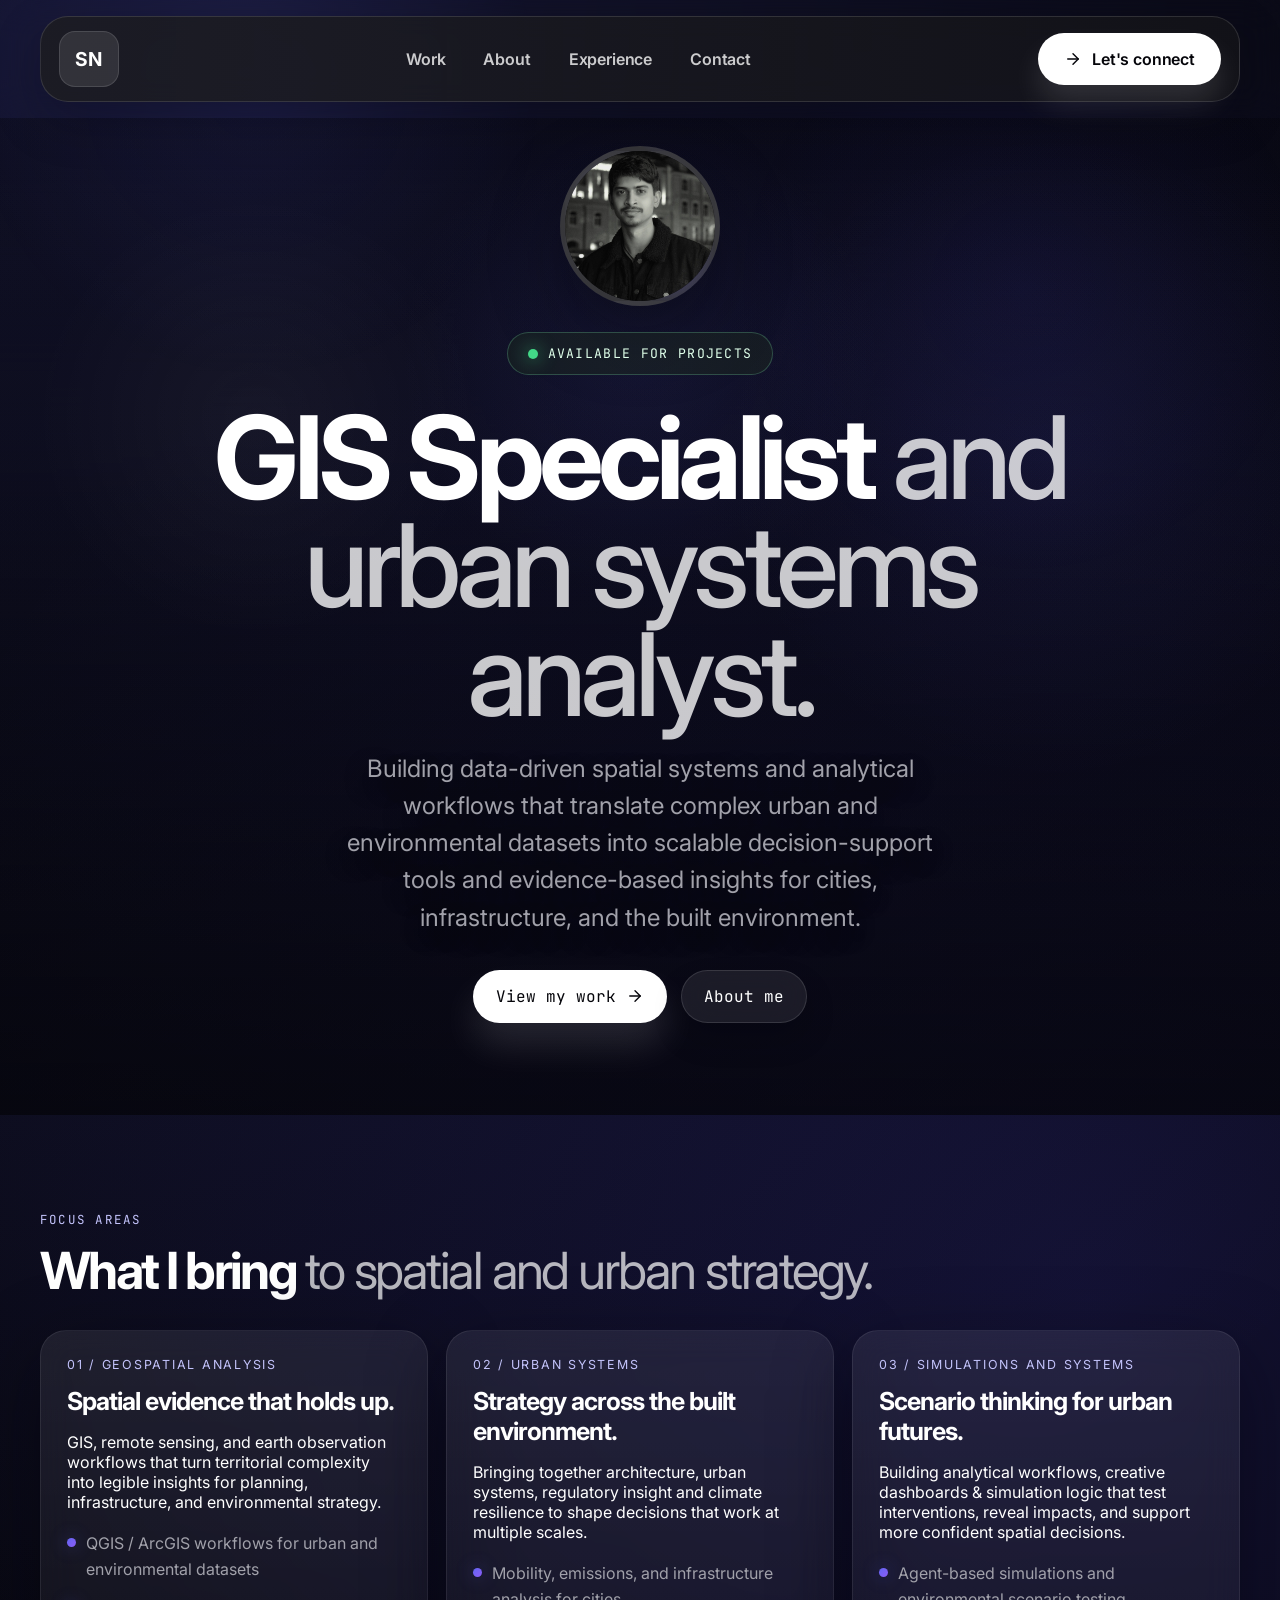
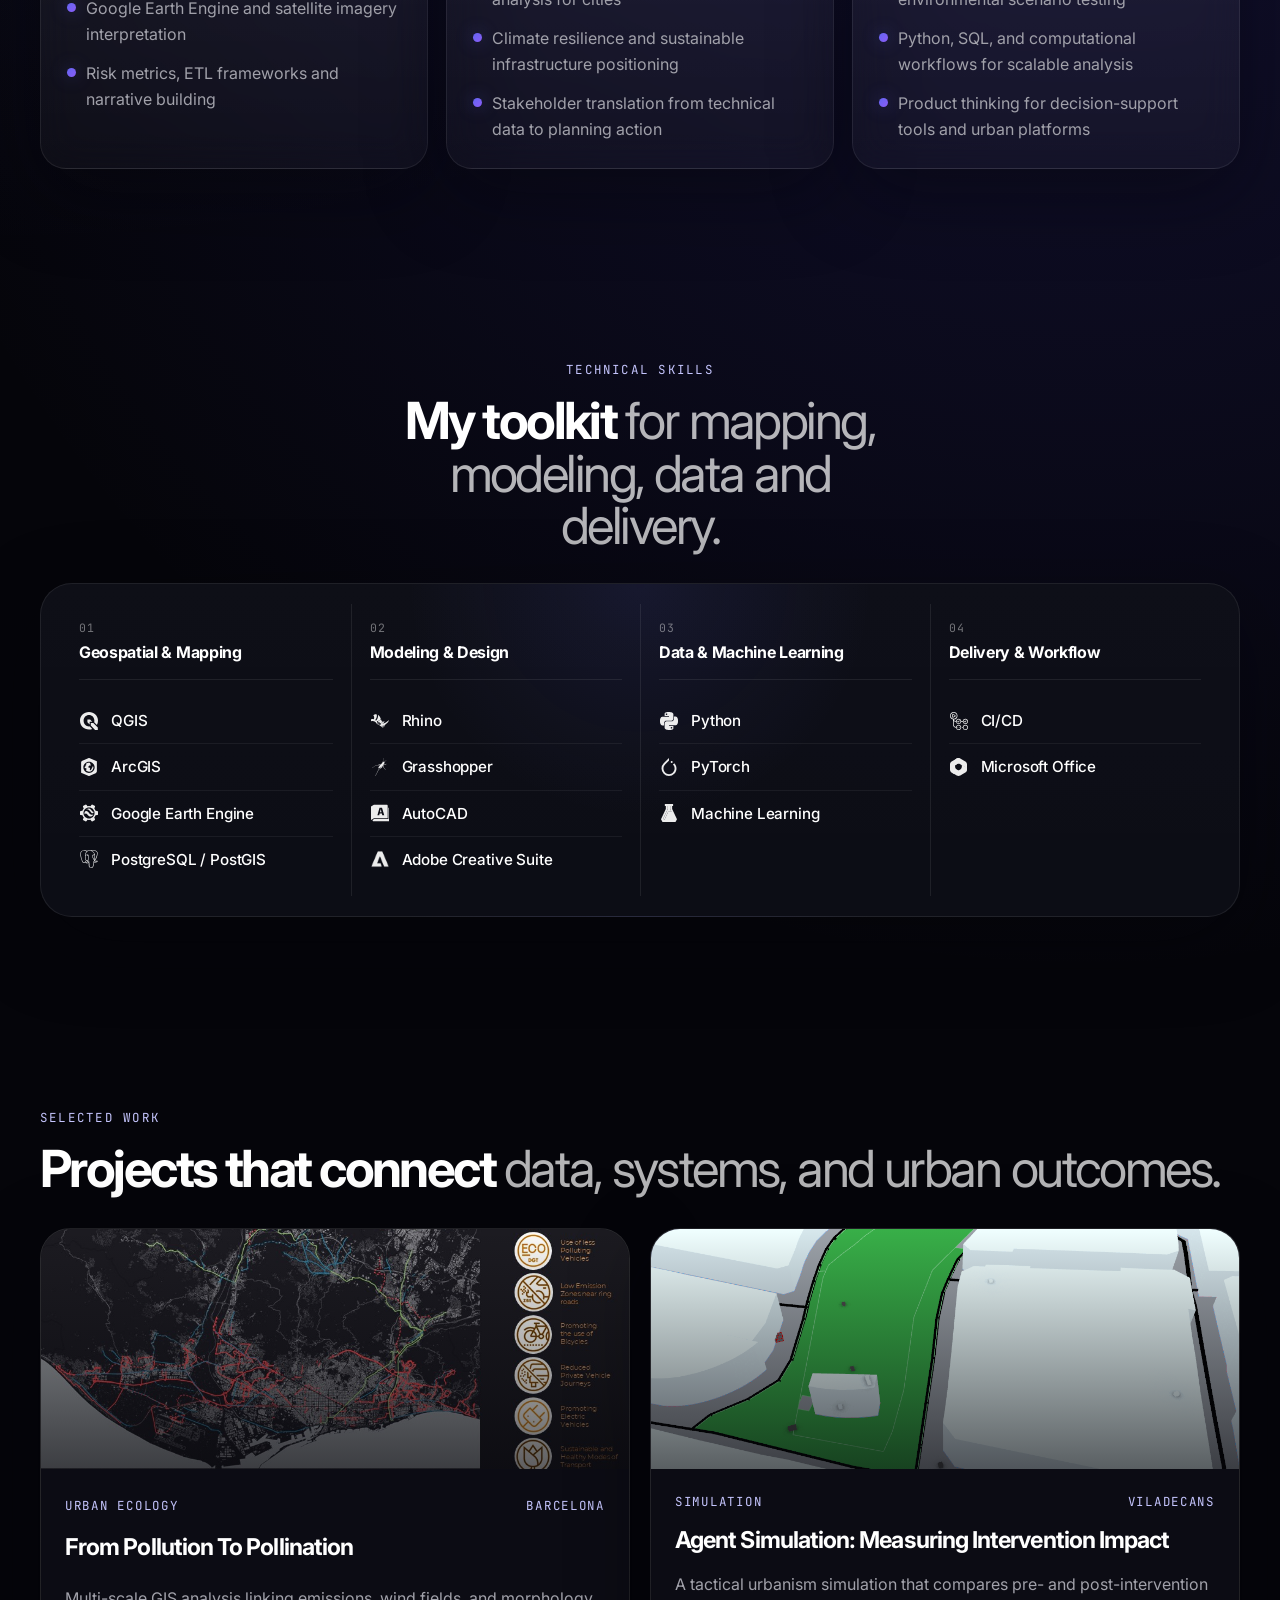
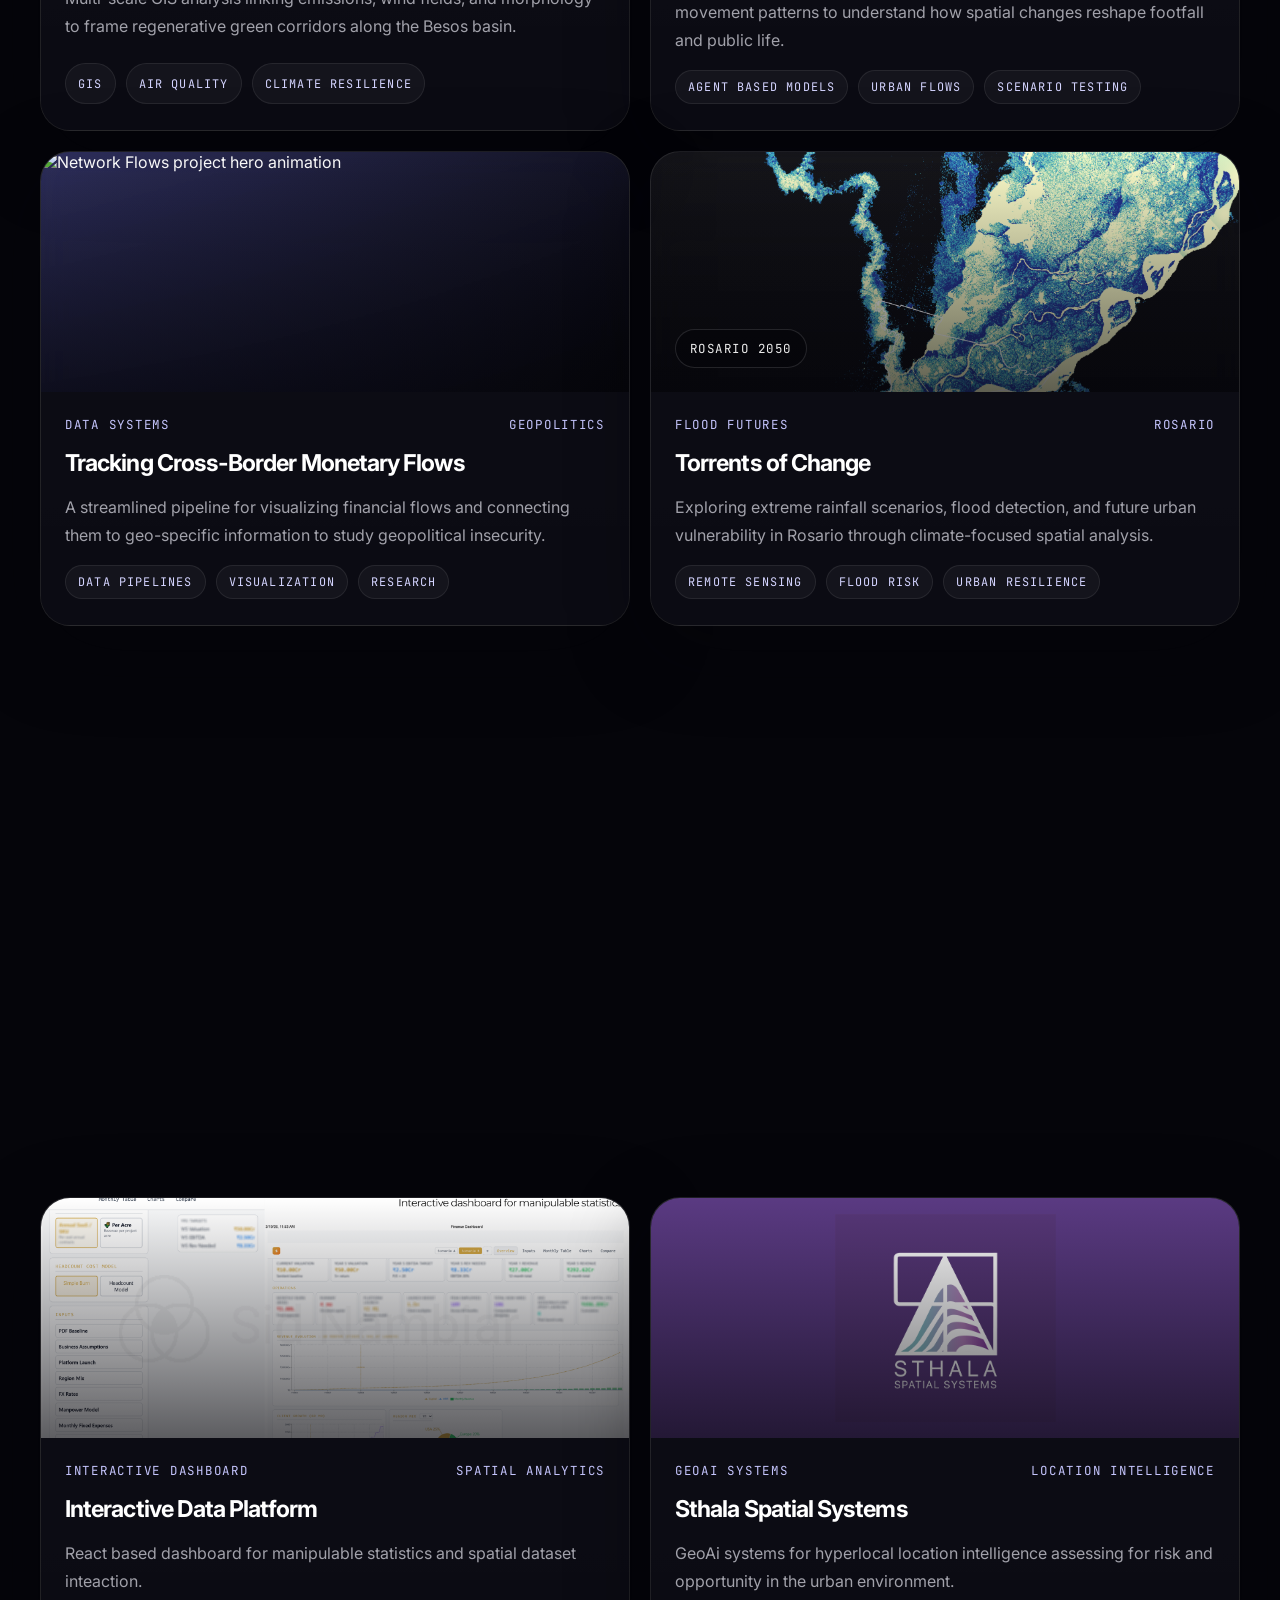
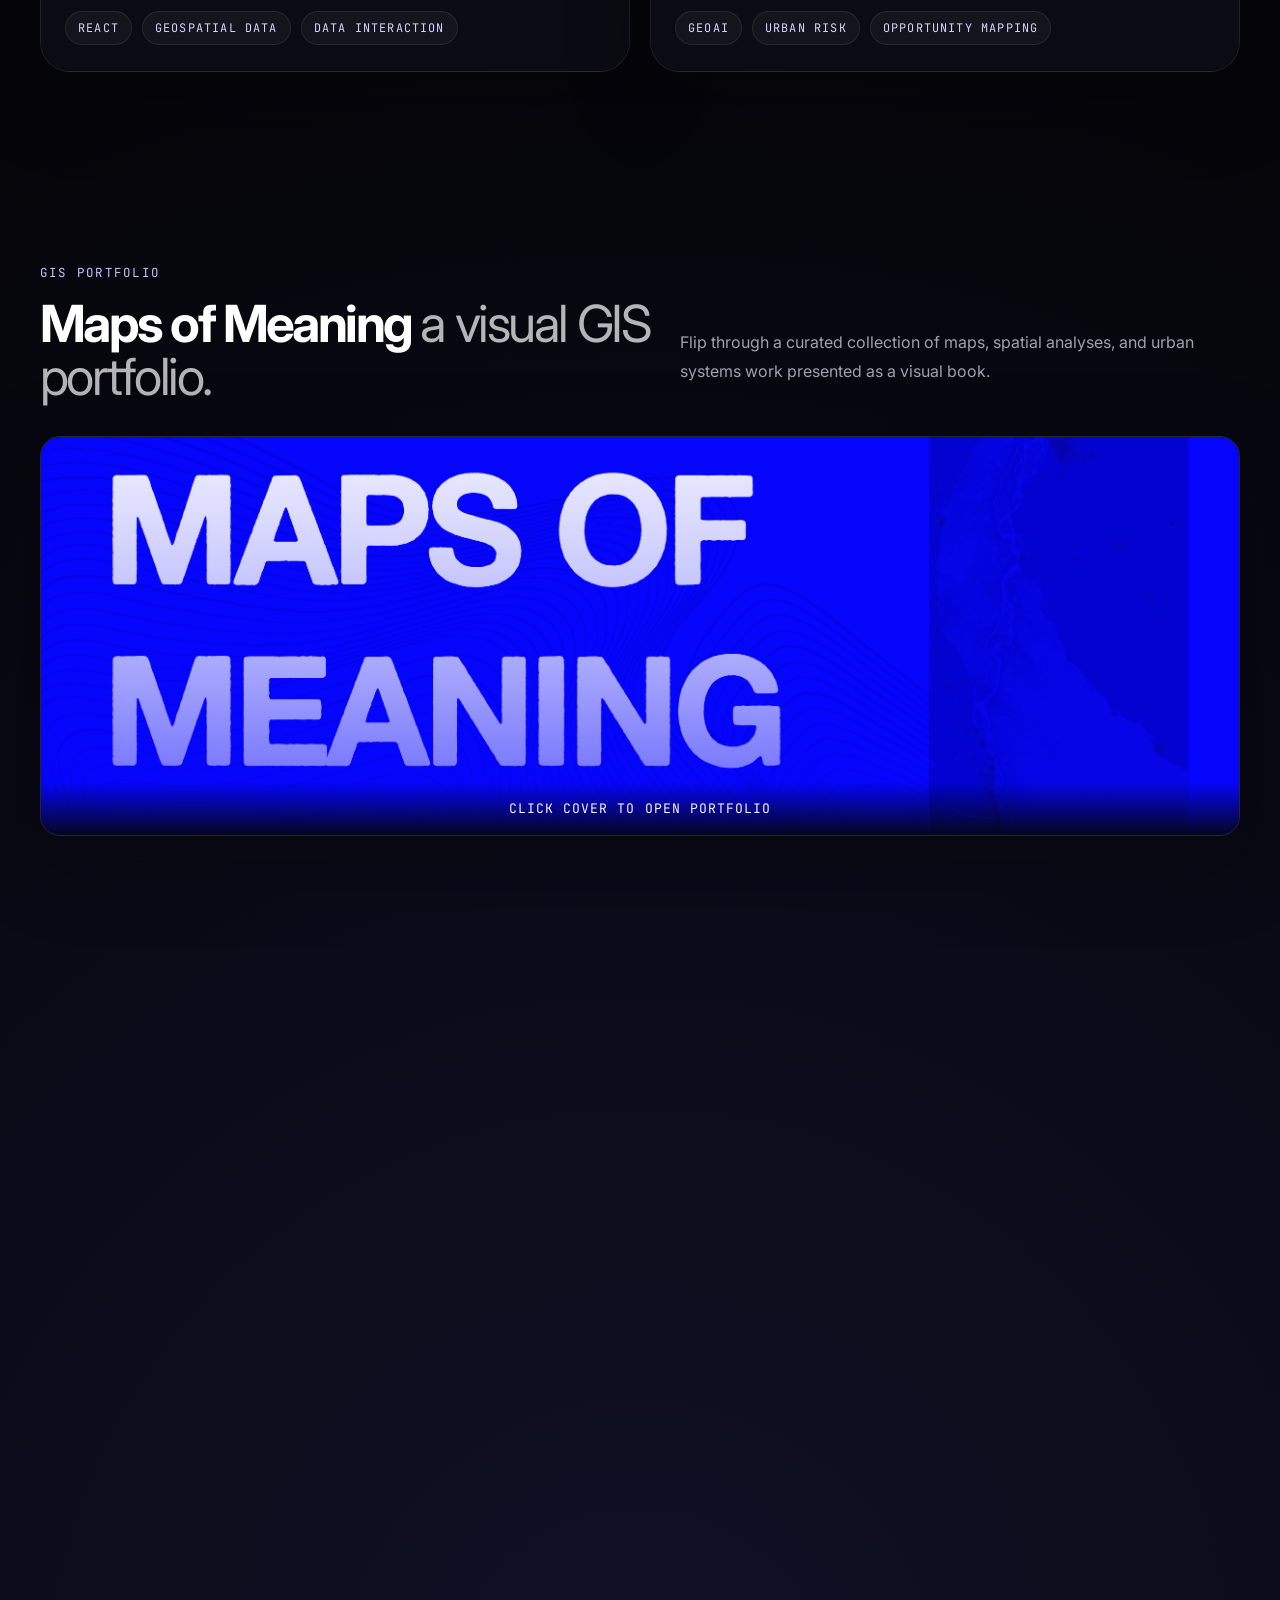
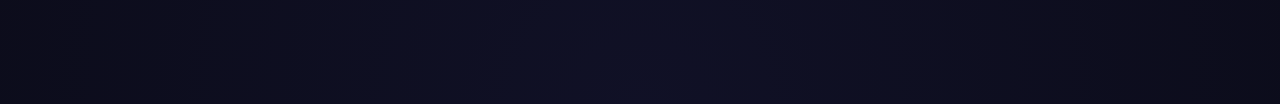
==== commit a4e3173d: "Normalize relative project paths" ====
--- a/index.html
+++ b/index.html
@@ -2237,7 +2237,7 @@
         </div>
 
         <div class="work-grid">
-          <a class="project-card reveal delay-1" href="posts/pollution2pollination/index.html">
+          <a class="project-card reveal delay-1" href="./posts/pollution2pollination/index.html">
             <div class="project-media">
               <img src="posts/assets/Pollution2Pollination/CONTEXT-3.jpg" alt="From Pollution To Pollination cover image" />
             </div>
@@ -2259,7 +2259,7 @@
             </div>
           </a>
 
-          <a class="project-card reveal delay-2" href="posts/agentsim/index.html">
+          <a class="project-card reveal delay-2" href="./posts/agentsim/index.html">
             <div class="project-media">
               <img src="posts/assets/GIF_Rotate.gif" alt="Agent Simulation cover animation" />
             </div>
@@ -2281,9 +2281,9 @@
             </div>
           </a>
 
-          <a class="project-card reveal delay-3" href="posts/networkflows/index.html">
+          <a class="project-card reveal delay-3" href="./posts/networkflows/index.html">
             <div class="project-media">
-              <img src="posts/networkflows/assets/hero.gif" alt="Network Flows project hero animation" />
+              <img src="./posts/networkflows/assets/hero.gif" alt="Network Flows project hero animation" />
             </div>
             <div class="project-body">
               <div class="project-meta">
@@ -2303,9 +2303,9 @@
             </div>
           </a>
 
-          <a class="project-card reveal delay-4" href="posts/torrent_of_change/torrents-of-change.html">
+          <a class="project-card reveal delay-4" href="./posts/torrent_of_change/torrents-of-change.html">
             <div class="project-media project-media--torrents">
-              <img src="posts/torrent_of_change/assets/Extra_Assets/RelativeELevationModel_LaCapita_NOBLUE.png" alt="Relative elevation model for Torrents of Change" />
+              <img src="./posts/torrent_of_change/assets/Extra_Assets/RelativeELevationModel_LaCapita_NOBLUE.png" alt="Relative elevation model for Torrents of Change" />
             </div>
             <div class="project-body">
               <div class="project-meta">
@@ -2325,9 +2325,9 @@
             </div>
           </a>
 
-          <a class="project-card reveal delay-5" href="posts/PanoramicVision/index.html">
+          <a class="project-card reveal delay-5" href="./posts/PanoramicVision/index.html">
             <div class="project-media">
-              <img src="posts/PanoramicVision/assets/pano_T00305O.png" alt="Panoramic Vision streetscape image" width="1024" height="512" loading="lazy" />
+              <img src="./posts/PanoramicVision/assets/pano_T00305O.png" alt="Panoramic Vision streetscape image" width="1024" height="512" loading="lazy" />
             </div>
             <div class="project-body">
               <div class="project-meta">
@@ -2347,9 +2347,9 @@
             </div>
           </a>
 
-          <a class="project-card reveal delay-6" href="posts/bicing_ML/index.html">
+          <a class="project-card reveal delay-6" href="./posts/bicing_ML/index.html">
             <div class="project-media">
-              <img src="posts/bicing_ML/assets/Bicing-Prediction_Diederik_Sharon_Siddharth_Nupur-1.png" alt="Bicing machine learning project overview" width="960" height="540" loading="lazy" />
+              <img src="./posts/bicing_ML/assets/Bicing-Prediction_Diederik_Sharon_Siddharth_Nupur-1.png" alt="Bicing machine learning project overview" width="960" height="540" loading="lazy" />
             </div>
             <div class="project-body">
               <div class="project-meta">
@@ -2369,9 +2369,9 @@
             </div>
           </a>
 
-          <a class="project-card reveal" href="posts/dashboards/index.html">
+          <a class="project-card reveal" href="./posts/dashboards/index.html">
             <div class="project-media">
-              <img src="posts/dashboards/Finance_Dashboard_Sample_1.png" alt="Interactive Data Platform dashboard sample" loading="lazy" />
+              <img src="./posts/dashboards/Finance_Dashboard_Sample_1.png" alt="Interactive Data Platform dashboard sample" loading="lazy" />
             </div>
             <div class="project-body">
               <div class="project-meta">
@@ -2392,7 +2392,7 @@
 
           <a class="project-card reveal" href="#">
             <div class="project-media project-media--sthala">
-              <img src="posts/sthala/Sthala_PlainLogo_White.png" alt="Sthala Spatial Systems logo" loading="lazy" />
+              <img src="./posts/sthala/Sthala_PlainLogo_White.png" alt="Sthala Spatial Systems logo" loading="lazy" />
             </div>
             <div class="project-body">
               <div class="project-meta">
